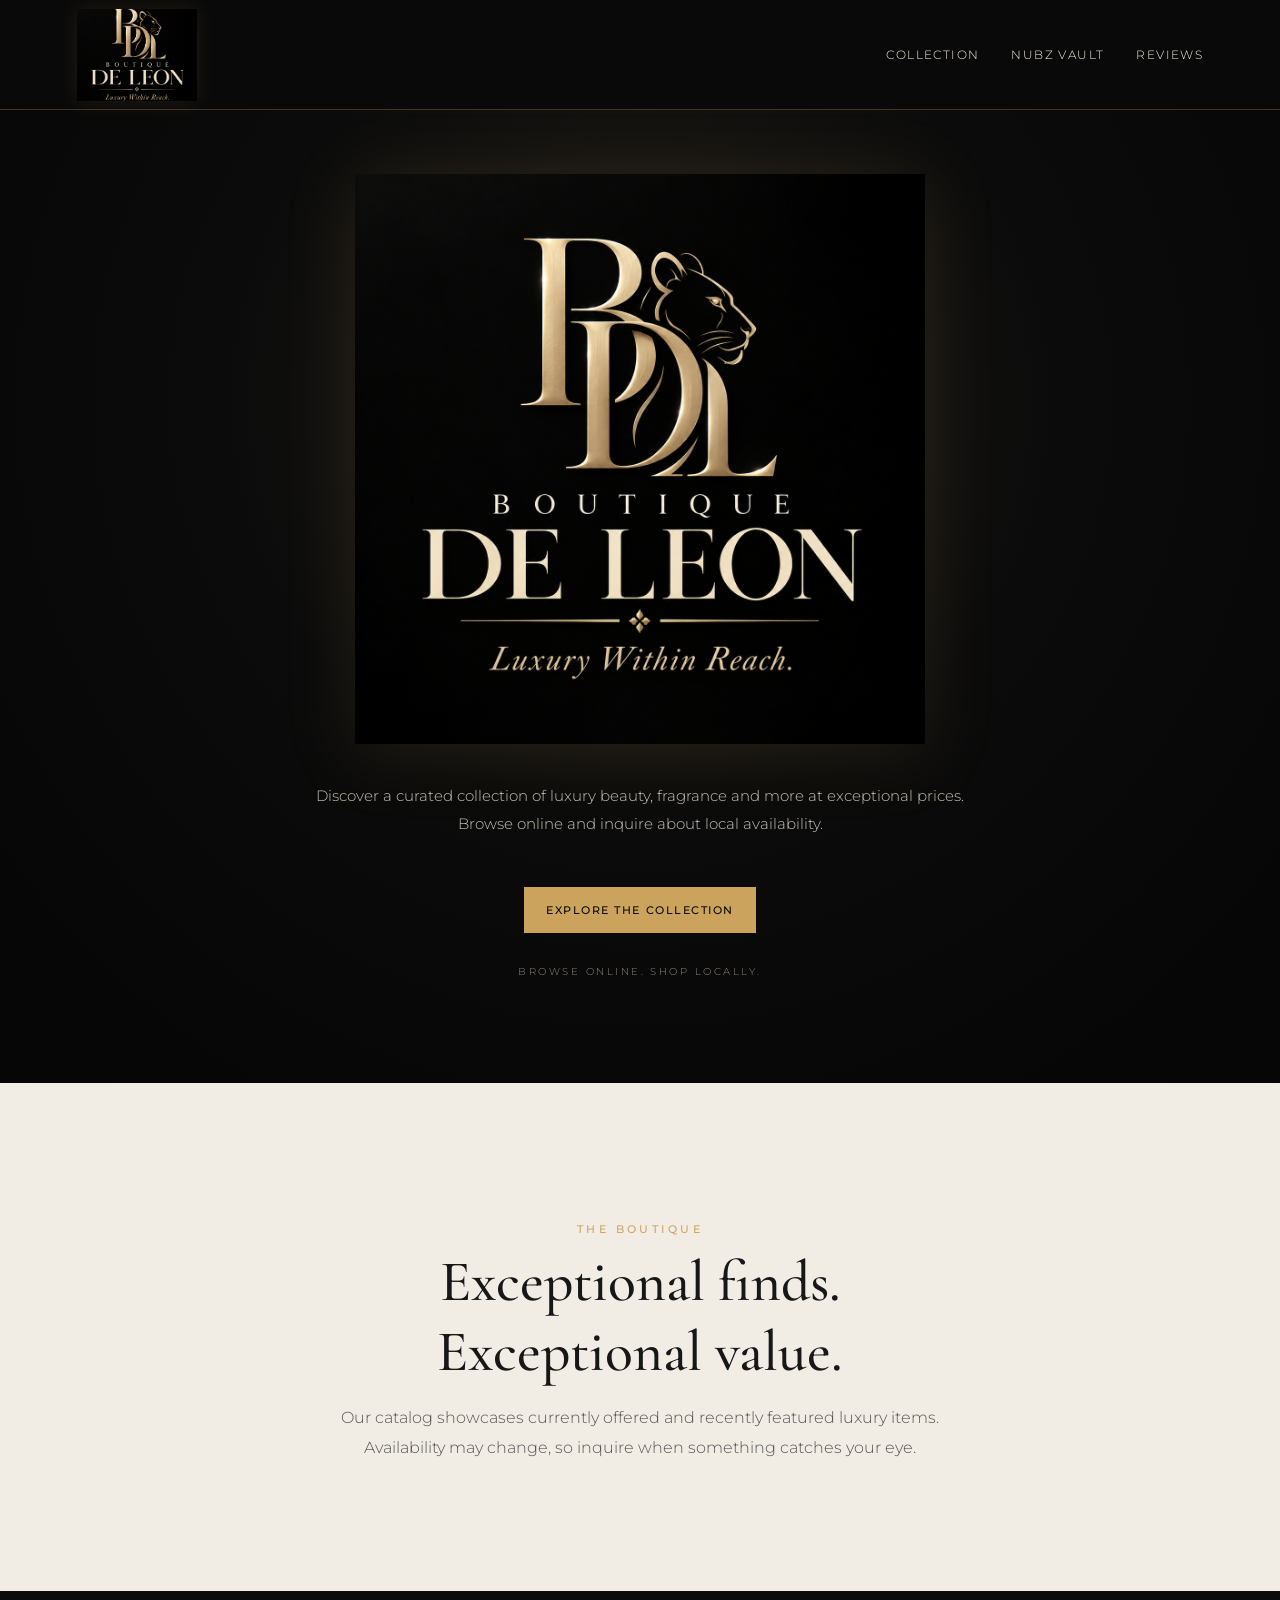
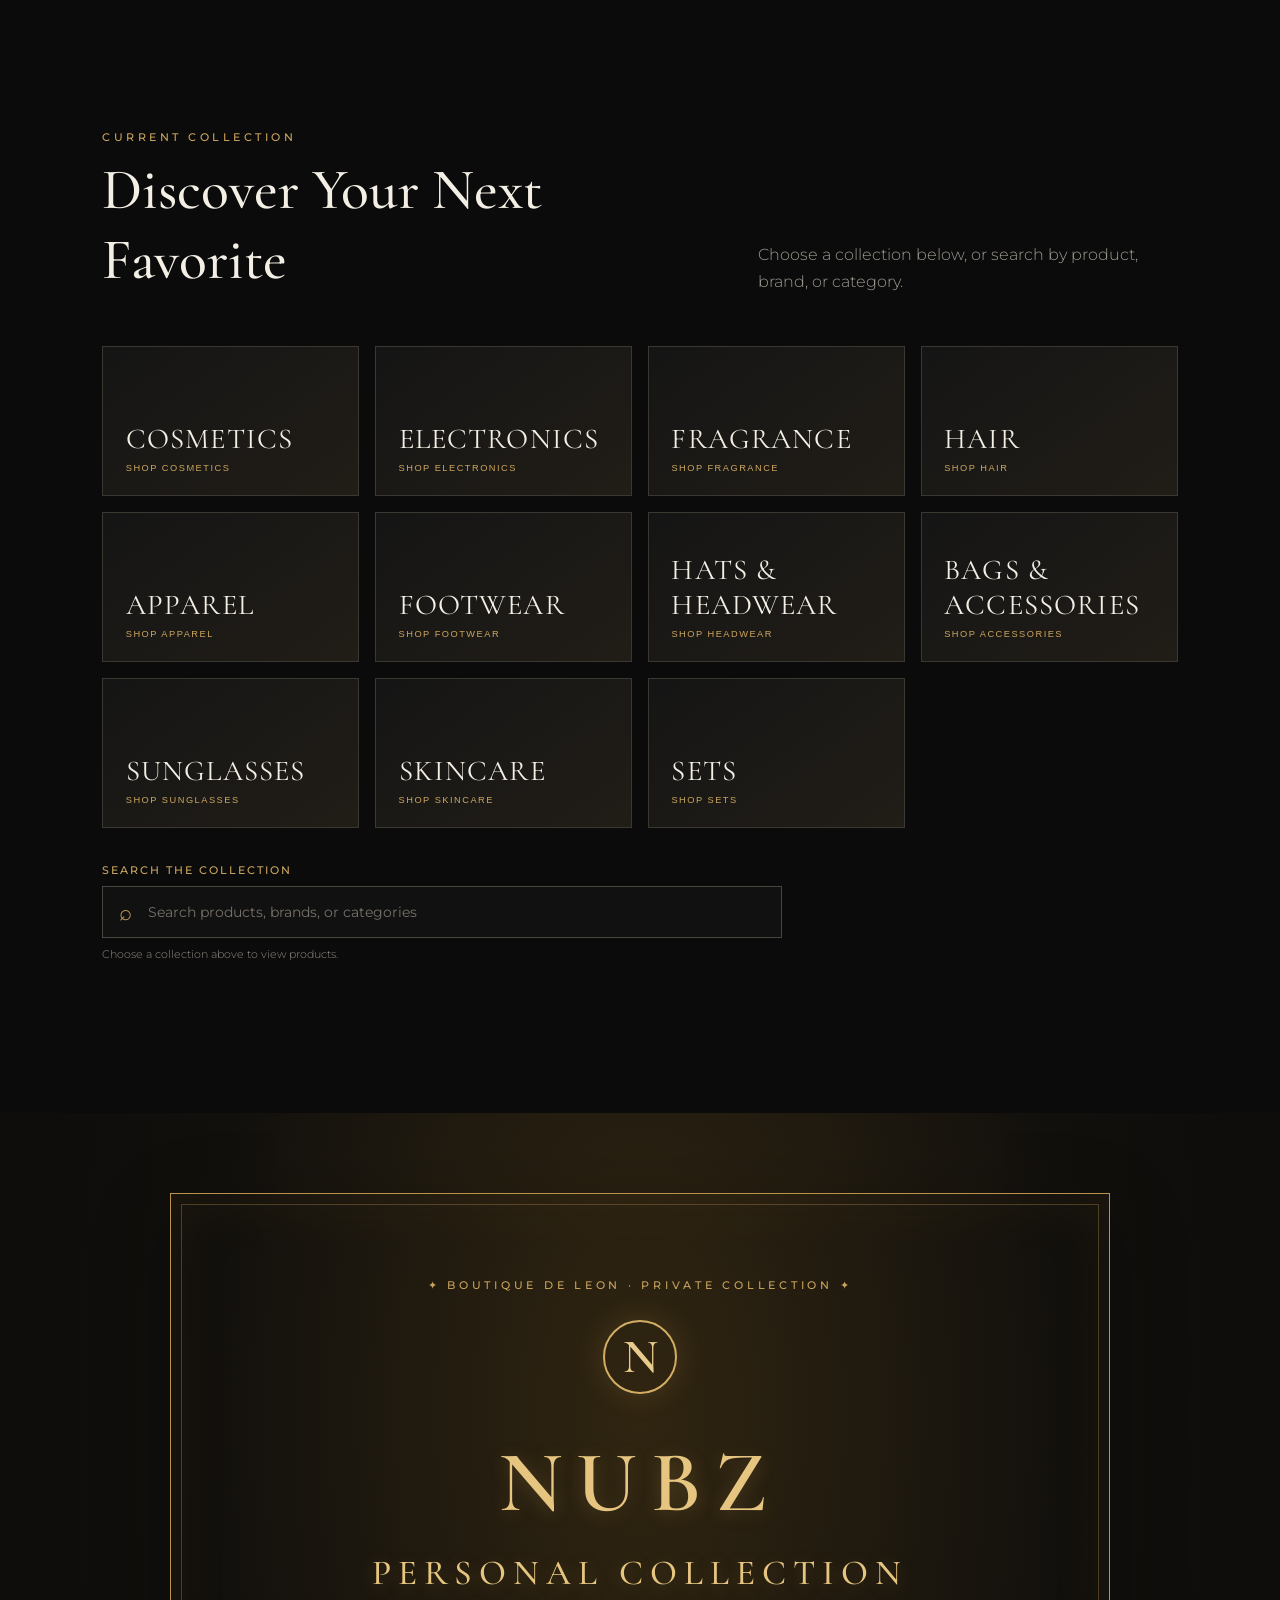
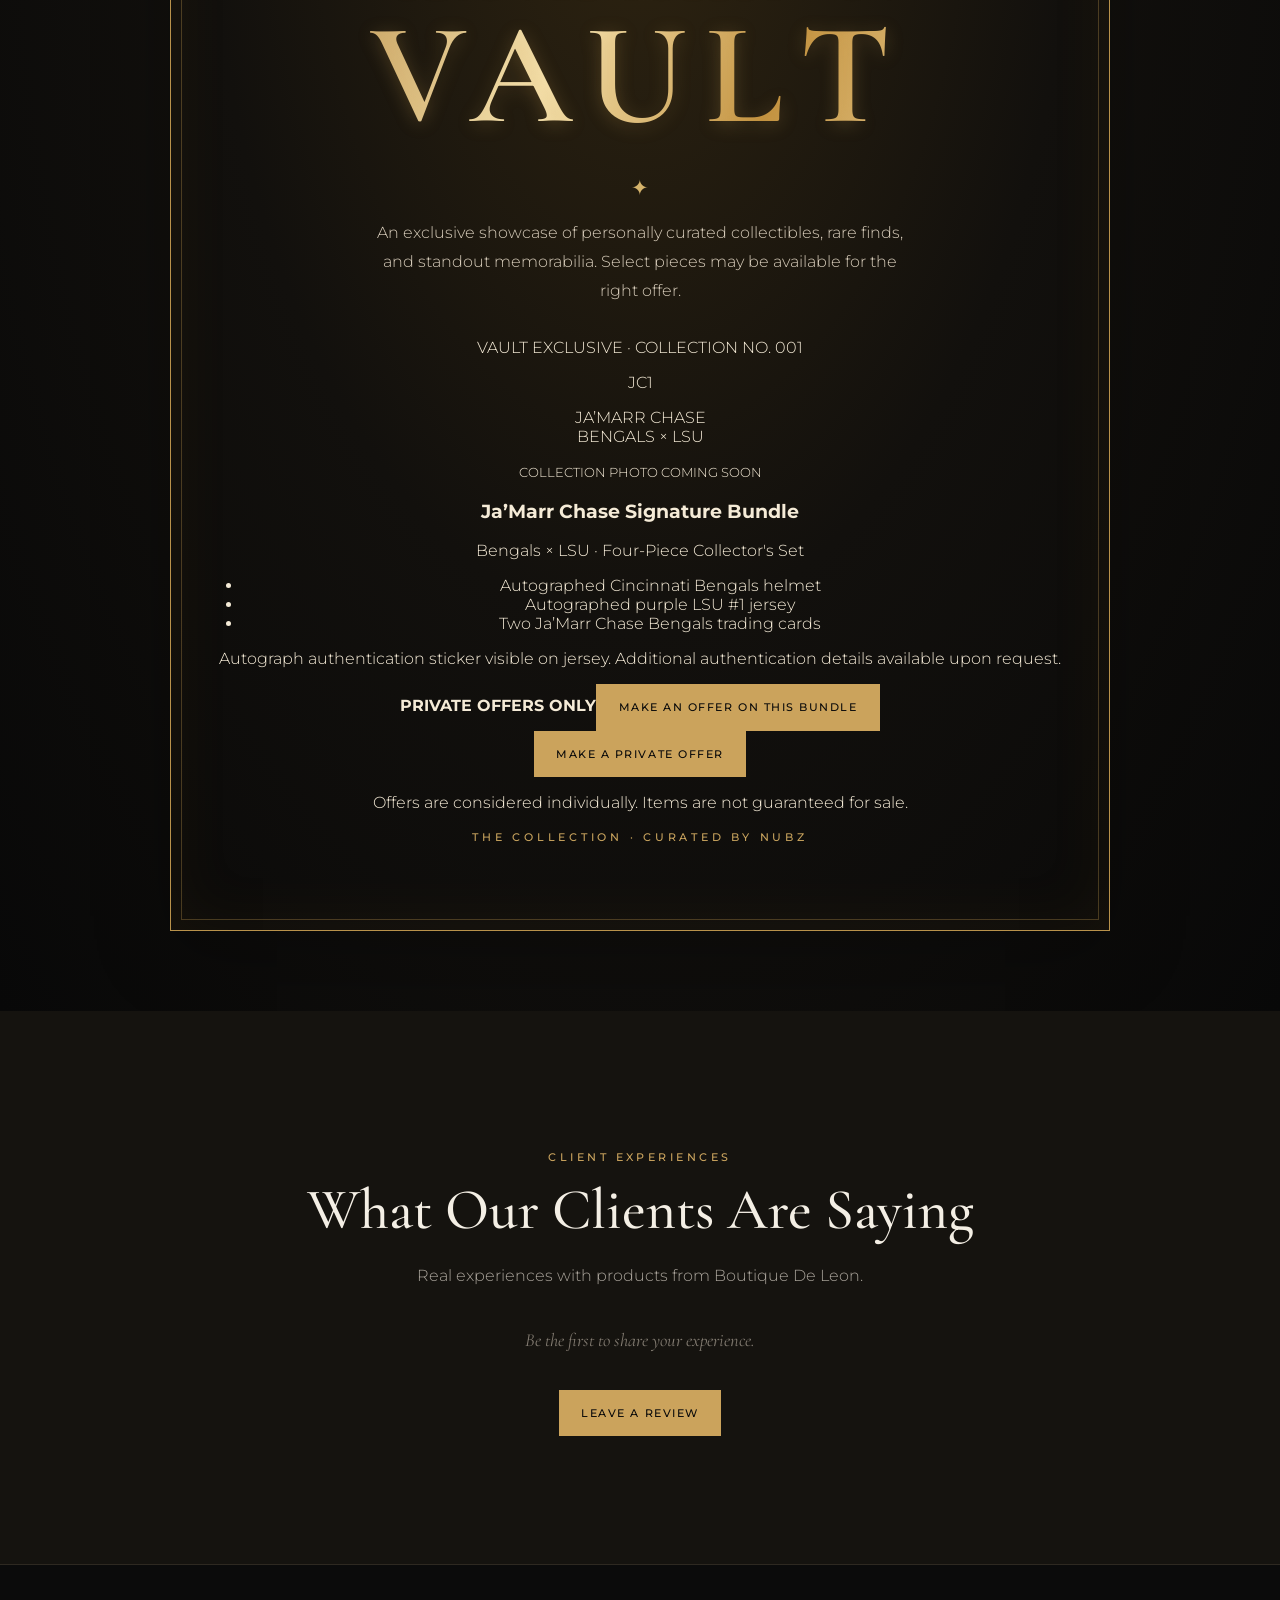
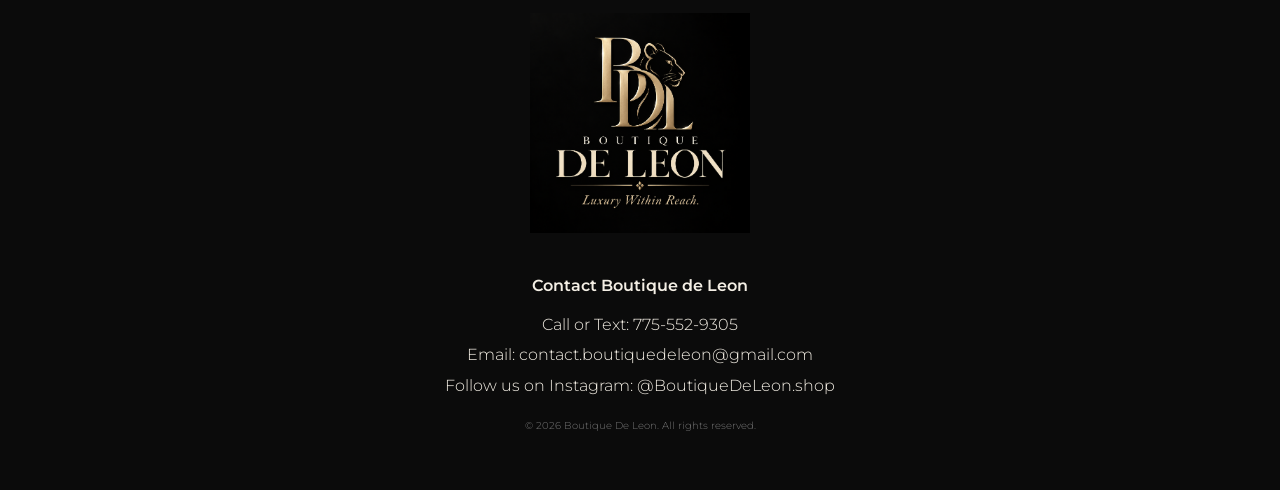
==== index.html @ 10d8cd9e "Feature Ja'Marr Chase four-piece signature bundle as Vault collection 001" ====
<!DOCTYPE html>
<html lang="en">
<head><meta charset="UTF-8"><meta http-equiv="Cache-Control" content="no-cache, no-store, must-revalidate"><meta http-equiv="Pragma" content="no-cache"><meta http-equiv="Expires" content="0"><meta name="viewport" content="width=device-width,initial-scale=1.0"><meta name="description" content="Boutique De Leon — Luxury Within Reach. Browse our curated collection and inquire about local availability."><title>Boutique De Leon | Luxury Within Reach</title><!-- Google tag (gtag.js) --><script async src="https://www.googletagmanager.com/gtag/js?id=G-5Q4CTF9EHT"></script><script>window.dataLayer=window.dataLayer||[];function gtag(){dataLayer.push(arguments);}gtag('js',new Date());gtag('config','G-5Q4CTF9EHT');</script><link rel="preconnect" href="https://fonts.googleapis.com"><link rel="preconnect" href="https://fonts.gstatic.com" crossorigin><link href="https://fonts.googleapis.com/css2?family=Cormorant+Garamond:ital,wght@0,400;0,500;0,600;1,500&family=Montserrat:wght@300;400;500;600&display=swap" rel="stylesheet"><link rel="stylesheet" href="styles.css?v=20260918-2"><link rel="stylesheet" href="category-tiles.css?v=20260918-1"></head>
<body><header class="site-header"><a class="wordmark logo-link" href="#home" aria-label="Boutique De Leon home"><img class="header-logo" src="BDL%20Logo.png" alt="Boutique De Leon — Luxury Within Reach"></a><button class="menu-button" aria-label="Open menu" aria-expanded="false">☰</button><nav class="nav"><a href="#collection">Collection</a><a href="#nubz-vault">Nubz Vault</a><button class="nav-review" id="openReview" type="button">Reviews</button></nav></header>
<main><section class="hero" id="home"><img class="hero-logo" src="BDL%20Logo.png" alt="Boutique De Leon — Luxury Within Reach"><p class="hero-copy">Discover a curated collection of luxury beauty, fragrance and more at exceptional prices. Browse online and inquire about local availability.</p><div class="hero-actions"><a class="button gold" href="#collection">Explore the Collection</a></div><p class="local-note">Browse online. Shop locally.</p></section>
<section class="section intro"><p class="eyebrow">THE BOUTIQUE</p><h2>Exceptional finds.<br>Exceptional value.</h2><p>Our catalog showcases currently offered and recently featured luxury items. Availability may change, so inquire when something catches your eye.</p></section>
<section class="section collection" id="collection"><div class="section-heading"><div><p class="eyebrow">CURRENT COLLECTION</p><h2>Discover Your Next Favorite</h2></div><p>Choose a collection below, or search by product, brand, or category.</p></div><div class="category-tiles" aria-label="Shop by category"><button class="category-tile filter" data-filter="cosmetics"><span>Cosmetics</span><small>Shop Cosmetics</small></button><button class="category-tile filter" data-filter="electronics"><span>Electronics</span><small>Shop Electronics</small></button><button class="category-tile filter" data-filter="fragrance"><span>Fragrance</span><small>Shop Fragrance</small></button><button class="category-tile filter" data-filter="hair"><span>Hair</span><small>Shop Hair</small></button><button class="category-tile filter" data-filter="apparel"><span>Apparel</span><small>Shop Apparel</small></button><button class="category-tile filter" data-filter="footwear"><span>Footwear</span><small>Shop Footwear</small></button><button class="category-tile filter" data-filter="headwear"><span>Hats &amp; Headwear</span><small>Shop Headwear</small></button><button class="category-tile filter" data-filter="bags-accessories"><span>Bags &amp; Accessories</span><small>Shop Accessories</small></button><button class="category-tile filter" data-filter="sunglasses"><span>Sunglasses</span><small>Shop Sunglasses</small></button><button class="category-tile filter" data-filter="skincare"><span>Skincare</span><small>Shop Skincare</small></button><button class="category-tile filter" data-filter="gifts"><span>Sets</span><small>Shop Sets</small></button></div><div class="product-search"><label for="productSearch">Search the collection</label><div class="search-field"><span aria-hidden="true">⌕</span><input id="productSearch" type="search" placeholder="Search products, brands, or categories" autocomplete="off"><button id="clearSearch" type="button" aria-label="Clear product search" hidden>×</button></div><p id="searchResults" class="search-results" aria-live="polite"></p></div><div class="product-grid" id="productGrid"></div><p class="no-results" id="noResults" hidden>No products match your search. Try a different word or category.</p></section>
<section class="section nubz-vault" id="nubz-vault" aria-labelledby="vault-title"><div class="vault-frame"><p class="vault-overline">✦ BOUTIQUE DE LEON · PRIVATE COLLECTION ✦</p><div class="vault-crest" aria-hidden="true">N</div><h2 id="vault-title" class="vault-title"><span>NUBZ</span><span>PERSONAL COLLECTION</span><strong>VAULT</strong></h2><div class="vault-rule" aria-hidden="true">✦</div><p class="vault-description">An exclusive showcase of personally curated collectibles, rare finds, and standout memorabilia. Select pieces may be available for the right offer.</p><article class="vault-feature" aria-labelledby="chase-bundle-title"><p class="vault-feature-label">VAULT EXCLUSIVE · COLLECTION NO. 001</p><div class="vault-feature-layout"><div class="vault-feature-art"><div class="vault-feature-monogram">JC<span>1</span></div><p>JA’MARR CHASE<br>BENGALS × LSU</p><small>COLLECTION PHOTO COMING SOON</small></div><div class="vault-feature-info"><h3 id="chase-bundle-title">Ja’Marr Chase Signature Bundle</h3><p class="vault-feature-subtitle">Bengals × LSU · Four-Piece Collector's Set</p><ul><li>Autographed Cincinnati Bengals helmet</li><li>Autographed purple LSU #1 jersey</li><li>Two Ja’Marr Chase Bengals trading cards</li></ul><p class="vault-feature-note">Autograph authentication sticker visible on jersey. Additional authentication details available upon request.</p><strong class="vault-feature-price">PRIVATE OFFERS ONLY</strong><button class="button gold" id="chaseOfferButton" type="button">Make an Offer on This Bundle</button></div></div></article><button class="button gold vault-offer-button" id="openVaultOffer" type="button">Make a Private Offer</button><p class="vault-offer-note">Offers are considered individually. Items are not guaranteed for sale.</p><p class="vault-footnote">THE COLLECTION · CURATED BY NUBZ</p></div></section>
<section class="section testimonials" id="reviews"><div class="testimonial-heading"><p class="eyebrow">CLIENT EXPERIENCES</p><h2>What Our Clients Are Saying</h2><p>Real experiences with products from Boutique De Leon.</p></div><div class="approved-reviews" id="approvedReviews" aria-live="polite"></div><p class="reviews-empty" id="reviewsEmpty">Be the first to share your experience.</p><button class="button gold" id="openReviewSection" type="button">Leave a Review</button></section></main>
<footer><img class="footer-logo" src="BDL%20Logo.png" alt="Boutique De Leon"><div class="footer-contact" aria-label="Contact Boutique de Leon" style="text-align:center;margin:18px auto;line-height:1.9"><p style="margin:0 0 8px;font-weight:600">Contact Boutique de Leon</p><p style="margin:0">Call or Text: <a href="tel:+17755529305">775-552-9305</a></p><p style="margin:0">Email: <a href="mailto:contact.boutiquedeleon@gmail.com">contact.boutiquedeleon@gmail.com</a></p><p style="margin:0">Follow us on Instagram: <a href="https://www.instagram.com/boutiquedeleon.shop/" target="_blank" rel="noopener noreferrer">@BoutiqueDeLeon.shop</a></p></div><p class="small">© <span id="year"></span> Boutique De Leon. All rights reserved.</p></footer>
<dialog id="inquiryDialog"><button class="close" aria-label="Close">×</button><p class="eyebrow">BOUTIQUE DE LEON</p><h2>Purchase Request</h2><form id="inquiryForm" class="form live-form" action="https://formspree.io/f/mqpakjov" method="POST"><input type="hidden" name="inquiry_type" value="Purchase Request"><input id="inquirySubject" type="hidden" name="_subject" value="Boutique De Leon — Purchase Request"><label>Item<input id="inquiryItem" name="product" type="text" readonly required></label><label>Name<input name="name" type="text" minlength="2" autocomplete="name" required></label><label>Phone Number<input name="phone" type="tel" inputmode="numeric" autocomplete="tel" pattern="[0-9]{10}" minlength="10" maxlength="10" placeholder="7755551234" title="Please enter a 10-digit phone number with numbers only." required></label><label>Email Address<input name="email" type="email" autocomplete="email" placeholder="name@example.com" required></label><label>Payment Method<select name="payment_method" required><option value="" selected disabled>Select payment method</option><option value="Cash">Cash</option><option value="Zelle">Zelle</option><option value="Venmo">Venmo</option><option value="Cash App">Cash App</option></select></label><label>Preferred Pickup Address<input name="preferred_pickup_address" type="text" autocomplete="street-address" placeholder="Street address or preferred meeting place" required></label><label>City<input name="pickup_city" type="text" value="Carson City" readonly required style="background:#e4e4e4;color:#444;cursor:not-allowed"></label><label>State<input name="pickup_state" type="text" value="NV" readonly required style="background:#e4e4e4;color:#444;cursor:not-allowed"></label><label>Preferred Contact Method<select name="preferred_contact_method" required><option value="" selected disabled>Select contact method</option><option value="Text Message">Text Message</option><option value="Phone Call">Phone Call</option><option value="Email">Email</option></select></label><button class="button gold" type="submit">Submit Purchase Request</button><p class="form-note">Submitting a request does not process payment or reserve an item. Boutique De Leon will confirm availability and pickup details.</p><p class="form-status" aria-live="polite"></p></form><div class="review-success" id="purchaseSuccess" role="status" aria-live="polite" hidden><div class="review-success-check" aria-hidden="true">✓</div><h2>Purchase Request Submitted!</h2><p>Thank you for your purchase request. Boutique de Leon will contact you through your preferred contact method to confirm availability and arrange product pickup.</p><p>No additional submission is necessary.</p><button class="button gold purchase-success-close" type="button">Close</button></div></dialog>
<dialog id="reviewDialog"><button class="close review-close" aria-label="Close">×</button><p class="eyebrow">CLIENT EXPERIENCES</p><h2>Leave a Review</h2><p class="dialog-intro">Tell us about a product you purchased or used from Boutique De Leon.</p><form id="reviewForm" class="form live-form" action="https://formspree.io/f/mqpakjov" method="POST"><input type="hidden" name="inquiry_type" value="Product Review"><input type="hidden" name="_subject" value="Boutique De Leon — Product Review"><label>Name<input name="name" type="text" minlength="2" autocomplete="name" required></label><label>Category<select id="reviewCategory" name="category" required><option value="">Select a category</option></select></label><label id="reviewBrandLabel" hidden>Brand<select id="reviewBrand" name="brand"><option value="">Select a brand</option></select></label><label>Product<select id="reviewProduct" name="product" required disabled><option value="">Select a product</option></select></label><fieldset class="star-rating"><legend>Rating</legend><div class="stars" aria-label="Rate this product out of 5 stars"><input id="star5" name="rating" type="radio" value="5" required><label for="star5" title="5 stars">★</label><input id="star4" name="rating" type="radio" value="4"><label for="star4" title="4 stars">★</label><input id="star3" name="rating" type="radio" value="3"><label for="star3" title="3 stars">★</label><input id="star2" name="rating" type="radio" value="2"><label for="star2" title="2 stars">★</label><input id="star1" name="rating" type="radio" value="1"><label for="star1" title="1 star">★</label></div><span class="rating-note">Choose 1–5 stars</span></fieldset><label>Your Review<textarea name="review" rows="5" placeholder="What did you like? How did the product work for you?" required></textarea></label><button class="button gold" type="submit">Submit Review for Approval</button><p class="form-note">Reviews are submitted privately to Boutique De Leon for approval and are never posted automatically.</p><p class="form-status" aria-live="polite"></p></form><div class="review-success" id="reviewSuccess" hidden><div class="review-success-check" aria-hidden="true">✓</div><h2>Review Submitted</h2><p>Thank you! Your review has been submitted for approval.</p><button class="button gold review-success-close" type="button">Close</button></div></dialog><dialog id="vaultOfferDialog"><button class="close vault-offer-close" type="button" aria-label="Close offer form">×</button><p class="eyebrow">NUBZ PERSONAL COLLECTION VAULT</p><h2>Submit a Private Offer</h2><p>Tell us which collectible caught your eye. Every offer is reviewed individually; submitting does not reserve or purchase an item.</p><form id="vaultOfferForm" class="form live-form" action="https://formspree.io/f/mqpakjov" method="POST"><input type="hidden" name="inquiry_type" value="Nubz Vault Private Offer"><input type="hidden" name="_subject" value="Boutique De Leon — Nubz Vault Private Offer"><label>Collectible / Item Description<input name="item" type="text" required placeholder="Describe the collectible you want"></label><label>Your Offer (USD)<input name="offer_amount" type="number" min="1" step="0.01" required placeholder="Amount in USD"></label><label>Name<input name="name" type="text" minlength="2" required></label><label>Email<input name="email" type="email" required></label><label>Phone (optional)<input name="phone" type="tel"></label><label>Message (optional)<textarea name="message" rows="3" placeholder="Anything else we should know?"></textarea></label><button class="button gold" type="submit">Submit Offer for Review</button><p class="form-status" aria-live="polite"></p></form></dialog><script>document.addEventListener("DOMContentLoaded",()=>{const d=document.getElementById("vaultOfferDialog");document.getElementById("openVaultOffer")?.addEventListener("click",()=>d.showModal());document.getElementById("chaseOfferButton")?.addEventListener("click",()=>{const item=d.querySelector('input[name="item"]');item.value="Ja’Marr Chase Signature Bundle — Vault Collection No. 001";d.showModal()});d.querySelector(".vault-offer-close")?.addEventListener("click",()=>d.close());d.addEventListener("click",e=>{if(e.target===d)d.close()});const form=document.getElementById("vaultOfferForm");form.addEventListener("submit",async e=>{e.preventDefault();const status=form.querySelector(".form-status");const btn=form.querySelector("button[type=submit]");btn.disabled=true;status.textContent="Submitting your offer…";try{const res=await fetch(form.action,{method:"POST",body:new FormData(form),headers:{"Accept":"application/json"}});if(!res.ok)throw Error("submission failed");form.reset();status.textContent="Offer submitted for review. We will contact you if interested."}catch(err){status.textContent="Could not submit your offer. Please try again."; }finally{btn.disabled=false}})})</script><script src="catalog-loader.js?v=20261009-hide-baby-jesus"></script></body></html>
---- styles.css ----
*{box-sizing:border-box}html{scroll-behavior:smooth}body{margin:0;background:#0b0b0b;color:#f4efe5;font-family:"Montserrat",sans-serif;font-weight:300}a{color:inherit;text-decoration:none}.site-header{height:110px;position:relative;z-index:20;display:flex;align-items:center;justify-content:space-between;padding:0 6vw;background:rgba(10,10,10,.96);border-bottom:1px solid rgba(198,158,82,.3);backdrop-filter:blur(12px)}.logo-link{display:flex;align-items:center;height:100%}.header-logo{display:block;width:120px;height:92px;object-fit:cover;object-position:center;filter:drop-shadow(0 0 10px rgba(208,166,91,.12))}.nav{display:flex;gap:2rem;font-size:.73rem;letter-spacing:.12em;text-transform:uppercase}.nav a:hover{color:#d3ad64}.menu-button{display:none;background:none;border:0;color:#fff;font-size:1.5rem}.hero{min-height:calc(100vh - 110px);display:flex;flex-direction:column;justify-content:center;align-items:center;text-align:center;padding:4rem 7vw 6rem;background:radial-gradient(circle at 50% 30%,#24201a 0,#0b0b0b 44%,#050505 100%)}.hero-logo{display:block;width:min(570px,88vw);height:auto;margin:0 auto 1.4rem;filter:drop-shadow(0 8px 35px rgba(208,166,91,.12))}.eyebrow{letter-spacing:.32em;font-size:.68rem;font-weight:500;color:#cda65f}.hero h1,.section h2,dialog h2{font-family:"Cormorant Garamond",serif;font-weight:500}.hero-copy{max-width:680px;line-height:1.9;color:#c9c4bb;font-size:.95rem}.hero-actions{display:flex;gap:1rem;margin-top:2rem}.button{border:1px solid #cba35c;padding:.95rem 1.35rem;text-transform:uppercase;letter-spacing:.14em;font:500 .68rem "Montserrat",sans-serif;cursor:pointer;transition:.2s;background:transparent;color:#f4efe5}.button.gold{background:#cba35c;color:#0a0a0a}.button:hover{transform:translateY(-2px);filter:brightness(1.08)}.local-note{margin-top:2rem;text-transform:uppercase;letter-spacing:.25em;font-size:.62rem;color:#8e887f}.section{padding:8rem 8vw}.intro{text-align:center;background:#f1ede5;color:#171717}.intro h2,.about h2,.request h2,.faq h2,.contact h2,.collection h2{font-size:clamp(2.4rem,4.5vw,4.6rem);margin:.5rem 0 1rem}.intro>p:last-child,.about>p:last-child{max-width:680px;margin:0 auto;line-height:1.9;color:#555}.collection{background:#0b0b0b}.section-heading{display:flex;justify-content:space-between;gap:3rem;align-items:end;margin-bottom:2.2rem}.section-heading>p{max-width:420px;line-height:1.7;color:#9f9a91}.product-search{max-width:680px;margin-bottom:1.35rem}.product-search>label{display:block;margin-bottom:.55rem;color:#cda65f;font-size:.68rem;font-weight:500;letter-spacing:.18em;text-transform:uppercase}.search-field{display:flex;align-items:center;border:1px solid #49443d;background:#111;transition:.2s}.search-field:focus-within{border-color:#cba35c;box-shadow:0 0 0 2px rgba(203,163,92,.14)}.search-field>span{padding-left:1rem;color:#cba35c;font-size:1.35rem}.search-field input{width:100%;border:0;outline:0;background:transparent;color:#f4efe5;padding:1rem;font:400 .9rem "Montserrat",sans-serif}.search-field input::placeholder{color:#777169}.search-field button{border:0;background:transparent;color:#cba35c;padding:.6rem 1rem;font-size:1.45rem;cursor:pointer}.search-field button[hidden]{display:none}.search-results{min-height:1rem;margin:.55rem 0 0;color:#918b82;font-size:.7rem}.no-results{padding:3rem 1rem;border:1px solid #292724;text-align:center;color:#aaa49b}.filters{display:flex;gap:.6rem;flex-wrap:wrap;margin-bottom:2rem}.filter{border:1px solid #49443d;background:transparent;color:#cfc9be;padding:.7rem 1rem;text-transform:uppercase;letter-spacing:.12em;font-size:.62rem;cursor:pointer}.filter.active,.filter:hover{border-color:#cba35c;color:#cba35c}.product-grid{display:grid;grid-template-columns:repeat(3,1fr);gap:1.2rem}.product-card{border:1px solid #292724;background:#111}.product-image,.product-image-placeholder{aspect-ratio:1/1;background:linear-gradient(135deg,#171717,#22201c);display:grid;place-items:center;border-bottom:1px solid #292724;overflow:hidden}.product-image img{width:100%;height:100%;object-fit:contain;background:#fff;display:block}.product-image-placeholder span{font-size:.62rem;letter-spacing:.3em;color:#777066}.product-body{padding:1.5rem}.brand{font-family:"Cormorant Garamond",serif;font-size:1.6rem;letter-spacing:.12em;margin:.2rem 0 1rem}.product-body dl{margin:0}.product-body dl div{display:grid;grid-template-columns:1.45fr 1fr;min-height:29px;font-size:.74rem}.product-body dt{color:#8f8980}.product-body dd{margin:0;border-bottom:1px solid #2e2b27}.card-button{width:100%;margin-top:1.3rem}.request{display:grid;grid-template-columns:1fr 1fr;gap:8vw;background:#e9e2d7;color:#171717}.request>div p:last-child{line-height:1.8;color:#555}.form{display:grid;gap:1rem}.form label{font-size:.66rem;letter-spacing:.13em;text-transform:uppercase}.form input,.form textarea{display:block;width:100%;margin-top:.5rem;padding:.9rem;border:1px solid #aaa196;background:transparent;color:inherit;font:inherit}.form-note{font-size:.7rem;line-height:1.5;color:#746e65}.about{text-align:center;background:#15130f}.about>p:last-child{color:#aaa49b}.faq{background:#f4f0e8;color:#171717}.faq details{max-width:850px;border-top:1px solid #bdb4a6;padding:1.4rem 0}.faq details:last-child{border-bottom:1px solid #bdb4a6}.faq summary{cursor:pointer;font-family:"Cormorant Garamond",serif;font-size:1.45rem}.faq details p{color:#5d5851;line-height:1.7}.contact{text-align:center;background:#0b0b0b}.contact p:not(.eyebrow){color:#aaa49b;margin-bottom:2rem}footer{text-align:center;padding:3rem 2rem;border-top:1px solid #2e2921}.footer-logo{width:min(220px,65vw);height:auto;margin-bottom:1rem}.small{font-size:.65rem;color:#777}dialog{width:min(560px,92vw);border:1px solid #b8904e;background:#12110f;color:#f4efe5;padding:2rem}dialog::backdrop{background:rgba(0,0,0,.8)}dialog .close{position:absolute;right:1rem;top:.7rem;background:none;border:0;color:#fff;font-size:2rem;cursor:pointer}dialog h2{font-size:2.6rem;margin:.3rem 0 1.4rem}.hidden{display:none!important}@media(max-width:900px){.product-grid{grid-template-columns:repeat(2,1fr)}.request{grid-template-columns:1fr}.section-heading{display:block}.nav{display:none;position:absolute;top:110px;left:0;right:0;background:#0b0b0b;padding:1.5rem 6vw;flex-direction:column}.nav.open{display:flex}.menu-button{display:block}}@media(max-width:580px){.site-header{height:72px}.header-logo{width:64px;height:58px}.nav{top:72px}.section{padding:5.5rem 6vw}.hero{min-height:auto;padding:2.5rem 6vw 4rem}.hero-logo{width:min(260px,68vw);margin:0 auto .75rem}.footer-logo{width:min(160px,48vw)}.hero-actions{width:100%;flex-direction:column}.product-grid{grid-template-columns:1fr}.product-body dl div{grid-template-columns:1.7fr 1fr}.intro h2,.about h2,.request h2,.faq h2,.contact h2,.collection h2{font-size:2.7rem}}
.nav-review{border:0;background:transparent;color:inherit;padding:0;font:inherit;letter-spacing:inherit;text-transform:inherit;cursor:pointer}.nav-review:hover{color:#d3ad64}
.testimonials{text-align:center;background:#15130f}.testimonials>div{max-width:760px;margin:0 auto}.testimonials h2{font-family:"Cormorant Garamond",serif;font-size:clamp(2.4rem,4.5vw,4.6rem);font-weight:500;margin:.5rem 0 1rem}.testimonials p:not(.eyebrow){max-width:650px;margin:0 auto 2rem;line-height:1.9;color:#aaa49b}
.dialog-intro{color:#aaa49b;line-height:1.7;margin-top:-.6rem;margin-bottom:1.5rem}.form select{display:block;width:100%;margin-top:.5rem;padding:.9rem;border:1px solid #aaa196;background:#12110f;color:#f4efe5;font:inherit}.request .form select{background:#e9e2d7;color:#171717}label[hidden]{display:none}
@media(max-width:900px){.nav-review{text-align:left}}

.star-rating{border:0;padding:0;margin:0}.star-rating legend{font-size:.66rem;letter-spacing:.13em;text-transform:uppercase;margin-bottom:.45rem}.stars{display:flex;flex-direction:row-reverse;justify-content:flex-end;gap:.15rem}.stars input{position:absolute;opacity:0;pointer-events:none}.stars label{font-size:2.25rem;line-height:1;color:#5e584f;cursor:pointer;letter-spacing:0;text-transform:none;transition:.15s}.stars label:hover,.stars label:hover~label,.stars input:checked~label{color:#cba35c}.stars input:focus-visible+label{outline:1px solid #cba35c;outline-offset:3px}.rating-note{display:block;margin-top:.35rem;color:#8f8980;font-size:.65rem}

.testimonial-heading{max-width:760px;margin:0 auto 3rem}.approved-reviews{width:100%;max-width:1180px;margin:0 auto 2.5rem;display:grid;grid-template-columns:repeat(3,1fr);gap:1.2rem;text-align:left}.review-card{position:relative;padding:2rem;border:1px solid #332d23;background:linear-gradient(145deg,#111,#19160f);box-shadow:0 16px 40px rgba(0,0,0,.18)}.review-card:before{content:"“";position:absolute;right:1.2rem;top:.2rem;font:500 5rem "Cormorant Garamond",serif;color:rgba(203,163,92,.12)}.review-stars{color:#cba35c;font-size:1.1rem;letter-spacing:.15em}.review-stars span{color:#514a40}.review-card blockquote{margin:1.3rem 0 1.6rem;font:italic 500 1.35rem/1.55 "Cormorant Garamond",serif;color:#eee6d8}.reviewer{margin:0!important;color:#cba35c!important;font-size:.72rem;font-weight:500;letter-spacing:.13em;text-transform:uppercase}.review-product{margin:.45rem 0 0!important;color:#817a70!important;font-size:.68rem;line-height:1.5!important}.reviews-empty{margin:0 auto 2rem!important;color:#817a70!important;font:italic 1.15rem "Cormorant Garamond",serif}.reviews-empty[hidden]{display:none}
@media(max-width:900px){.approved-reviews{grid-template-columns:repeat(2,1fr)}}@media(max-width:580px){.approved-reviews{grid-template-columns:1fr}.review-card{padding:1.5rem}}

.review-success{text-align:center;padding:2.5rem .5rem 1rem}.review-success[hidden]{display:none}.review-success-check{width:64px;height:64px;margin:0 auto 1.25rem;border:2px solid #b8904e;border-radius:50%;display:grid;place-items:center;color:#d5b06a;font-size:2rem;font-weight:600}.review-success h2{margin:.25rem 0 .75rem}.review-success p{color:#c9c1b5;line-height:1.7;margin:0 auto 1.75rem;max-width:380px}

/* Nubz Personal Collection Vault */
.nubz-vault{background:radial-gradient(ellipse at 50% 20%,#302511 0%,#12100d 48%,#080808 100%);padding:5rem 1.25rem;color:#f5ebd7;text-align:center}
.vault-frame{max-width:940px;margin:auto;padding:4.5rem 2rem;border:1px solid #b9924b;outline:1px solid rgba(201,162,83,.3);outline-offset:-12px;box-shadow:inset 0 0 65px rgba(180,131,43,.08),0 20px 70px rgba(0,0,0,.25)}
.vault-overline,.vault-footnote{font:500 .67rem/1.8 Montserrat,sans-serif;letter-spacing:.35em;color:#c9a45e;text-transform:uppercase}
.vault-crest{width:74px;height:74px;display:grid;place-items:center;margin:1.5rem auto;border:2px solid #d3ad64;border-radius:50%;font:600 3rem "Cormorant Garamond",serif;color:#e8cb8c;box-shadow:0 0 30px rgba(212,169,88,.18)}
.vault-title{margin:1.5rem 0;color:#e6c580;font-family:"Cormorant Garamond",serif;text-transform:uppercase;text-shadow:0 3px 18px rgba(212,168,84,.25)}
.vault-title span{display:block;font-size:clamp(1.15rem,3.5vw,2.2rem);letter-spacing:.2em;line-height:1.5}
.vault-title span:first-child{font-size:clamp(2.5rem,8vw,5.4rem);font-weight:600;letter-spacing:.16em}
.vault-title strong{display:block;font-size:clamp(4rem,13vw,9rem);font-weight:600;letter-spacing:.13em;line-height:1.05;background:linear-gradient(110deg,#a87830,#f7e5b3 40%,#c2913f 65%,#fff0c4);-webkit-background-clip:text;background-clip:text;color:transparent}
.vault-rule{color:#d5b36b;margin:1.2rem auto;font-size:1.3rem}
.vault-description{max-width:550px;margin:1rem auto 2rem!important;color:#d8cdbb!important;line-height:1.8}
@media(max-width:580px){.nubz-vault{padding:3rem .8rem}.vault-frame{padding:3rem 1.1rem}.vault-overline,.vault-footnote{letter-spacing:.15em}.vault-title strong{letter-spacing:.06em}}
---- category-tiles.css ----
.category-tiles{display:grid;grid-template-columns:repeat(4,1fr);gap:1rem;margin:0 0 2.2rem}.category-tile{min-height:150px;border:1px solid #3b3731;background:linear-gradient(145deg,#151515,#211d17);color:#f4efe5;padding:1.4rem;display:flex;flex-direction:column;justify-content:flex-end;align-items:flex-start;text-align:left;cursor:pointer;transition:transform .2s,border-color .2s,box-shadow .2s}.category-tile span{font-family:"Cormorant Garamond",serif;font-size:1.8rem;letter-spacing:.04em}.category-tile small{margin-top:.45rem;color:#cda65f;font-size:.58rem;letter-spacing:.16em;text-transform:uppercase}.category-tile:hover,.category-tile.active{transform:translateY(-3px);border-color:#cba35c;box-shadow:0 10px 28px rgba(0,0,0,.28)}.category-tile.active{background:linear-gradient(145deg,#1b1813,#2b2419)}@media(max-width:900px){.category-tiles{grid-template-columns:repeat(2,1fr)}}@media(max-width:580px){.category-tiles{grid-template-columns:1fr 1fr;gap:.7rem}.category-tile{min-height:112px;padding:1rem}.category-tile span{font-size:1.45rem}.product-search{margin-top:.4rem}}
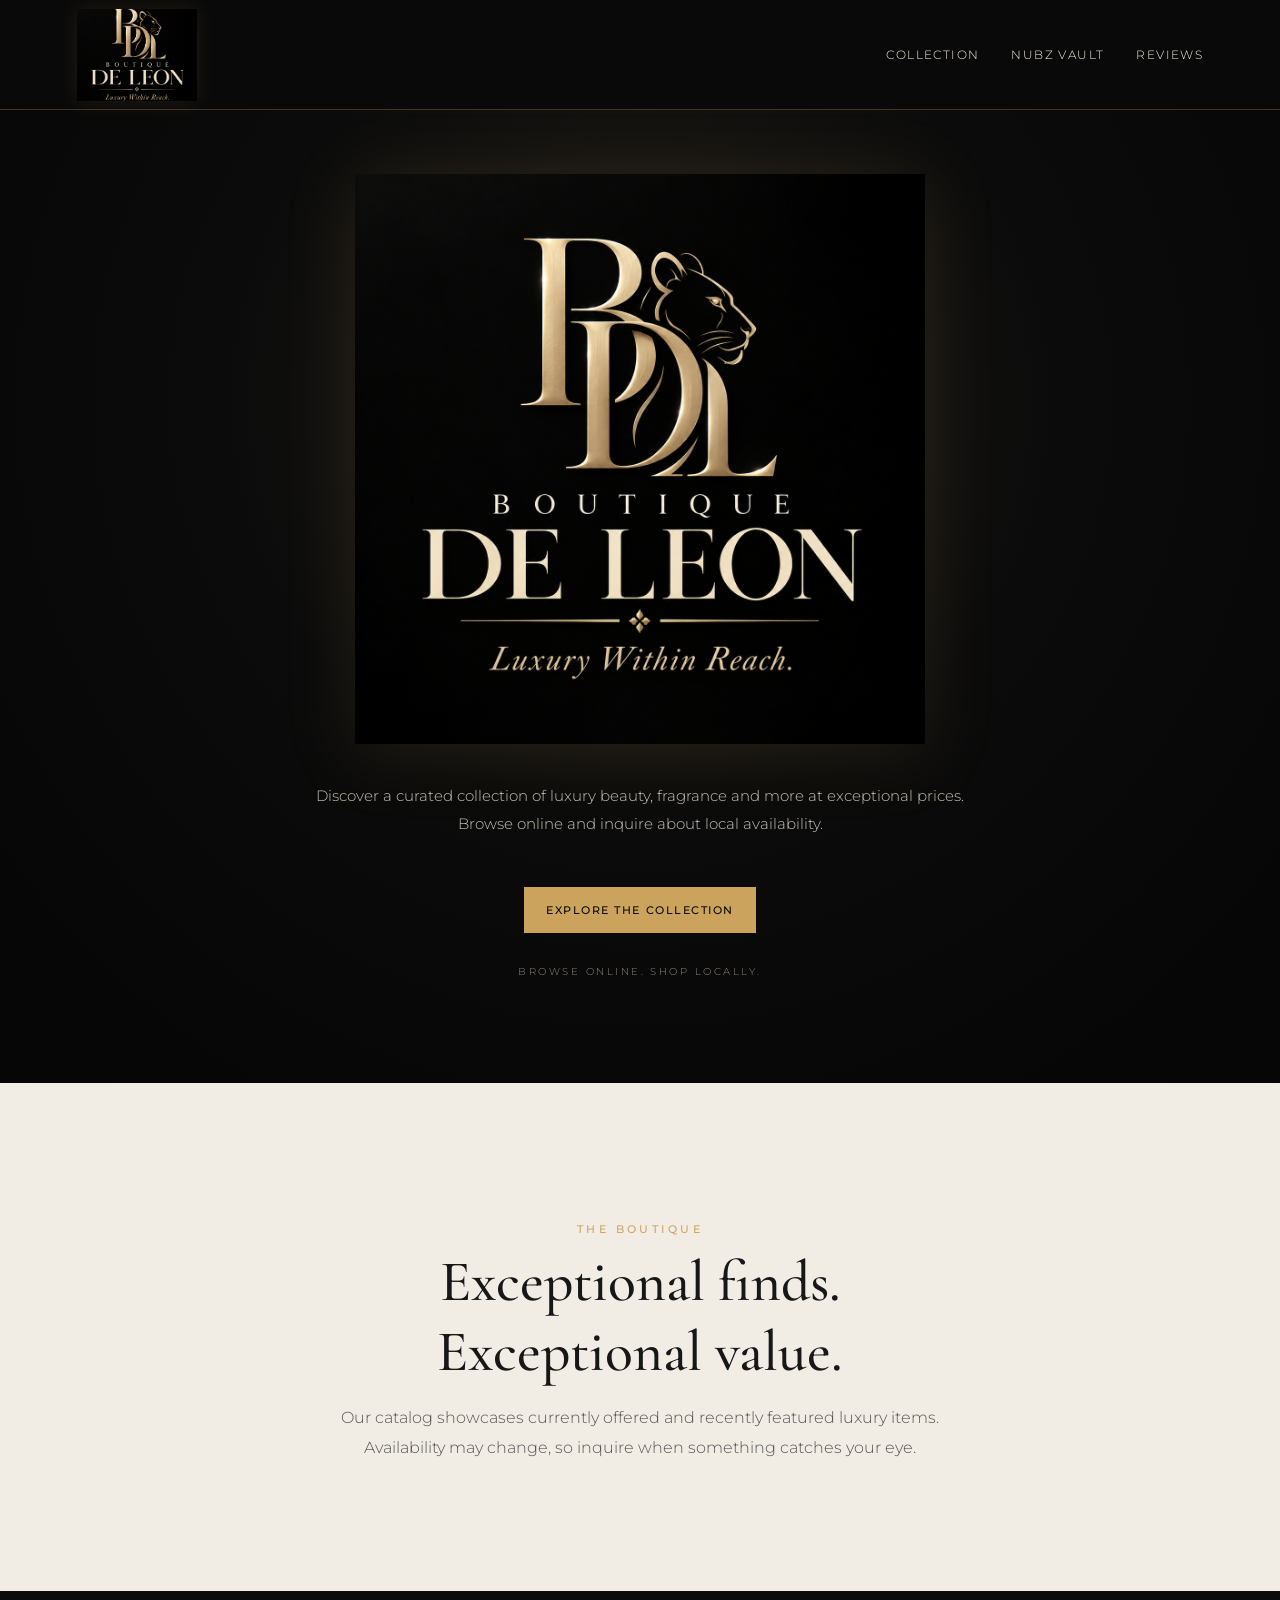
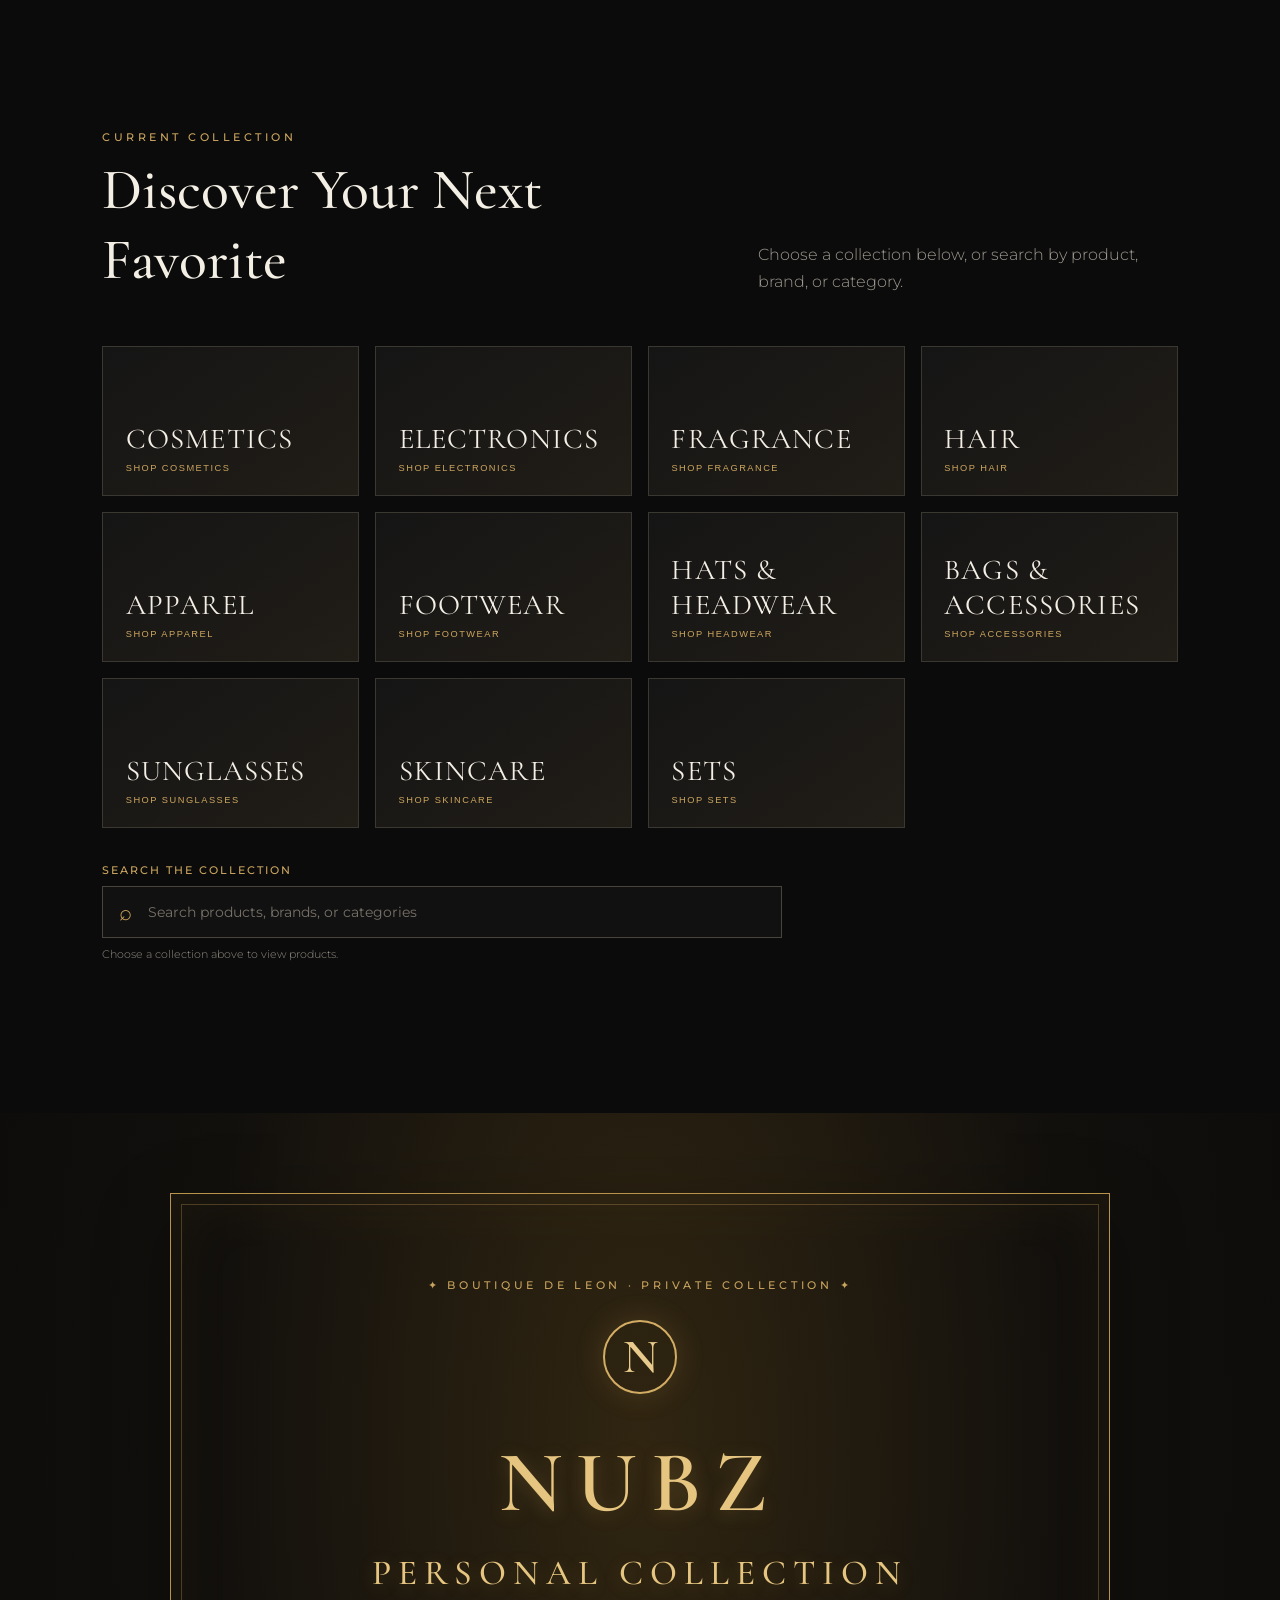
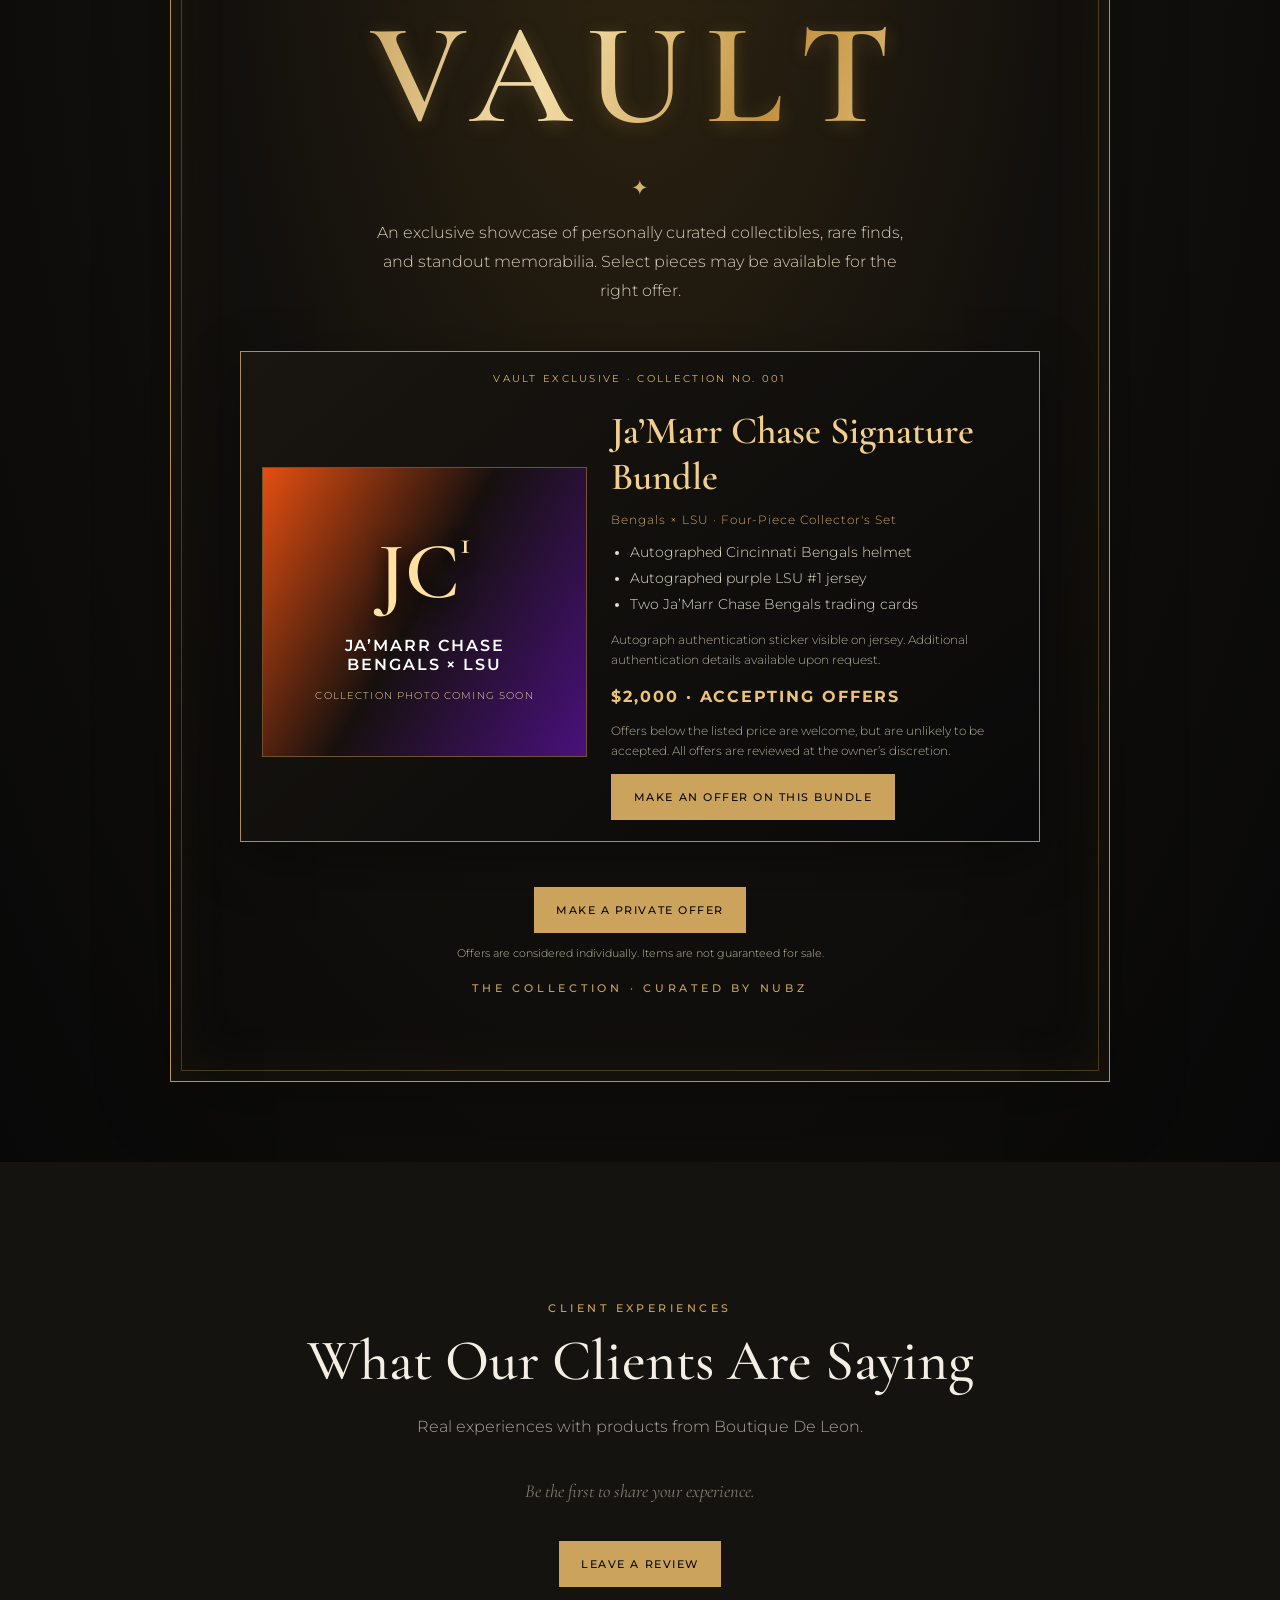
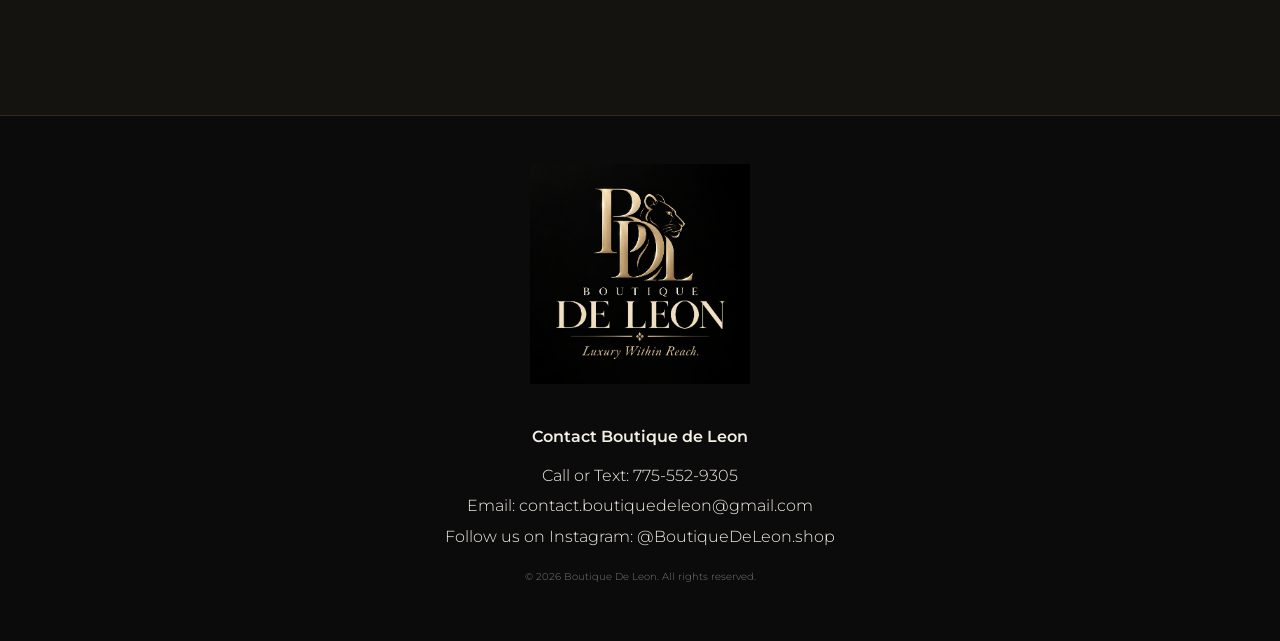
==== commit c58686e2: "Set Chase Vault bundle price to $2,000 and clarify offer expectations" ====
--- a/index.html
+++ b/index.html
@@ -5,7 +5,7 @@
 <main><section class="hero" id="home"><img class="hero-logo" src="BDL%20Logo.png" alt="Boutique De Leon — Luxury Within Reach"><p class="hero-copy">Discover a curated collection of luxury beauty, fragrance and more at exceptional prices. Browse online and inquire about local availability.</p><div class="hero-actions"><a class="button gold" href="#collection">Explore the Collection</a></div><p class="local-note">Browse online. Shop locally.</p></section>
 <section class="section intro"><p class="eyebrow">THE BOUTIQUE</p><h2>Exceptional finds.<br>Exceptional value.</h2><p>Our catalog showcases currently offered and recently featured luxury items. Availability may change, so inquire when something catches your eye.</p></section>
 <section class="section collection" id="collection"><div class="section-heading"><div><p class="eyebrow">CURRENT COLLECTION</p><h2>Discover Your Next Favorite</h2></div><p>Choose a collection below, or search by product, brand, or category.</p></div><div class="category-tiles" aria-label="Shop by category"><button class="category-tile filter" data-filter="cosmetics"><span>Cosmetics</span><small>Shop Cosmetics</small></button><button class="category-tile filter" data-filter="electronics"><span>Electronics</span><small>Shop Electronics</small></button><button class="category-tile filter" data-filter="fragrance"><span>Fragrance</span><small>Shop Fragrance</small></button><button class="category-tile filter" data-filter="hair"><span>Hair</span><small>Shop Hair</small></button><button class="category-tile filter" data-filter="apparel"><span>Apparel</span><small>Shop Apparel</small></button><button class="category-tile filter" data-filter="footwear"><span>Footwear</span><small>Shop Footwear</small></button><button class="category-tile filter" data-filter="headwear"><span>Hats &amp; Headwear</span><small>Shop Headwear</small></button><button class="category-tile filter" data-filter="bags-accessories"><span>Bags &amp; Accessories</span><small>Shop Accessories</small></button><button class="category-tile filter" data-filter="sunglasses"><span>Sunglasses</span><small>Shop Sunglasses</small></button><button class="category-tile filter" data-filter="skincare"><span>Skincare</span><small>Shop Skincare</small></button><button class="category-tile filter" data-filter="gifts"><span>Sets</span><small>Shop Sets</small></button></div><div class="product-search"><label for="productSearch">Search the collection</label><div class="search-field"><span aria-hidden="true">⌕</span><input id="productSearch" type="search" placeholder="Search products, brands, or categories" autocomplete="off"><button id="clearSearch" type="button" aria-label="Clear product search" hidden>×</button></div><p id="searchResults" class="search-results" aria-live="polite"></p></div><div class="product-grid" id="productGrid"></div><p class="no-results" id="noResults" hidden>No products match your search. Try a different word or category.</p></section>
-<section class="section nubz-vault" id="nubz-vault" aria-labelledby="vault-title"><div class="vault-frame"><p class="vault-overline">✦ BOUTIQUE DE LEON · PRIVATE COLLECTION ✦</p><div class="vault-crest" aria-hidden="true">N</div><h2 id="vault-title" class="vault-title"><span>NUBZ</span><span>PERSONAL COLLECTION</span><strong>VAULT</strong></h2><div class="vault-rule" aria-hidden="true">✦</div><p class="vault-description">An exclusive showcase of personally curated collectibles, rare finds, and standout memorabilia. Select pieces may be available for the right offer.</p><article class="vault-feature" aria-labelledby="chase-bundle-title"><p class="vault-feature-label">VAULT EXCLUSIVE · COLLECTION NO. 001</p><div class="vault-feature-layout"><div class="vault-feature-art"><div class="vault-feature-monogram">JC<span>1</span></div><p>JA’MARR CHASE<br>BENGALS × LSU</p><small>COLLECTION PHOTO COMING SOON</small></div><div class="vault-feature-info"><h3 id="chase-bundle-title">Ja’Marr Chase Signature Bundle</h3><p class="vault-feature-subtitle">Bengals × LSU · Four-Piece Collector's Set</p><ul><li>Autographed Cincinnati Bengals helmet</li><li>Autographed purple LSU #1 jersey</li><li>Two Ja’Marr Chase Bengals trading cards</li></ul><p class="vault-feature-note">Autograph authentication sticker visible on jersey. Additional authentication details available upon request.</p><strong class="vault-feature-price">PRIVATE OFFERS ONLY</strong><button class="button gold" id="chaseOfferButton" type="button">Make an Offer on This Bundle</button></div></div></article><button class="button gold vault-offer-button" id="openVaultOffer" type="button">Make a Private Offer</button><p class="vault-offer-note">Offers are considered individually. Items are not guaranteed for sale.</p><p class="vault-footnote">THE COLLECTION · CURATED BY NUBZ</p></div></section>
+<section class="section nubz-vault" id="nubz-vault" aria-labelledby="vault-title"><div class="vault-frame"><p class="vault-overline">✦ BOUTIQUE DE LEON · PRIVATE COLLECTION ✦</p><div class="vault-crest" aria-hidden="true">N</div><h2 id="vault-title" class="vault-title"><span>NUBZ</span><span>PERSONAL COLLECTION</span><strong>VAULT</strong></h2><div class="vault-rule" aria-hidden="true">✦</div><p class="vault-description">An exclusive showcase of personally curated collectibles, rare finds, and standout memorabilia. Select pieces may be available for the right offer.</p><article class="vault-feature" aria-labelledby="chase-bundle-title"><p class="vault-feature-label">VAULT EXCLUSIVE · COLLECTION NO. 001</p><div class="vault-feature-layout"><div class="vault-feature-art"><div class="vault-feature-monogram">JC<span>1</span></div><p>JA’MARR CHASE<br>BENGALS × LSU</p><small>COLLECTION PHOTO COMING SOON</small></div><div class="vault-feature-info"><h3 id="chase-bundle-title">Ja’Marr Chase Signature Bundle</h3><p class="vault-feature-subtitle">Bengals × LSU · Four-Piece Collector's Set</p><ul><li>Autographed Cincinnati Bengals helmet</li><li>Autographed purple LSU #1 jersey</li><li>Two Ja’Marr Chase Bengals trading cards</li></ul><p class="vault-feature-note">Autograph authentication sticker visible on jersey. Additional authentication details available upon request.</p><strong class="vault-feature-price">$2,000 · ACCEPTING OFFERS</strong><p class="vault-feature-note">Offers below the listed price are welcome, but are unlikely to be accepted. All offers are reviewed at the owner’s discretion.</p><button class="button gold" id="chaseOfferButton" type="button">Make an Offer on This Bundle</button></div></div></article><button class="button gold vault-offer-button" id="openVaultOffer" type="button">Make a Private Offer</button><p class="vault-offer-note">Offers are considered individually. Items are not guaranteed for sale.</p><p class="vault-footnote">THE COLLECTION · CURATED BY NUBZ</p></div></section>
 <section class="section testimonials" id="reviews"><div class="testimonial-heading"><p class="eyebrow">CLIENT EXPERIENCES</p><h2>What Our Clients Are Saying</h2><p>Real experiences with products from Boutique De Leon.</p></div><div class="approved-reviews" id="approvedReviews" aria-live="polite"></div><p class="reviews-empty" id="reviewsEmpty">Be the first to share your experience.</p><button class="button gold" id="openReviewSection" type="button">Leave a Review</button></section></main>
 <footer><img class="footer-logo" src="BDL%20Logo.png" alt="Boutique De Leon"><div class="footer-contact" aria-label="Contact Boutique de Leon" style="text-align:center;margin:18px auto;line-height:1.9"><p style="margin:0 0 8px;font-weight:600">Contact Boutique de Leon</p><p style="margin:0">Call or Text: <a href="tel:+17755529305">775-552-9305</a></p><p style="margin:0">Email: <a href="mailto:contact.boutiquedeleon@gmail.com">contact.boutiquedeleon@gmail.com</a></p><p style="margin:0">Follow us on Instagram: <a href="https://www.instagram.com/boutiquedeleon.shop/" target="_blank" rel="noopener noreferrer">@BoutiqueDeLeon.shop</a></p></div><p class="small">© <span id="year"></span> Boutique De Leon. All rights reserved.</p></footer>
 <dialog id="inquiryDialog"><button class="close" aria-label="Close">×</button><p class="eyebrow">BOUTIQUE DE LEON</p><h2>Purchase Request</h2><form id="inquiryForm" class="form live-form" action="https://formspree.io/f/mqpakjov" method="POST"><input type="hidden" name="inquiry_type" value="Purchase Request"><input id="inquirySubject" type="hidden" name="_subject" value="Boutique De Leon — Purchase Request"><label>Item<input id="inquiryItem" name="product" type="text" readonly required></label><label>Name<input name="name" type="text" minlength="2" autocomplete="name" required></label><label>Phone Number<input name="phone" type="tel" inputmode="numeric" autocomplete="tel" pattern="[0-9]{10}" minlength="10" maxlength="10" placeholder="7755551234" title="Please enter a 10-digit phone number with numbers only." required></label><label>Email Address<input name="email" type="email" autocomplete="email" placeholder="name@example.com" required></label><label>Payment Method<select name="payment_method" required><option value="" selected disabled>Select payment method</option><option value="Cash">Cash</option><option value="Zelle">Zelle</option><option value="Venmo">Venmo</option><option value="Cash App">Cash App</option></select></label><label>Preferred Pickup Address<input name="preferred_pickup_address" type="text" autocomplete="street-address" placeholder="Street address or preferred meeting place" required></label><label>City<input name="pickup_city" type="text" value="Carson City" readonly required style="background:#e4e4e4;color:#444;cursor:not-allowed"></label><label>State<input name="pickup_state" type="text" value="NV" readonly required style="background:#e4e4e4;color:#444;cursor:not-allowed"></label><label>Preferred Contact Method<select name="preferred_contact_method" required><option value="" selected disabled>Select contact method</option><option value="Text Message">Text Message</option><option value="Phone Call">Phone Call</option><option value="Email">Email</option></select></label><button class="button gold" type="submit">Submit Purchase Request</button><p class="form-note">Submitting a request does not process payment or reserve an item. Boutique De Leon will confirm availability and pickup details.</p><p class="form-status" aria-live="polite"></p></form><div class="review-success" id="purchaseSuccess" role="status" aria-live="polite" hidden><div class="review-success-check" aria-hidden="true">✓</div><h2>Purchase Request Submitted!</h2><p>Thank you for your purchase request. Boutique de Leon will contact you through your preferred contact method to confirm availability and arrange product pickup.</p><p>No additional submission is necessary.</p><button class="button gold purchase-success-close" type="button">Close</button></div></dialog>
--- a/styles.css
+++ b/styles.css
@@ -23,3 +23,12 @@
 .vault-rule{color:#d5b36b;margin:1.2rem auto;font-size:1.3rem}
 .vault-description{max-width:550px;margin:1rem auto 2rem!important;color:#d8cdbb!important;line-height:1.8}
 @media(max-width:580px){.nubz-vault{padding:3rem .8rem}.vault-frame{padding:3rem 1.1rem}.vault-overline,.vault-footnote{letter-spacing:.15em}.vault-title strong{letter-spacing:.06em}}
+
+.vault-feature{margin:2.8rem auto;max-width:800px;border:1px solid #b38c4b;background:linear-gradient(140deg,#191510,#090909);padding:1.3rem;text-align:left;box-shadow:0 16px 50px rgba(0,0,0,.35)}
+.vault-feature-label{color:#d8b572!important;font:.65rem Montserrat,sans-serif;letter-spacing:.22em;text-align:center;margin:0 0 1.2rem!important}
+.vault-feature-layout{display:grid;grid-template-columns:1fr 1.25fr;gap:1.5rem;align-items:center}
+.vault-feature-art{min-height:290px;display:flex;flex-direction:column;align-items:center;justify-content:center;text-align:center;border:1px solid #6e5229;background:linear-gradient(120deg,#e44e11 0%,#16100e 48%,#49117c 100%)}
+.vault-feature-monogram{font:600 5rem "Cormorant Garamond",serif;color:#ffe1a3;text-shadow:0 4px 20px #000}
+.vault-feature-monogram span{font-size:2rem;vertical-align:top}.vault-feature-art p{font-weight:600;letter-spacing:.12em;color:white!important}.vault-feature-art small{font-size:.6rem;color:#ebd3a7;letter-spacing:.12em}
+.vault-feature-info h3{font:600 clamp(1.8rem,3vw,2.7rem) "Cormorant Garamond",serif;color:#f0ce8d;margin:.2rem 0}.vault-feature-subtitle{color:#caa56a!important;font-size:.75rem;letter-spacing:.08em}.vault-feature-info ul{padding-left:1.2rem;line-height:1.9;color:#e6dccb;font-size:.85rem}.vault-feature-note{font-size:.73rem;color:#b9ac97!important;line-height:1.7}.vault-feature-price{display:block;color:#e9c47a;letter-spacing:.12em;margin:1rem 0}.vault-offer-note{color:#c4b69e!important;font-size:.7rem;margin:.8rem 0 1.2rem!important}
+@media(max-width:650px){.vault-feature-layout{grid-template-columns:1fr}.vault-feature-art{min-height:230px}.vault-feature{padding:1rem}}
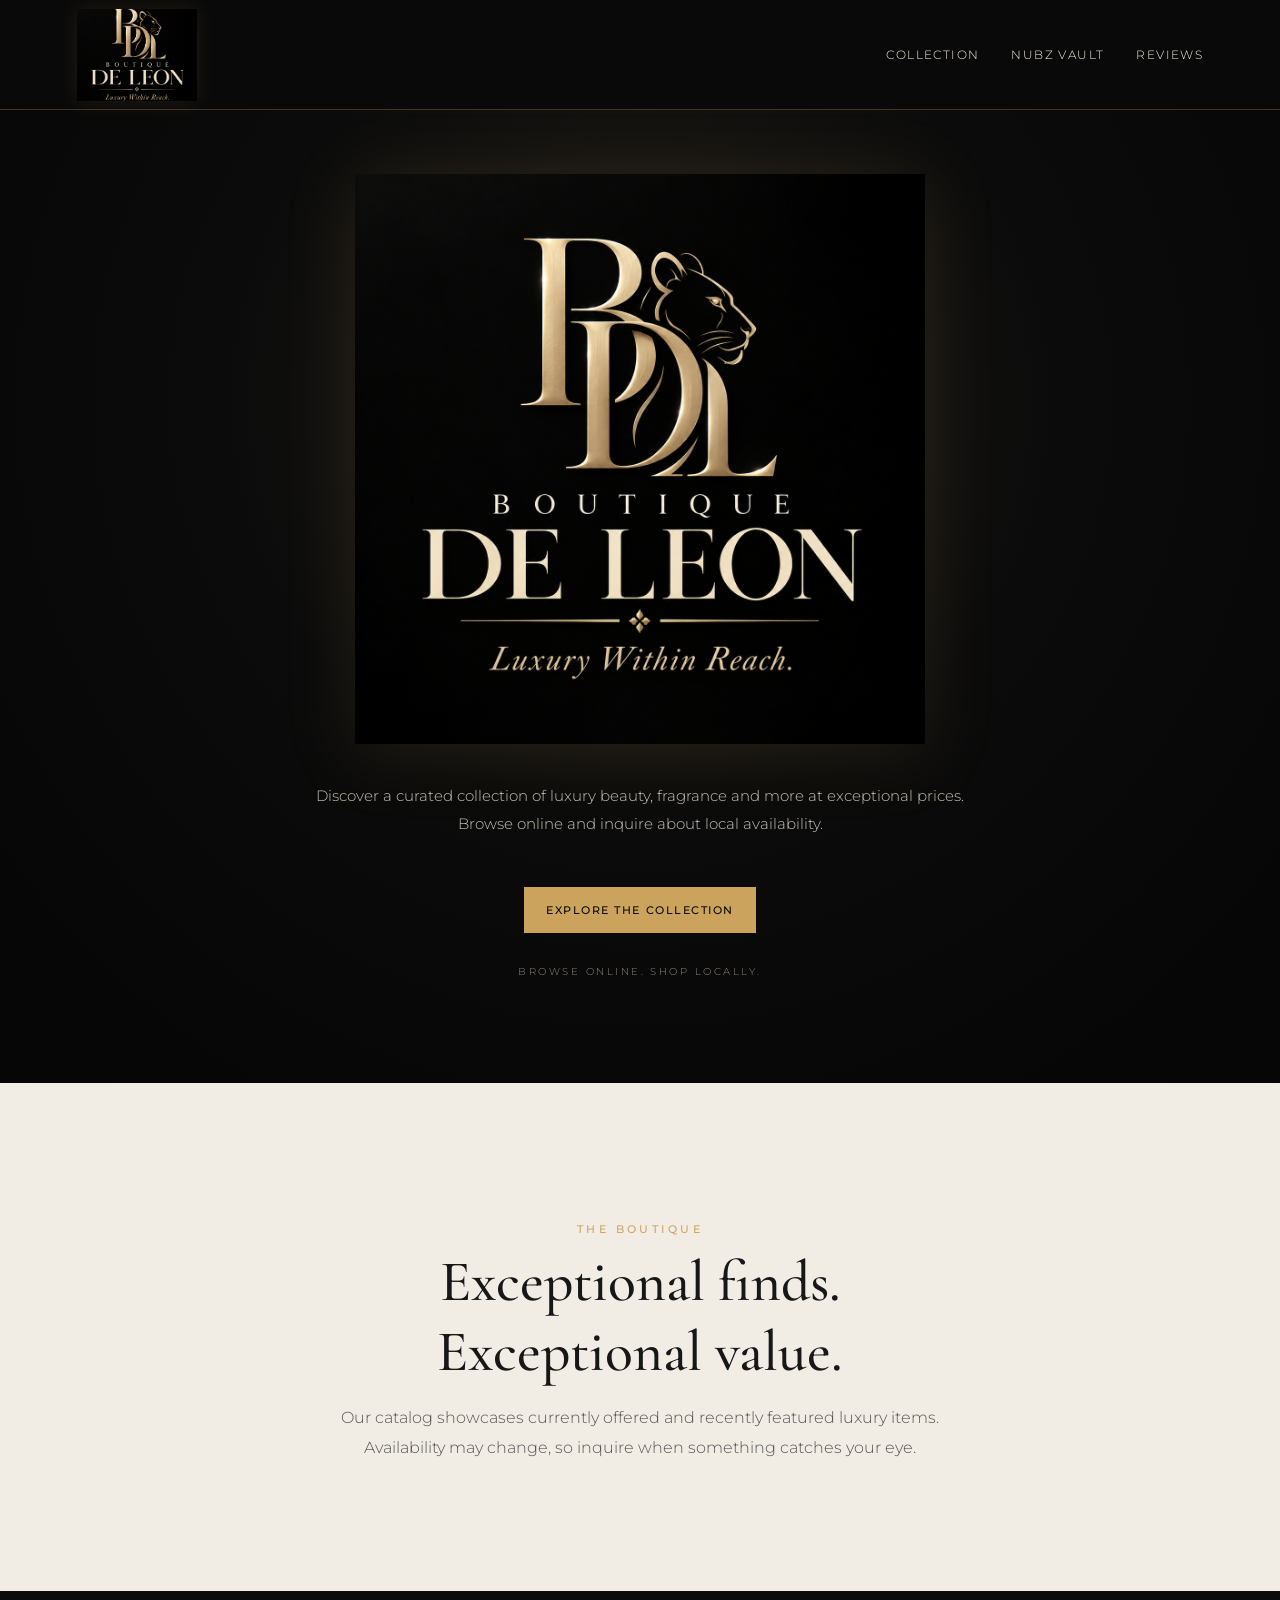
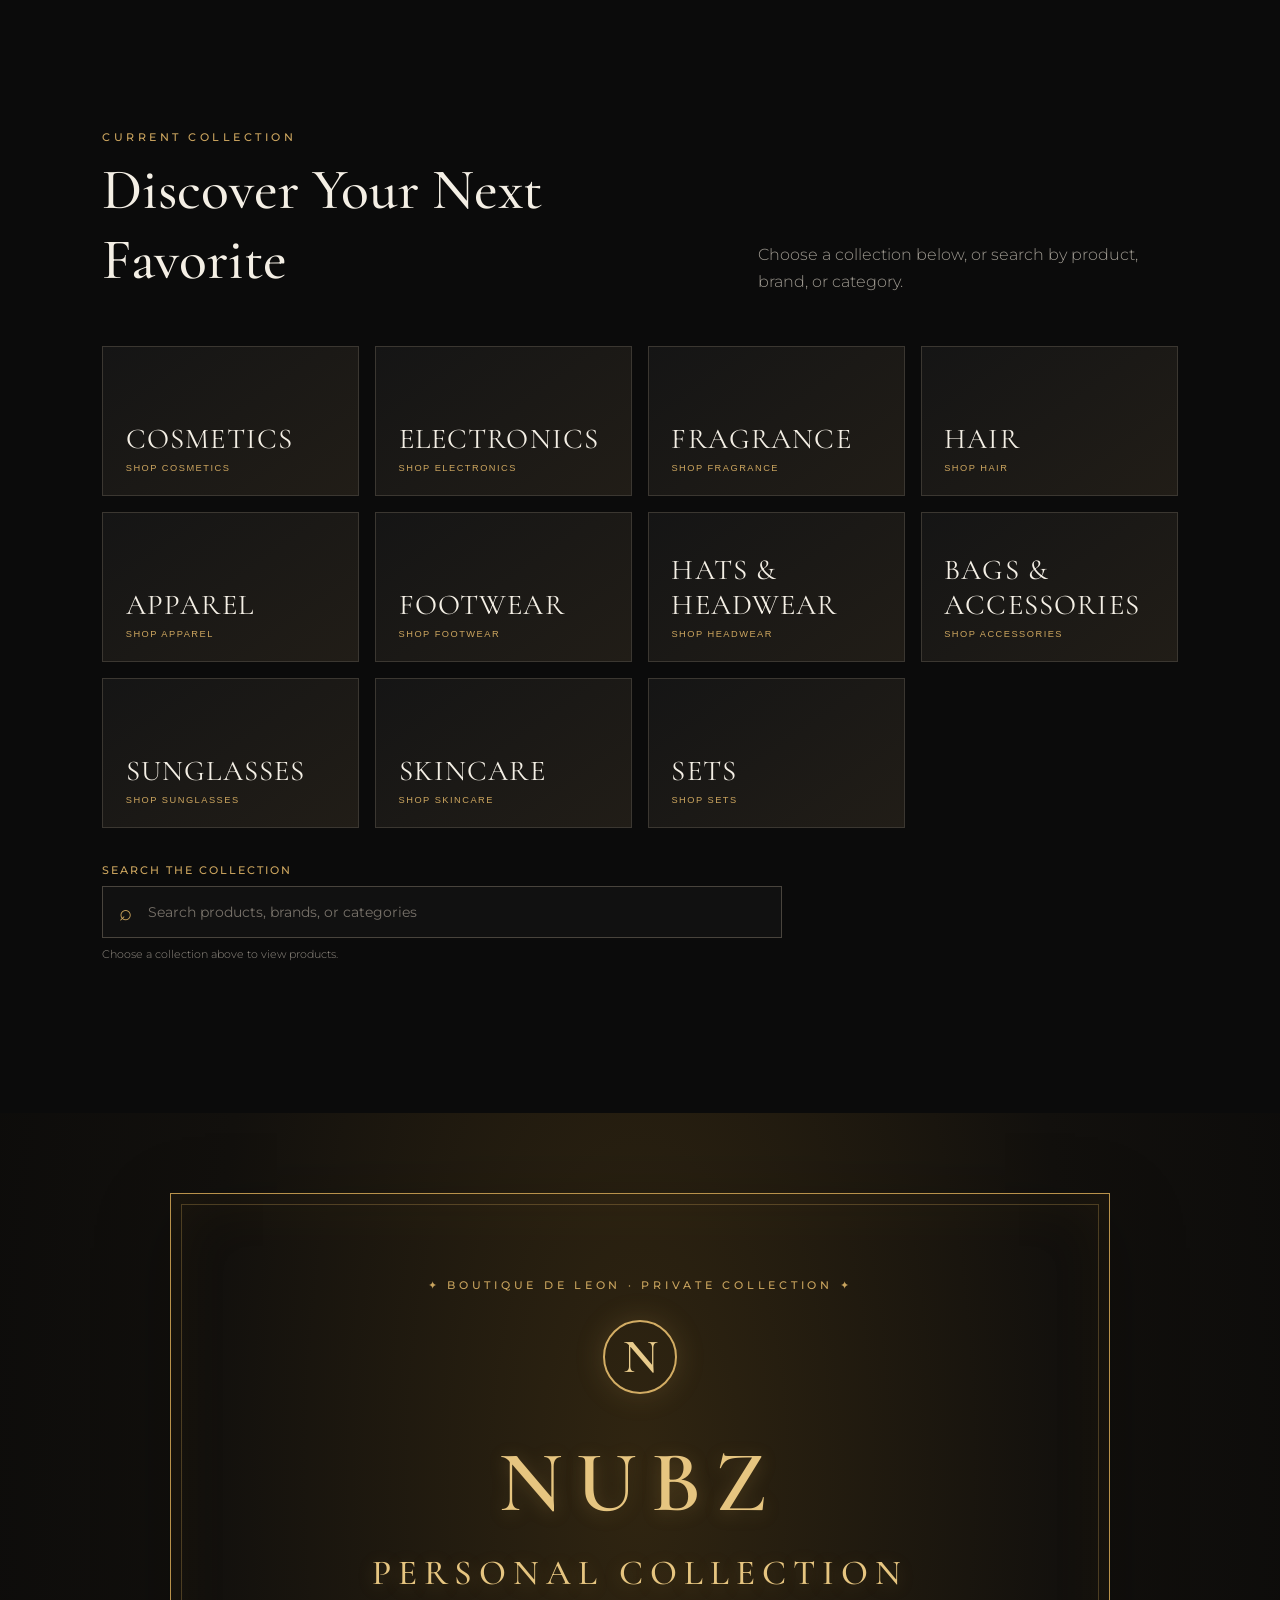
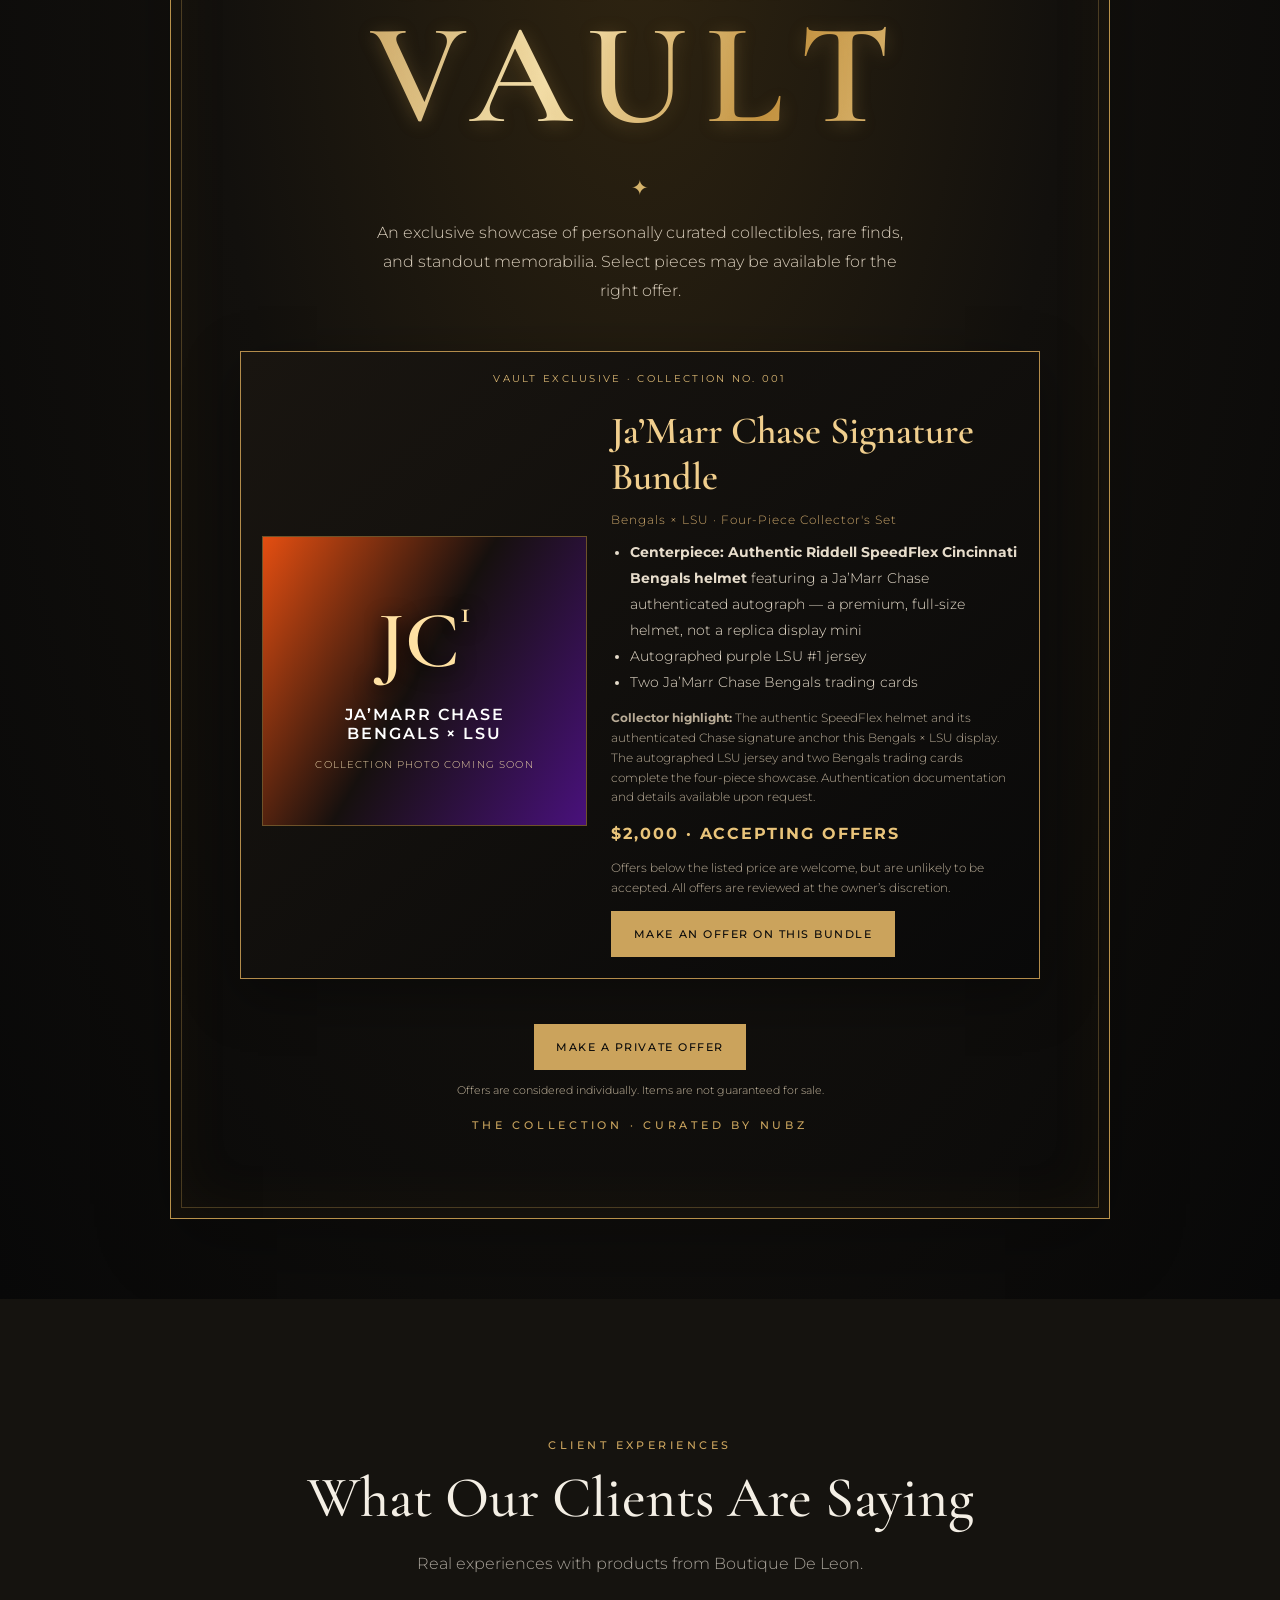
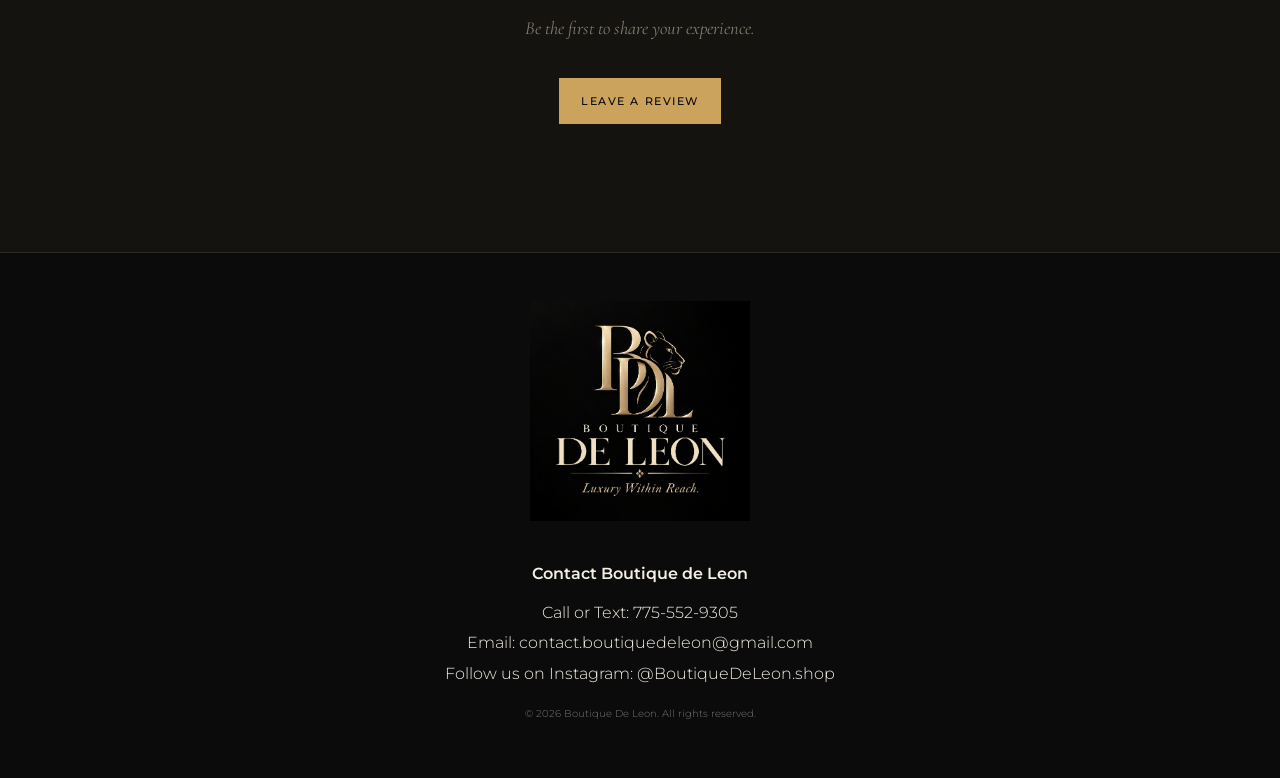
==== commit d994be73: "Highlight authentic autographed SpeedFlex helmet in Chase Vault bundle" ====
--- a/index.html
+++ b/index.html
@@ -5,7 +5,7 @@
 <main><section class="hero" id="home"><img class="hero-logo" src="BDL%20Logo.png" alt="Boutique De Leon — Luxury Within Reach"><p class="hero-copy">Discover a curated collection of luxury beauty, fragrance and more at exceptional prices. Browse online and inquire about local availability.</p><div class="hero-actions"><a class="button gold" href="#collection">Explore the Collection</a></div><p class="local-note">Browse online. Shop locally.</p></section>
 <section class="section intro"><p class="eyebrow">THE BOUTIQUE</p><h2>Exceptional finds.<br>Exceptional value.</h2><p>Our catalog showcases currently offered and recently featured luxury items. Availability may change, so inquire when something catches your eye.</p></section>
 <section class="section collection" id="collection"><div class="section-heading"><div><p class="eyebrow">CURRENT COLLECTION</p><h2>Discover Your Next Favorite</h2></div><p>Choose a collection below, or search by product, brand, or category.</p></div><div class="category-tiles" aria-label="Shop by category"><button class="category-tile filter" data-filter="cosmetics"><span>Cosmetics</span><small>Shop Cosmetics</small></button><button class="category-tile filter" data-filter="electronics"><span>Electronics</span><small>Shop Electronics</small></button><button class="category-tile filter" data-filter="fragrance"><span>Fragrance</span><small>Shop Fragrance</small></button><button class="category-tile filter" data-filter="hair"><span>Hair</span><small>Shop Hair</small></button><button class="category-tile filter" data-filter="apparel"><span>Apparel</span><small>Shop Apparel</small></button><button class="category-tile filter" data-filter="footwear"><span>Footwear</span><small>Shop Footwear</small></button><button class="category-tile filter" data-filter="headwear"><span>Hats &amp; Headwear</span><small>Shop Headwear</small></button><button class="category-tile filter" data-filter="bags-accessories"><span>Bags &amp; Accessories</span><small>Shop Accessories</small></button><button class="category-tile filter" data-filter="sunglasses"><span>Sunglasses</span><small>Shop Sunglasses</small></button><button class="category-tile filter" data-filter="skincare"><span>Skincare</span><small>Shop Skincare</small></button><button class="category-tile filter" data-filter="gifts"><span>Sets</span><small>Shop Sets</small></button></div><div class="product-search"><label for="productSearch">Search the collection</label><div class="search-field"><span aria-hidden="true">⌕</span><input id="productSearch" type="search" placeholder="Search products, brands, or categories" autocomplete="off"><button id="clearSearch" type="button" aria-label="Clear product search" hidden>×</button></div><p id="searchResults" class="search-results" aria-live="polite"></p></div><div class="product-grid" id="productGrid"></div><p class="no-results" id="noResults" hidden>No products match your search. Try a different word or category.</p></section>
-<section class="section nubz-vault" id="nubz-vault" aria-labelledby="vault-title"><div class="vault-frame"><p class="vault-overline">✦ BOUTIQUE DE LEON · PRIVATE COLLECTION ✦</p><div class="vault-crest" aria-hidden="true">N</div><h2 id="vault-title" class="vault-title"><span>NUBZ</span><span>PERSONAL COLLECTION</span><strong>VAULT</strong></h2><div class="vault-rule" aria-hidden="true">✦</div><p class="vault-description">An exclusive showcase of personally curated collectibles, rare finds, and standout memorabilia. Select pieces may be available for the right offer.</p><article class="vault-feature" aria-labelledby="chase-bundle-title"><p class="vault-feature-label">VAULT EXCLUSIVE · COLLECTION NO. 001</p><div class="vault-feature-layout"><div class="vault-feature-art"><div class="vault-feature-monogram">JC<span>1</span></div><p>JA’MARR CHASE<br>BENGALS × LSU</p><small>COLLECTION PHOTO COMING SOON</small></div><div class="vault-feature-info"><h3 id="chase-bundle-title">Ja’Marr Chase Signature Bundle</h3><p class="vault-feature-subtitle">Bengals × LSU · Four-Piece Collector's Set</p><ul><li>Autographed Cincinnati Bengals helmet</li><li>Autographed purple LSU #1 jersey</li><li>Two Ja’Marr Chase Bengals trading cards</li></ul><p class="vault-feature-note">Autograph authentication sticker visible on jersey. Additional authentication details available upon request.</p><strong class="vault-feature-price">$2,000 · ACCEPTING OFFERS</strong><p class="vault-feature-note">Offers below the listed price are welcome, but are unlikely to be accepted. All offers are reviewed at the owner’s discretion.</p><button class="button gold" id="chaseOfferButton" type="button">Make an Offer on This Bundle</button></div></div></article><button class="button gold vault-offer-button" id="openVaultOffer" type="button">Make a Private Offer</button><p class="vault-offer-note">Offers are considered individually. Items are not guaranteed for sale.</p><p class="vault-footnote">THE COLLECTION · CURATED BY NUBZ</p></div></section>
+<section class="section nubz-vault" id="nubz-vault" aria-labelledby="vault-title"><div class="vault-frame"><p class="vault-overline">✦ BOUTIQUE DE LEON · PRIVATE COLLECTION ✦</p><div class="vault-crest" aria-hidden="true">N</div><h2 id="vault-title" class="vault-title"><span>NUBZ</span><span>PERSONAL COLLECTION</span><strong>VAULT</strong></h2><div class="vault-rule" aria-hidden="true">✦</div><p class="vault-description">An exclusive showcase of personally curated collectibles, rare finds, and standout memorabilia. Select pieces may be available for the right offer.</p><article class="vault-feature" aria-labelledby="chase-bundle-title"><p class="vault-feature-label">VAULT EXCLUSIVE · COLLECTION NO. 001</p><div class="vault-feature-layout"><div class="vault-feature-art"><div class="vault-feature-monogram">JC<span>1</span></div><p>JA’MARR CHASE<br>BENGALS × LSU</p><small>COLLECTION PHOTO COMING SOON</small></div><div class="vault-feature-info"><h3 id="chase-bundle-title">Ja’Marr Chase Signature Bundle</h3><p class="vault-feature-subtitle">Bengals × LSU · Four-Piece Collector's Set</p><ul><li><strong>Centerpiece: Authentic Riddell SpeedFlex Cincinnati Bengals helmet</strong> featuring a Ja’Marr Chase authenticated autograph — a premium, full-size helmet, not a replica display mini</li><li>Autographed purple LSU #1 jersey</li><li>Two Ja’Marr Chase Bengals trading cards</li></ul><p class="vault-feature-note"><strong>Collector highlight:</strong> The authentic SpeedFlex helmet and its authenticated Chase signature anchor this Bengals × LSU display. The autographed LSU jersey and two Bengals trading cards complete the four-piece showcase. Authentication documentation and details available upon request.</p><strong class="vault-feature-price">$2,000 · ACCEPTING OFFERS</strong><p class="vault-feature-note">Offers below the listed price are welcome, but are unlikely to be accepted. All offers are reviewed at the owner’s discretion.</p><button class="button gold" id="chaseOfferButton" type="button">Make an Offer on This Bundle</button></div></div></article><button class="button gold vault-offer-button" id="openVaultOffer" type="button">Make a Private Offer</button><p class="vault-offer-note">Offers are considered individually. Items are not guaranteed for sale.</p><p class="vault-footnote">THE COLLECTION · CURATED BY NUBZ</p></div></section>
 <section class="section testimonials" id="reviews"><div class="testimonial-heading"><p class="eyebrow">CLIENT EXPERIENCES</p><h2>What Our Clients Are Saying</h2><p>Real experiences with products from Boutique De Leon.</p></div><div class="approved-reviews" id="approvedReviews" aria-live="polite"></div><p class="reviews-empty" id="reviewsEmpty">Be the first to share your experience.</p><button class="button gold" id="openReviewSection" type="button">Leave a Review</button></section></main>
 <footer><img class="footer-logo" src="BDL%20Logo.png" alt="Boutique De Leon"><div class="footer-contact" aria-label="Contact Boutique de Leon" style="text-align:center;margin:18px auto;line-height:1.9"><p style="margin:0 0 8px;font-weight:600">Contact Boutique de Leon</p><p style="margin:0">Call or Text: <a href="tel:+17755529305">775-552-9305</a></p><p style="margin:0">Email: <a href="mailto:contact.boutiquedeleon@gmail.com">contact.boutiquedeleon@gmail.com</a></p><p style="margin:0">Follow us on Instagram: <a href="https://www.instagram.com/boutiquedeleon.shop/" target="_blank" rel="noopener noreferrer">@BoutiqueDeLeon.shop</a></p></div><p class="small">© <span id="year"></span> Boutique De Leon. All rights reserved.</p></footer>
 <dialog id="inquiryDialog"><button class="close" aria-label="Close">×</button><p class="eyebrow">BOUTIQUE DE LEON</p><h2>Purchase Request</h2><form id="inquiryForm" class="form live-form" action="https://formspree.io/f/mqpakjov" method="POST"><input type="hidden" name="inquiry_type" value="Purchase Request"><input id="inquirySubject" type="hidden" name="_subject" value="Boutique De Leon — Purchase Request"><label>Item<input id="inquiryItem" name="product" type="text" readonly required></label><label>Name<input name="name" type="text" minlength="2" autocomplete="name" required></label><label>Phone Number<input name="phone" type="tel" inputmode="numeric" autocomplete="tel" pattern="[0-9]{10}" minlength="10" maxlength="10" placeholder="7755551234" title="Please enter a 10-digit phone number with numbers only." required></label><label>Email Address<input name="email" type="email" autocomplete="email" placeholder="name@example.com" required></label><label>Payment Method<select name="payment_method" required><option value="" selected disabled>Select payment method</option><option value="Cash">Cash</option><option value="Zelle">Zelle</option><option value="Venmo">Venmo</option><option value="Cash App">Cash App</option></select></label><label>Preferred Pickup Address<input name="preferred_pickup_address" type="text" autocomplete="street-address" placeholder="Street address or preferred meeting place" required></label><label>City<input name="pickup_city" type="text" value="Carson City" readonly required style="background:#e4e4e4;color:#444;cursor:not-allowed"></label><label>State<input name="pickup_state" type="text" value="NV" readonly required style="background:#e4e4e4;color:#444;cursor:not-allowed"></label><label>Preferred Contact Method<select name="preferred_contact_method" required><option value="" selected disabled>Select contact method</option><option value="Text Message">Text Message</option><option value="Phone Call">Phone Call</option><option value="Email">Email</option></select></label><button class="button gold" type="submit">Submit Purchase Request</button><p class="form-note">Submitting a request does not process payment or reserve an item. Boutique De Leon will confirm availability and pickup details.</p><p class="form-status" aria-live="polite"></p></form><div class="review-success" id="purchaseSuccess" role="status" aria-live="polite" hidden><div class="review-success-check" aria-hidden="true">✓</div><h2>Purchase Request Submitted!</h2><p>Thank you for your purchase request. Boutique de Leon will contact you through your preferred contact method to confirm availability and arrange product pickup.</p><p>No additional submission is necessary.</p><button class="button gold purchase-success-close" type="button">Close</button></div></dialog>
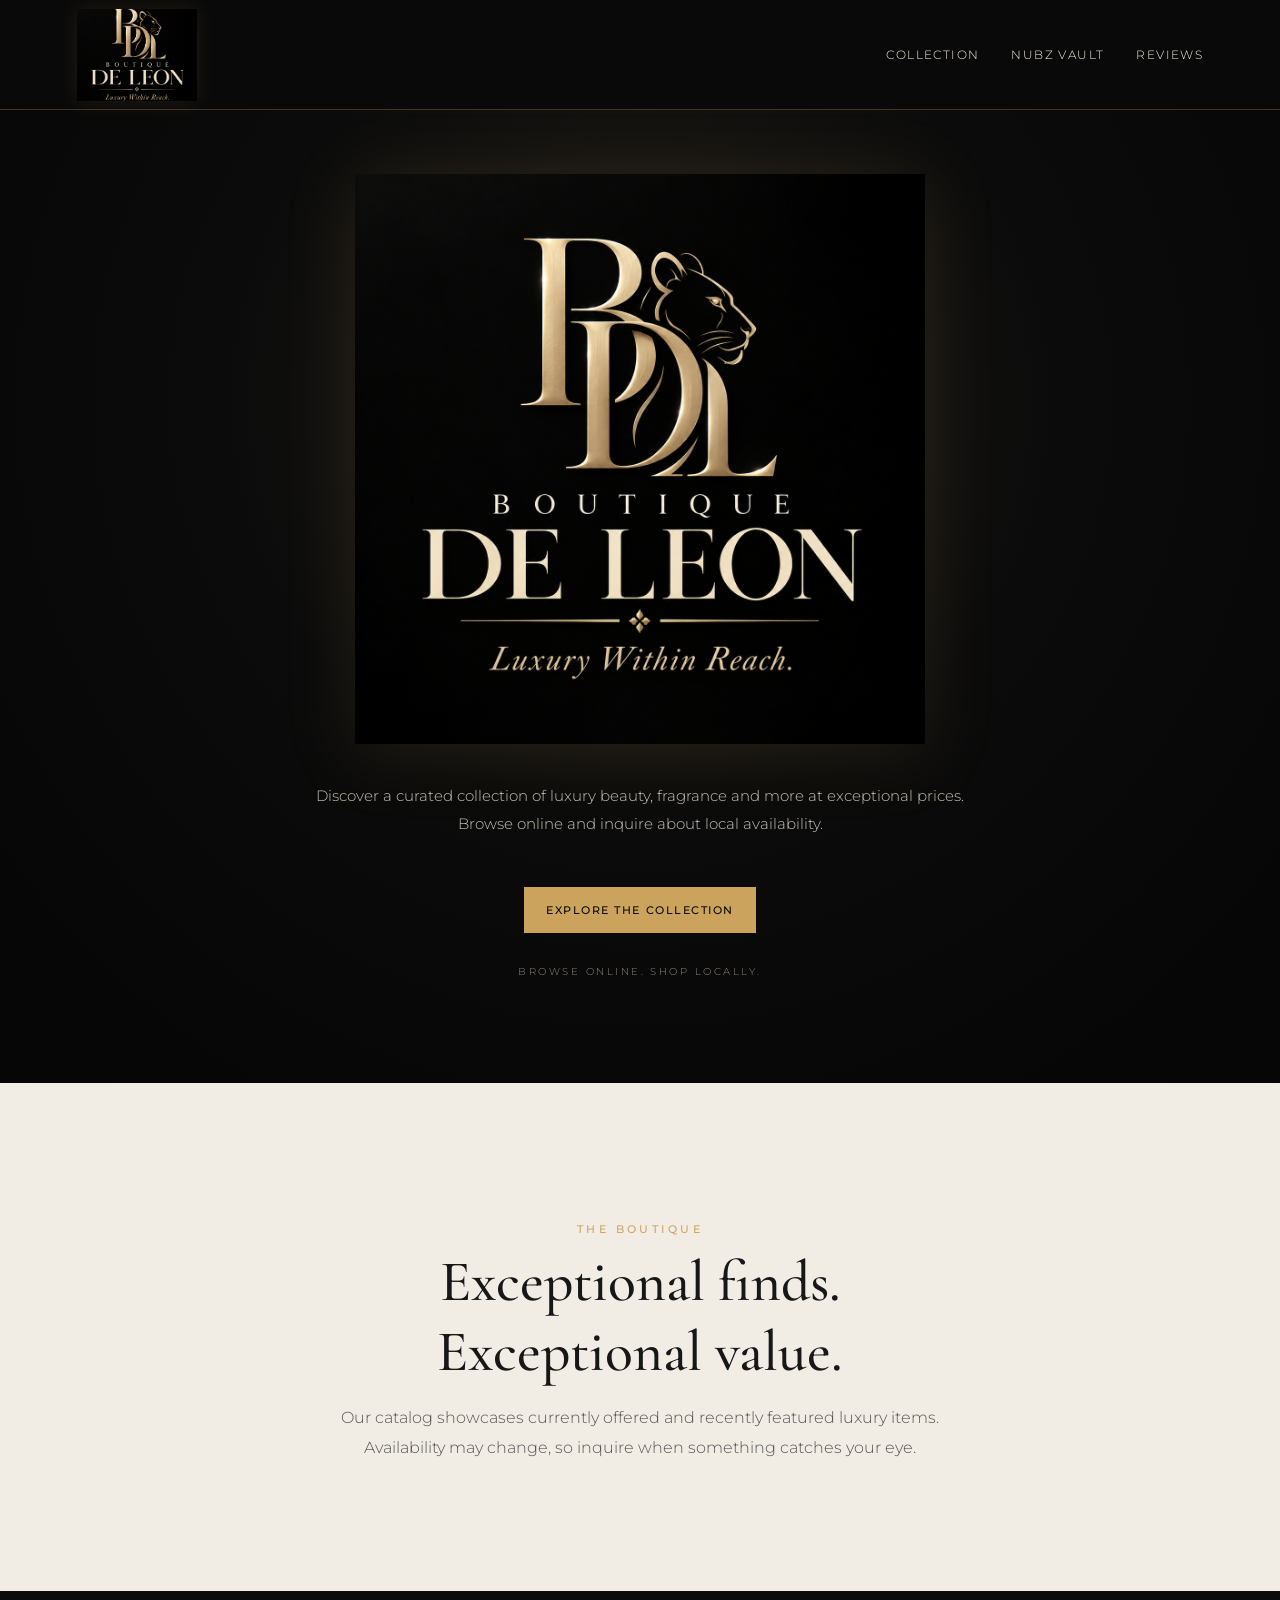
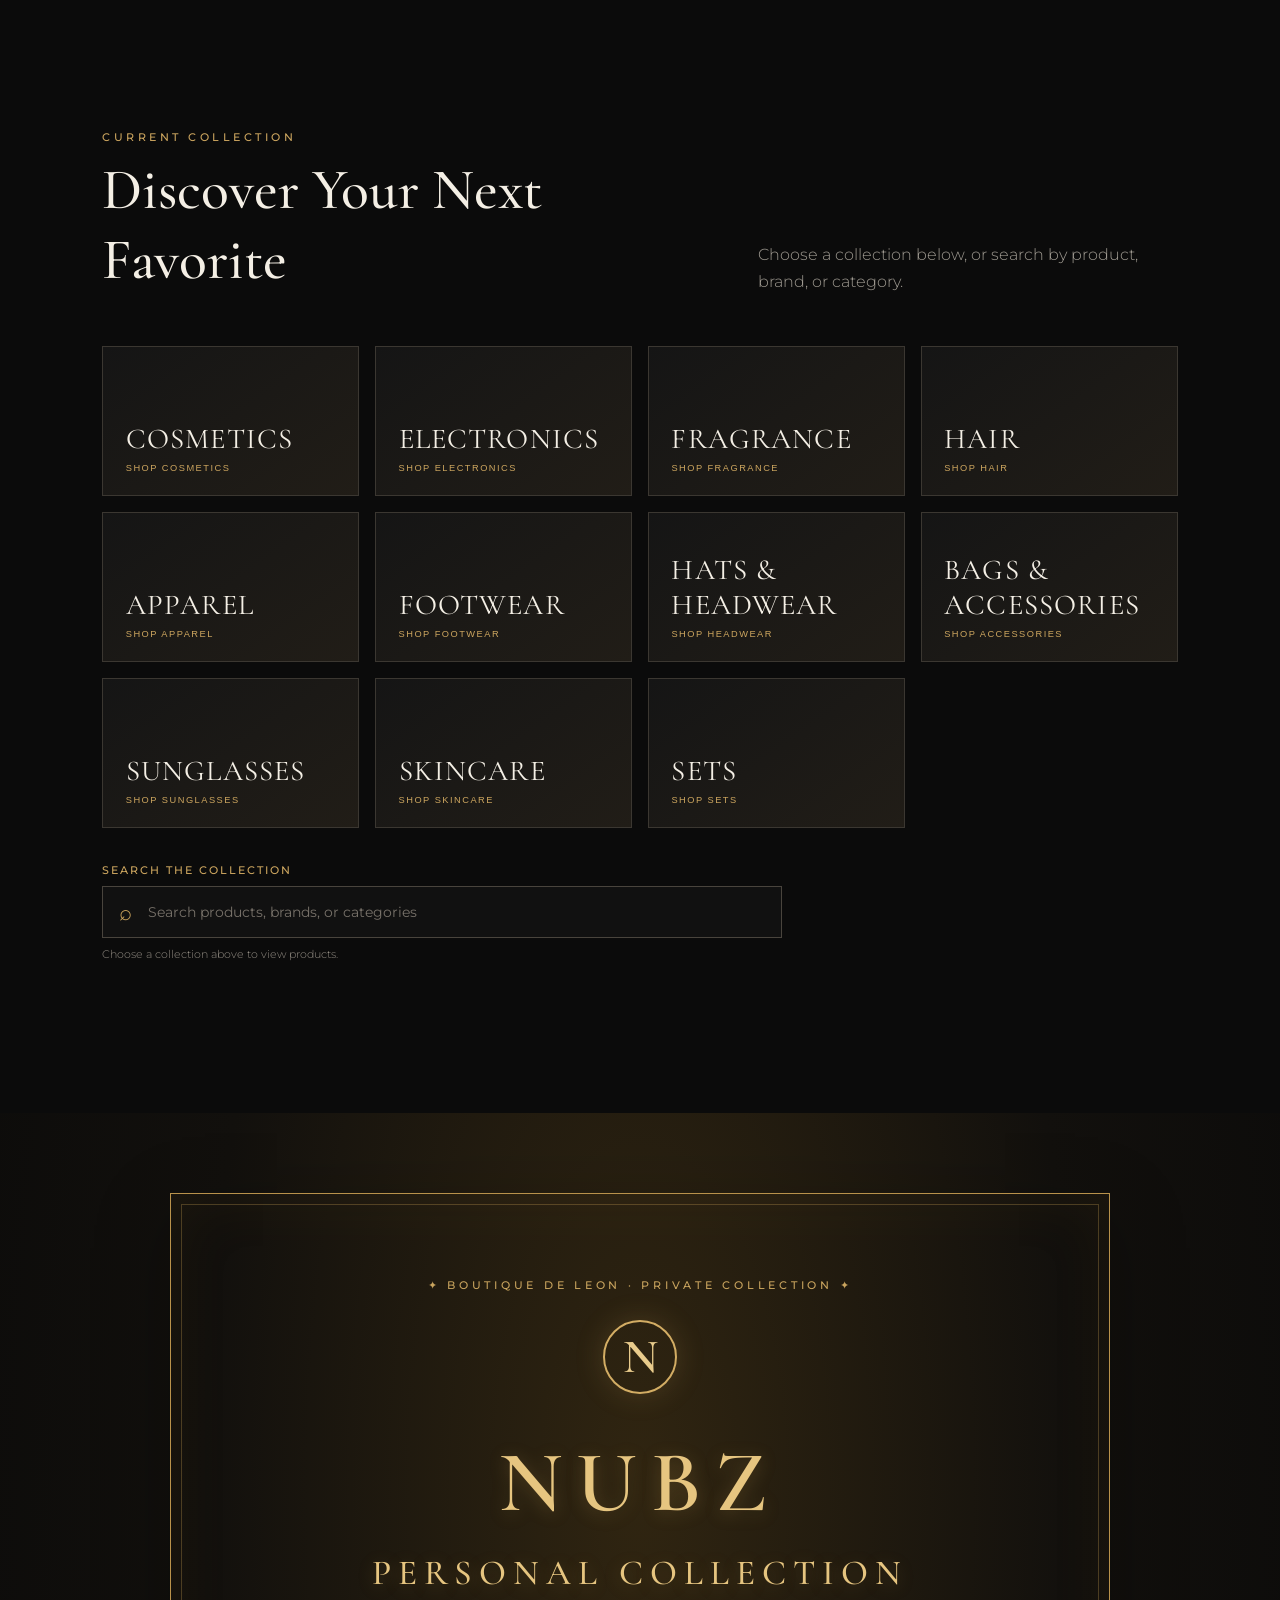
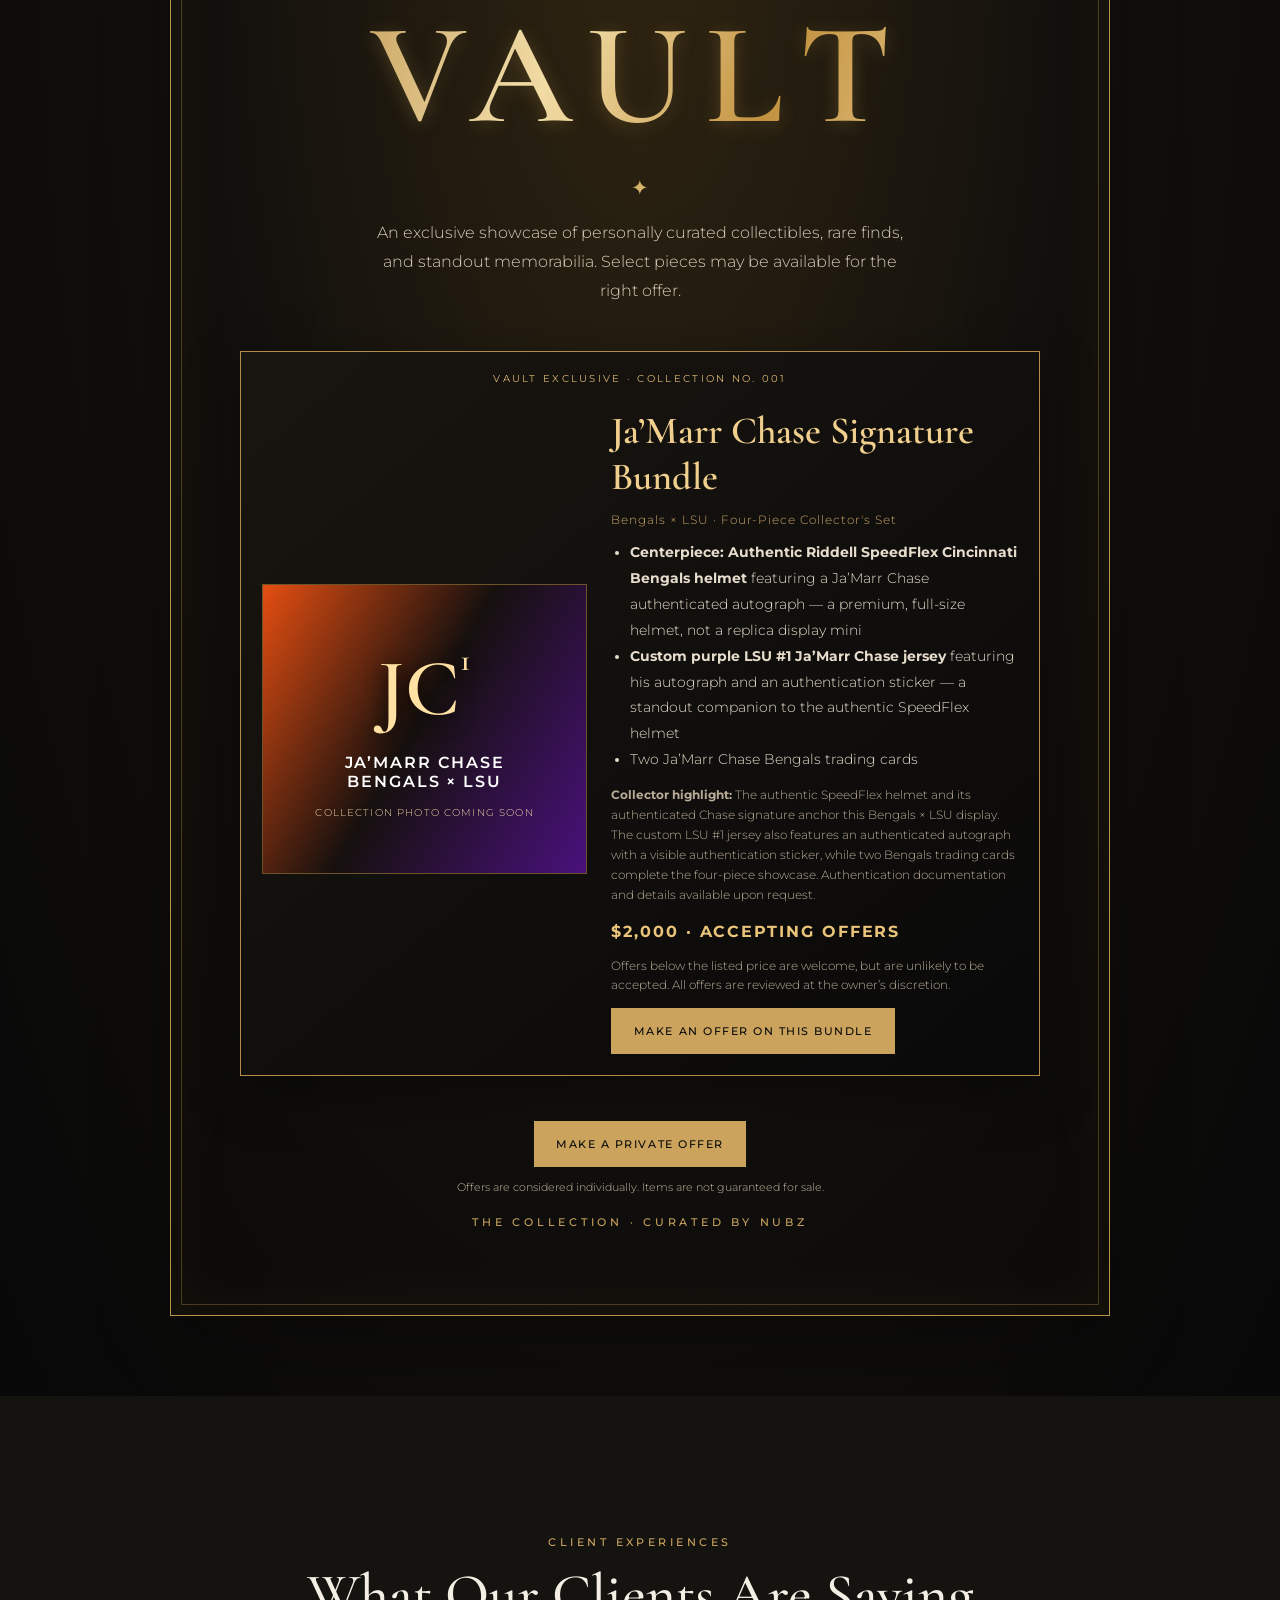
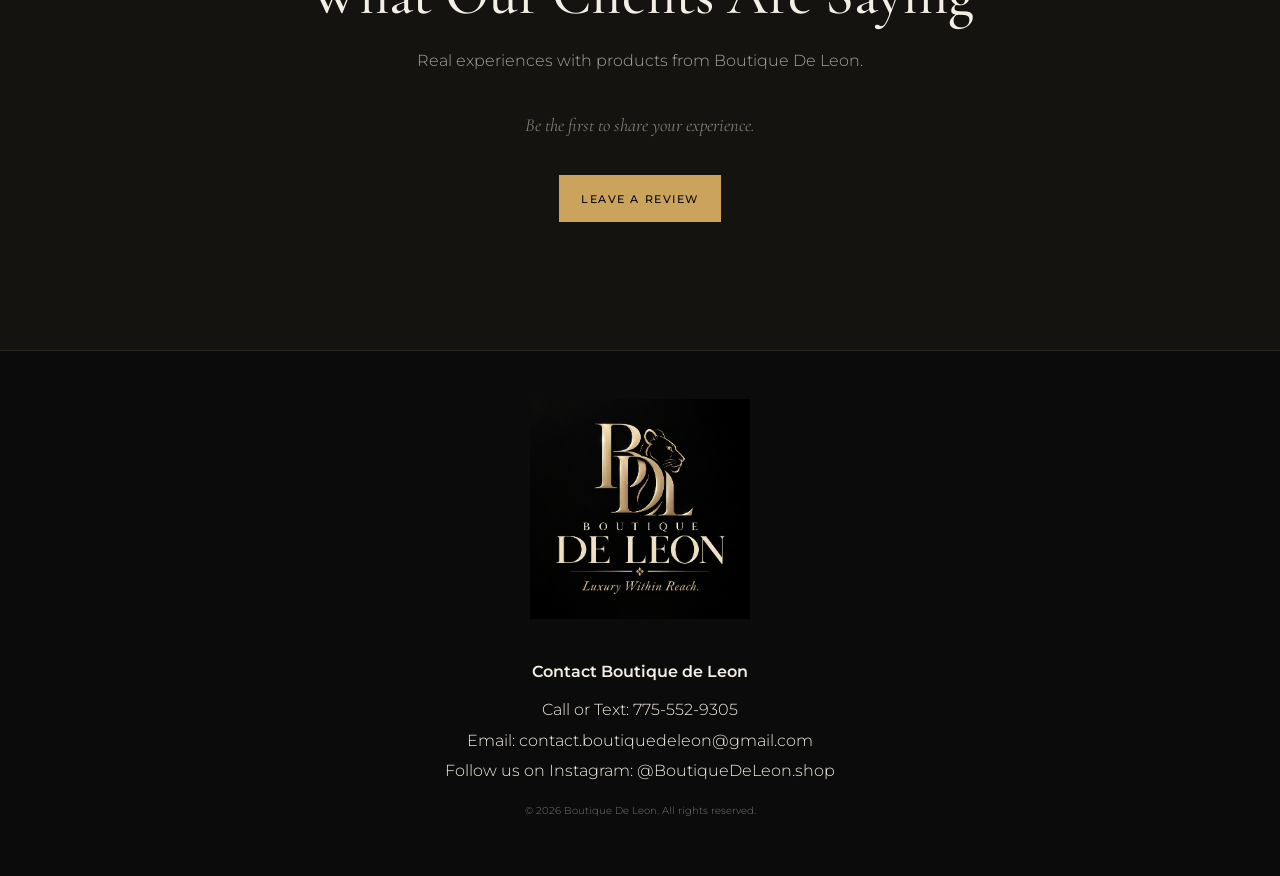
==== commit 18d78262: "Clarify custom LSU jersey and authenticated Chase signature in Vault bundle" ====
--- a/index.html
+++ b/index.html
@@ -5,7 +5,7 @@
 <main><section class="hero" id="home"><img class="hero-logo" src="BDL%20Logo.png" alt="Boutique De Leon — Luxury Within Reach"><p class="hero-copy">Discover a curated collection of luxury beauty, fragrance and more at exceptional prices. Browse online and inquire about local availability.</p><div class="hero-actions"><a class="button gold" href="#collection">Explore the Collection</a></div><p class="local-note">Browse online. Shop locally.</p></section>
 <section class="section intro"><p class="eyebrow">THE BOUTIQUE</p><h2>Exceptional finds.<br>Exceptional value.</h2><p>Our catalog showcases currently offered and recently featured luxury items. Availability may change, so inquire when something catches your eye.</p></section>
 <section class="section collection" id="collection"><div class="section-heading"><div><p class="eyebrow">CURRENT COLLECTION</p><h2>Discover Your Next Favorite</h2></div><p>Choose a collection below, or search by product, brand, or category.</p></div><div class="category-tiles" aria-label="Shop by category"><button class="category-tile filter" data-filter="cosmetics"><span>Cosmetics</span><small>Shop Cosmetics</small></button><button class="category-tile filter" data-filter="electronics"><span>Electronics</span><small>Shop Electronics</small></button><button class="category-tile filter" data-filter="fragrance"><span>Fragrance</span><small>Shop Fragrance</small></button><button class="category-tile filter" data-filter="hair"><span>Hair</span><small>Shop Hair</small></button><button class="category-tile filter" data-filter="apparel"><span>Apparel</span><small>Shop Apparel</small></button><button class="category-tile filter" data-filter="footwear"><span>Footwear</span><small>Shop Footwear</small></button><button class="category-tile filter" data-filter="headwear"><span>Hats &amp; Headwear</span><small>Shop Headwear</small></button><button class="category-tile filter" data-filter="bags-accessories"><span>Bags &amp; Accessories</span><small>Shop Accessories</small></button><button class="category-tile filter" data-filter="sunglasses"><span>Sunglasses</span><small>Shop Sunglasses</small></button><button class="category-tile filter" data-filter="skincare"><span>Skincare</span><small>Shop Skincare</small></button><button class="category-tile filter" data-filter="gifts"><span>Sets</span><small>Shop Sets</small></button></div><div class="product-search"><label for="productSearch">Search the collection</label><div class="search-field"><span aria-hidden="true">⌕</span><input id="productSearch" type="search" placeholder="Search products, brands, or categories" autocomplete="off"><button id="clearSearch" type="button" aria-label="Clear product search" hidden>×</button></div><p id="searchResults" class="search-results" aria-live="polite"></p></div><div class="product-grid" id="productGrid"></div><p class="no-results" id="noResults" hidden>No products match your search. Try a different word or category.</p></section>
-<section class="section nubz-vault" id="nubz-vault" aria-labelledby="vault-title"><div class="vault-frame"><p class="vault-overline">✦ BOUTIQUE DE LEON · PRIVATE COLLECTION ✦</p><div class="vault-crest" aria-hidden="true">N</div><h2 id="vault-title" class="vault-title"><span>NUBZ</span><span>PERSONAL COLLECTION</span><strong>VAULT</strong></h2><div class="vault-rule" aria-hidden="true">✦</div><p class="vault-description">An exclusive showcase of personally curated collectibles, rare finds, and standout memorabilia. Select pieces may be available for the right offer.</p><article class="vault-feature" aria-labelledby="chase-bundle-title"><p class="vault-feature-label">VAULT EXCLUSIVE · COLLECTION NO. 001</p><div class="vault-feature-layout"><div class="vault-feature-art"><div class="vault-feature-monogram">JC<span>1</span></div><p>JA’MARR CHASE<br>BENGALS × LSU</p><small>COLLECTION PHOTO COMING SOON</small></div><div class="vault-feature-info"><h3 id="chase-bundle-title">Ja’Marr Chase Signature Bundle</h3><p class="vault-feature-subtitle">Bengals × LSU · Four-Piece Collector's Set</p><ul><li><strong>Centerpiece: Authentic Riddell SpeedFlex Cincinnati Bengals helmet</strong> featuring a Ja’Marr Chase authenticated autograph — a premium, full-size helmet, not a replica display mini</li><li>Autographed purple LSU #1 jersey</li><li>Two Ja’Marr Chase Bengals trading cards</li></ul><p class="vault-feature-note"><strong>Collector highlight:</strong> The authentic SpeedFlex helmet and its authenticated Chase signature anchor this Bengals × LSU display. The autographed LSU jersey and two Bengals trading cards complete the four-piece showcase. Authentication documentation and details available upon request.</p><strong class="vault-feature-price">$2,000 · ACCEPTING OFFERS</strong><p class="vault-feature-note">Offers below the listed price are welcome, but are unlikely to be accepted. All offers are reviewed at the owner’s discretion.</p><button class="button gold" id="chaseOfferButton" type="button">Make an Offer on This Bundle</button></div></div></article><button class="button gold vault-offer-button" id="openVaultOffer" type="button">Make a Private Offer</button><p class="vault-offer-note">Offers are considered individually. Items are not guaranteed for sale.</p><p class="vault-footnote">THE COLLECTION · CURATED BY NUBZ</p></div></section>
+<section class="section nubz-vault" id="nubz-vault" aria-labelledby="vault-title"><div class="vault-frame"><p class="vault-overline">✦ BOUTIQUE DE LEON · PRIVATE COLLECTION ✦</p><div class="vault-crest" aria-hidden="true">N</div><h2 id="vault-title" class="vault-title"><span>NUBZ</span><span>PERSONAL COLLECTION</span><strong>VAULT</strong></h2><div class="vault-rule" aria-hidden="true">✦</div><p class="vault-description">An exclusive showcase of personally curated collectibles, rare finds, and standout memorabilia. Select pieces may be available for the right offer.</p><article class="vault-feature" aria-labelledby="chase-bundle-title"><p class="vault-feature-label">VAULT EXCLUSIVE · COLLECTION NO. 001</p><div class="vault-feature-layout"><div class="vault-feature-art"><div class="vault-feature-monogram">JC<span>1</span></div><p>JA’MARR CHASE<br>BENGALS × LSU</p><small>COLLECTION PHOTO COMING SOON</small></div><div class="vault-feature-info"><h3 id="chase-bundle-title">Ja’Marr Chase Signature Bundle</h3><p class="vault-feature-subtitle">Bengals × LSU · Four-Piece Collector's Set</p><ul><li><strong>Centerpiece: Authentic Riddell SpeedFlex Cincinnati Bengals helmet</strong> featuring a Ja’Marr Chase authenticated autograph — a premium, full-size helmet, not a replica display mini</li><li><strong>Custom purple LSU #1 Ja’Marr Chase jersey</strong> featuring his autograph and an authentication sticker — a standout companion to the authentic SpeedFlex helmet</li><li>Two Ja’Marr Chase Bengals trading cards</li></ul><p class="vault-feature-note"><strong>Collector highlight:</strong> The authentic SpeedFlex helmet and its authenticated Chase signature anchor this Bengals × LSU display. The custom LSU #1 jersey also features an authenticated autograph with a visible authentication sticker, while two Bengals trading cards complete the four-piece showcase. Authentication documentation and details available upon request.</p><strong class="vault-feature-price">$2,000 · ACCEPTING OFFERS</strong><p class="vault-feature-note">Offers below the listed price are welcome, but are unlikely to be accepted. All offers are reviewed at the owner’s discretion.</p><button class="button gold" id="chaseOfferButton" type="button">Make an Offer on This Bundle</button></div></div></article><button class="button gold vault-offer-button" id="openVaultOffer" type="button">Make a Private Offer</button><p class="vault-offer-note">Offers are considered individually. Items are not guaranteed for sale.</p><p class="vault-footnote">THE COLLECTION · CURATED BY NUBZ</p></div></section>
 <section class="section testimonials" id="reviews"><div class="testimonial-heading"><p class="eyebrow">CLIENT EXPERIENCES</p><h2>What Our Clients Are Saying</h2><p>Real experiences with products from Boutique De Leon.</p></div><div class="approved-reviews" id="approvedReviews" aria-live="polite"></div><p class="reviews-empty" id="reviewsEmpty">Be the first to share your experience.</p><button class="button gold" id="openReviewSection" type="button">Leave a Review</button></section></main>
 <footer><img class="footer-logo" src="BDL%20Logo.png" alt="Boutique De Leon"><div class="footer-contact" aria-label="Contact Boutique de Leon" style="text-align:center;margin:18px auto;line-height:1.9"><p style="margin:0 0 8px;font-weight:600">Contact Boutique de Leon</p><p style="margin:0">Call or Text: <a href="tel:+17755529305">775-552-9305</a></p><p style="margin:0">Email: <a href="mailto:contact.boutiquedeleon@gmail.com">contact.boutiquedeleon@gmail.com</a></p><p style="margin:0">Follow us on Instagram: <a href="https://www.instagram.com/boutiquedeleon.shop/" target="_blank" rel="noopener noreferrer">@BoutiqueDeLeon.shop</a></p></div><p class="small">© <span id="year"></span> Boutique De Leon. All rights reserved.</p></footer>
 <dialog id="inquiryDialog"><button class="close" aria-label="Close">×</button><p class="eyebrow">BOUTIQUE DE LEON</p><h2>Purchase Request</h2><form id="inquiryForm" class="form live-form" action="https://formspree.io/f/mqpakjov" method="POST"><input type="hidden" name="inquiry_type" value="Purchase Request"><input id="inquirySubject" type="hidden" name="_subject" value="Boutique De Leon — Purchase Request"><label>Item<input id="inquiryItem" name="product" type="text" readonly required></label><label>Name<input name="name" type="text" minlength="2" autocomplete="name" required></label><label>Phone Number<input name="phone" type="tel" inputmode="numeric" autocomplete="tel" pattern="[0-9]{10}" minlength="10" maxlength="10" placeholder="7755551234" title="Please enter a 10-digit phone number with numbers only." required></label><label>Email Address<input name="email" type="email" autocomplete="email" placeholder="name@example.com" required></label><label>Payment Method<select name="payment_method" required><option value="" selected disabled>Select payment method</option><option value="Cash">Cash</option><option value="Zelle">Zelle</option><option value="Venmo">Venmo</option><option value="Cash App">Cash App</option></select></label><label>Preferred Pickup Address<input name="preferred_pickup_address" type="text" autocomplete="street-address" placeholder="Street address or preferred meeting place" required></label><label>City<input name="pickup_city" type="text" value="Carson City" readonly required style="background:#e4e4e4;color:#444;cursor:not-allowed"></label><label>State<input name="pickup_state" type="text" value="NV" readonly required style="background:#e4e4e4;color:#444;cursor:not-allowed"></label><label>Preferred Contact Method<select name="preferred_contact_method" required><option value="" selected disabled>Select contact method</option><option value="Text Message">Text Message</option><option value="Phone Call">Phone Call</option><option value="Email">Email</option></select></label><button class="button gold" type="submit">Submit Purchase Request</button><p class="form-note">Submitting a request does not process payment or reserve an item. Boutique De Leon will confirm availability and pickup details.</p><p class="form-status" aria-live="polite"></p></form><div class="review-success" id="purchaseSuccess" role="status" aria-live="polite" hidden><div class="review-success-check" aria-hidden="true">✓</div><h2>Purchase Request Submitted!</h2><p>Thank you for your purchase request. Boutique de Leon will contact you through your preferred contact method to confirm availability and arrange product pickup.</p><p>No additional submission is necessary.</p><button class="button gold purchase-success-close" type="button">Close</button></div></dialog>
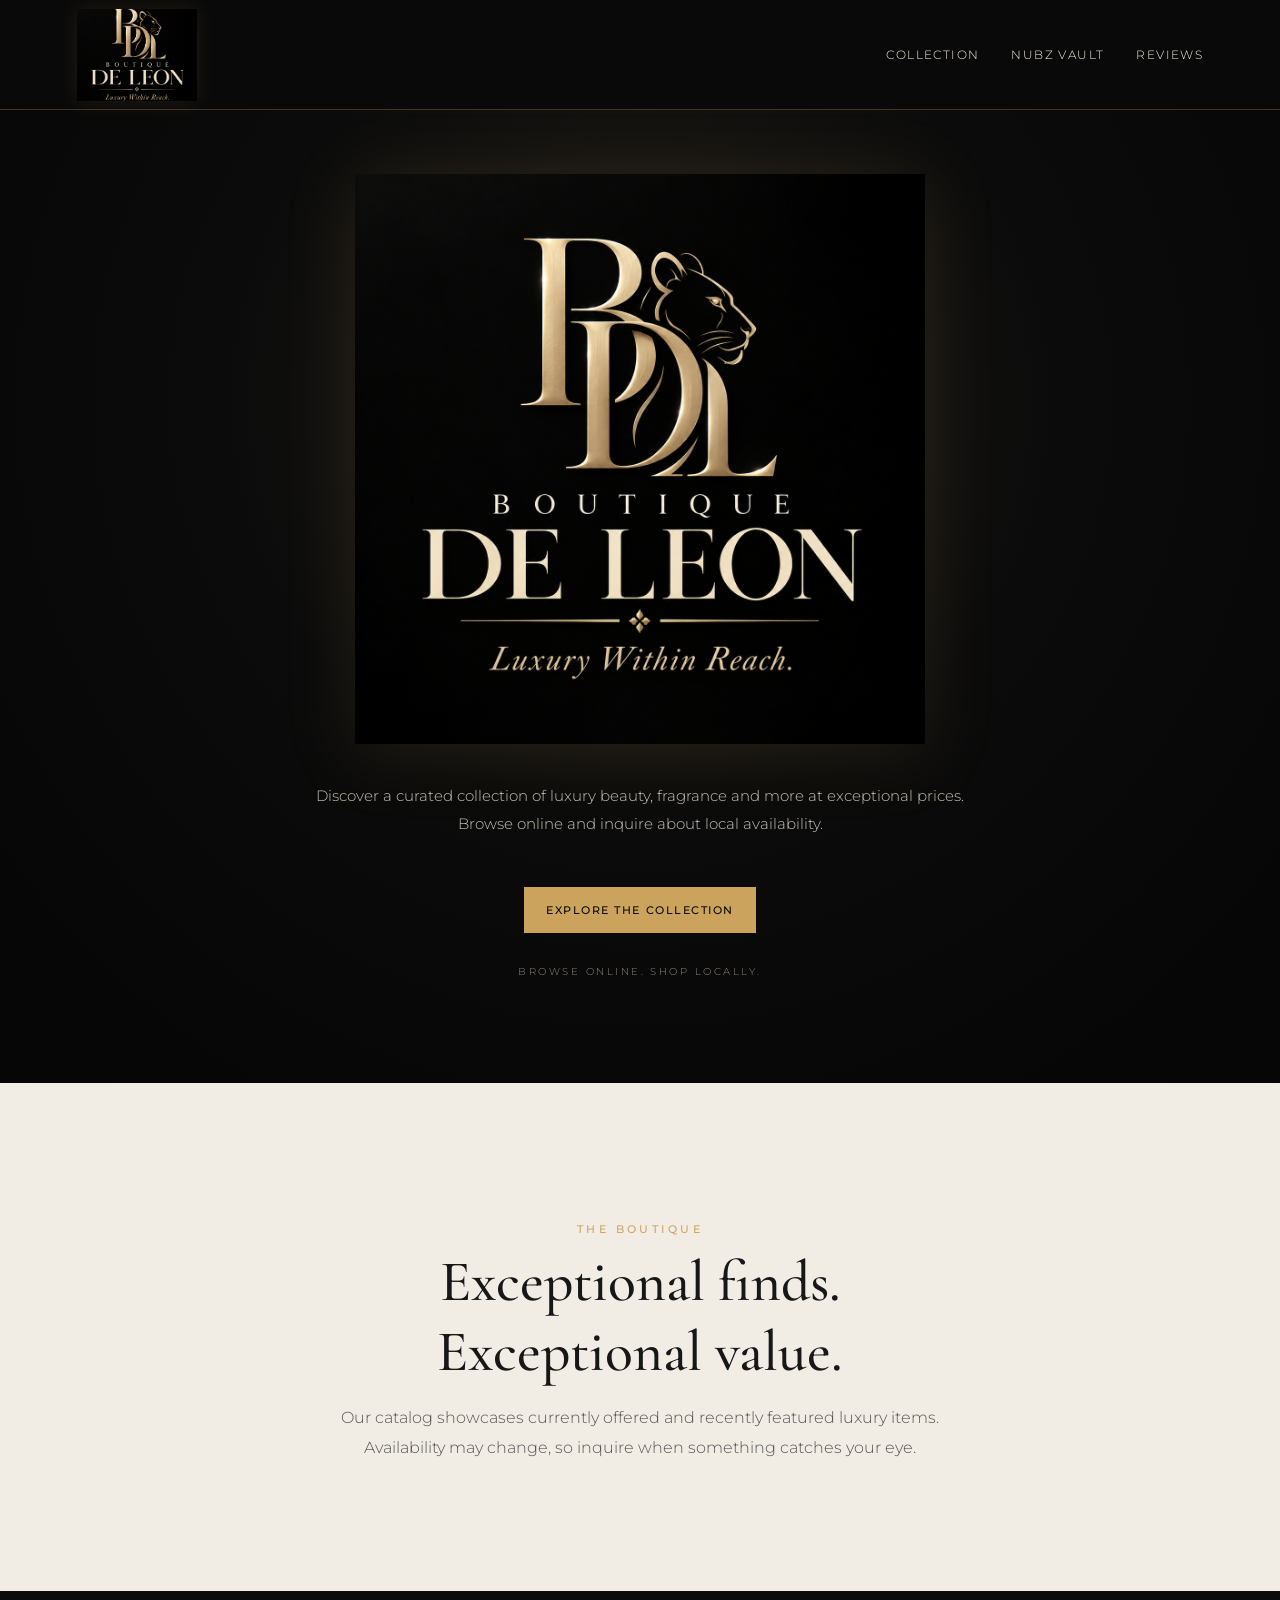
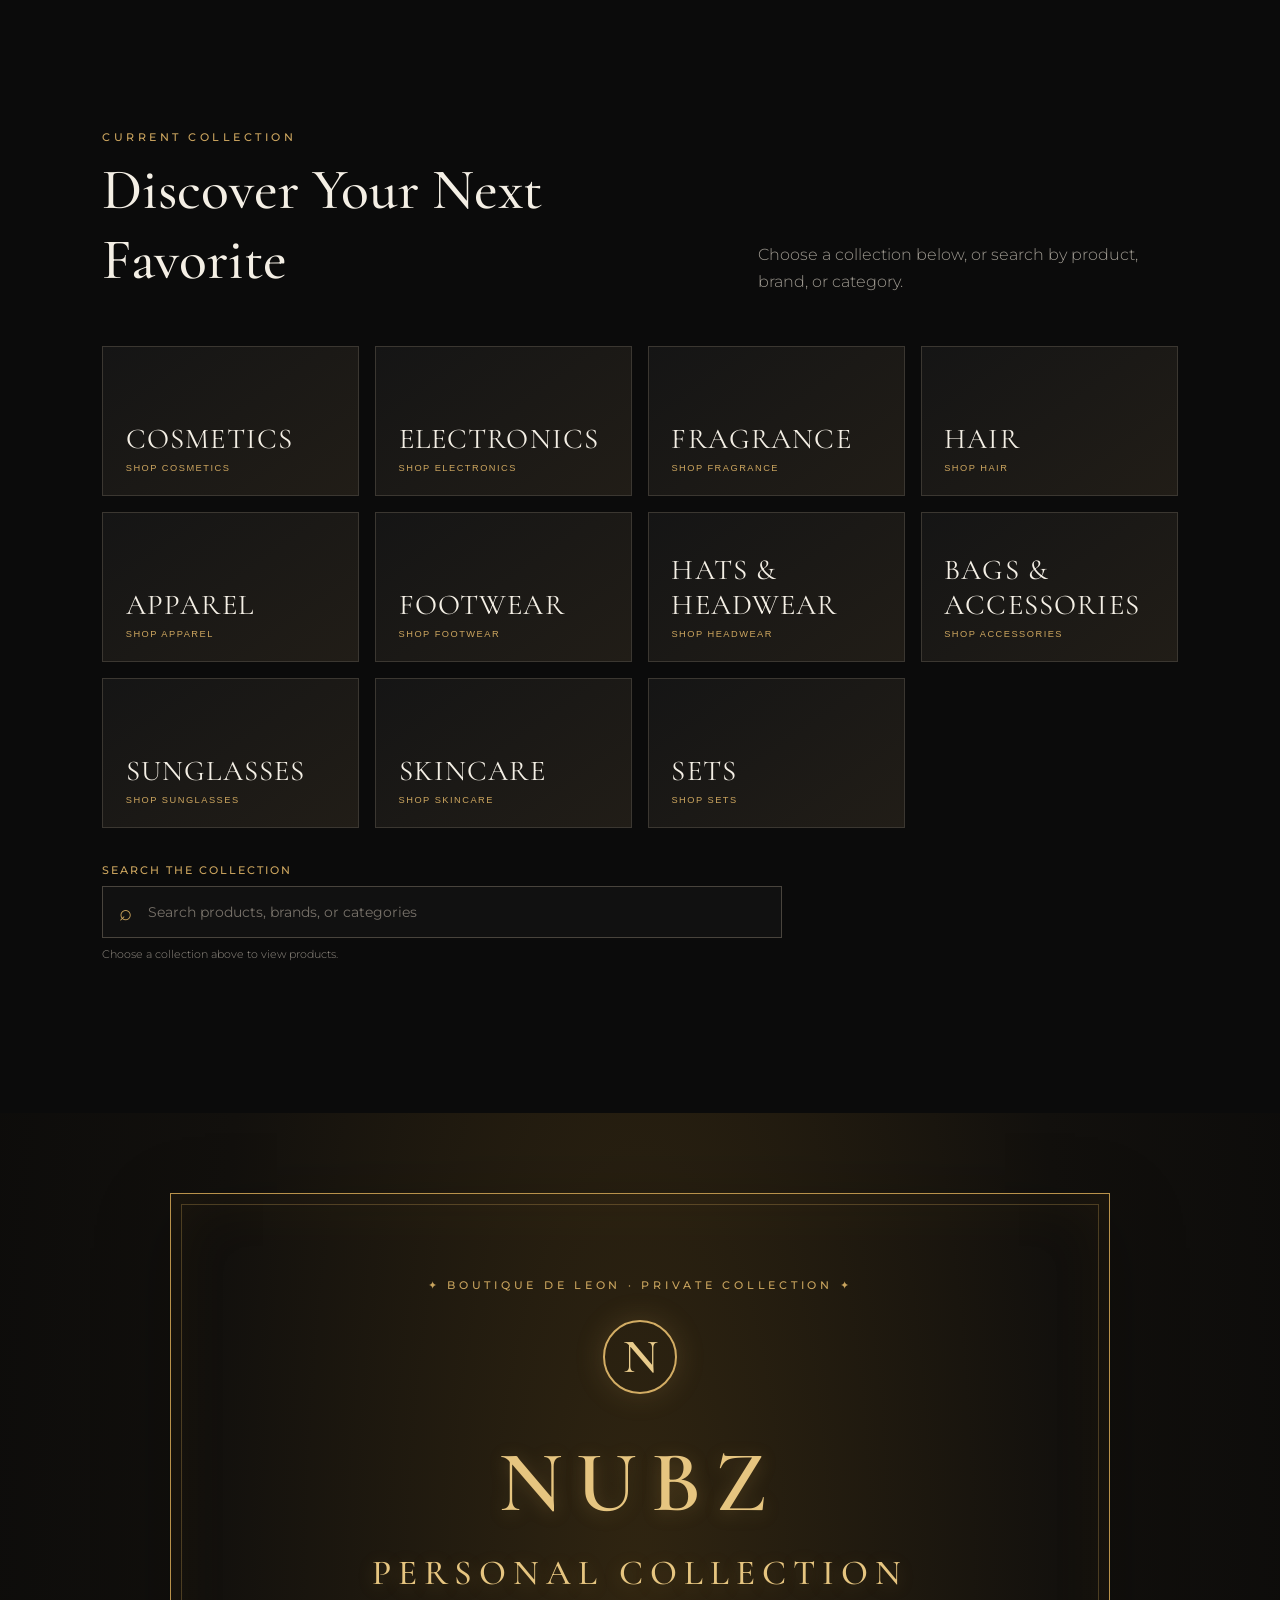
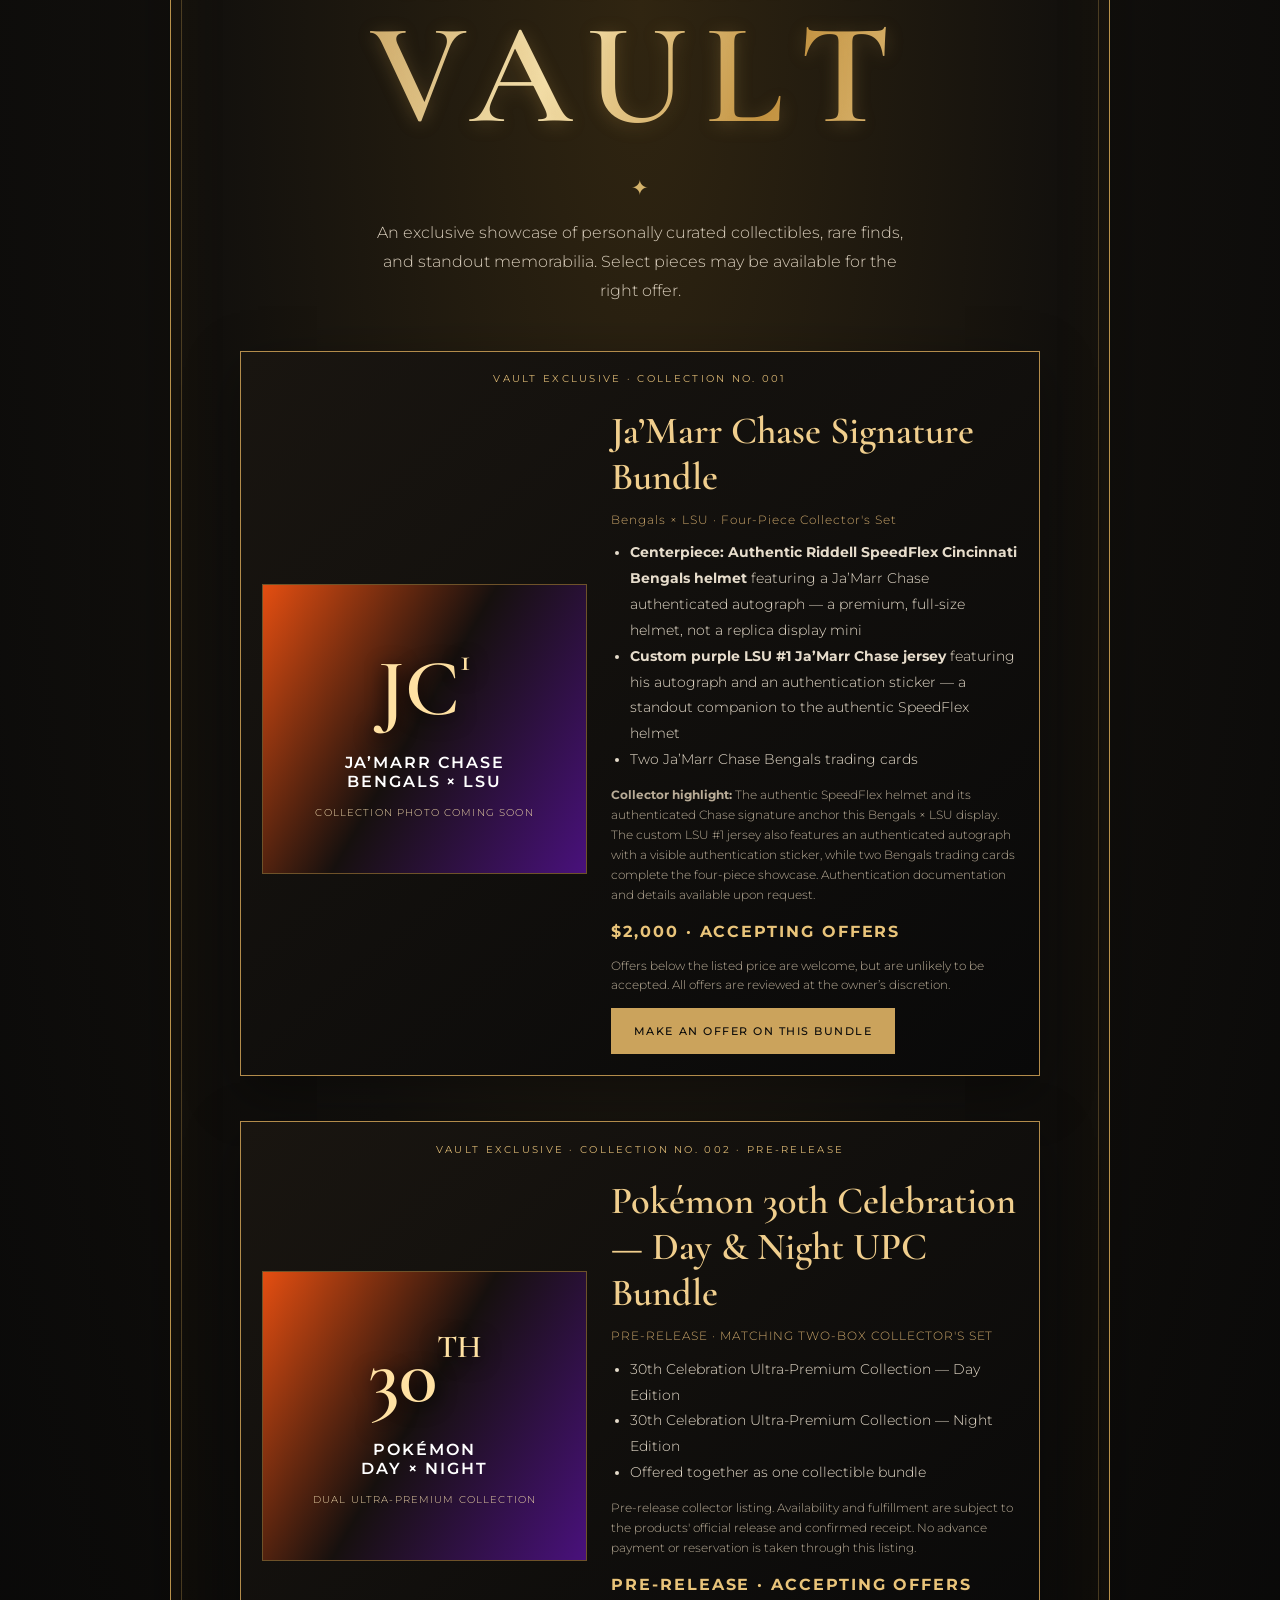
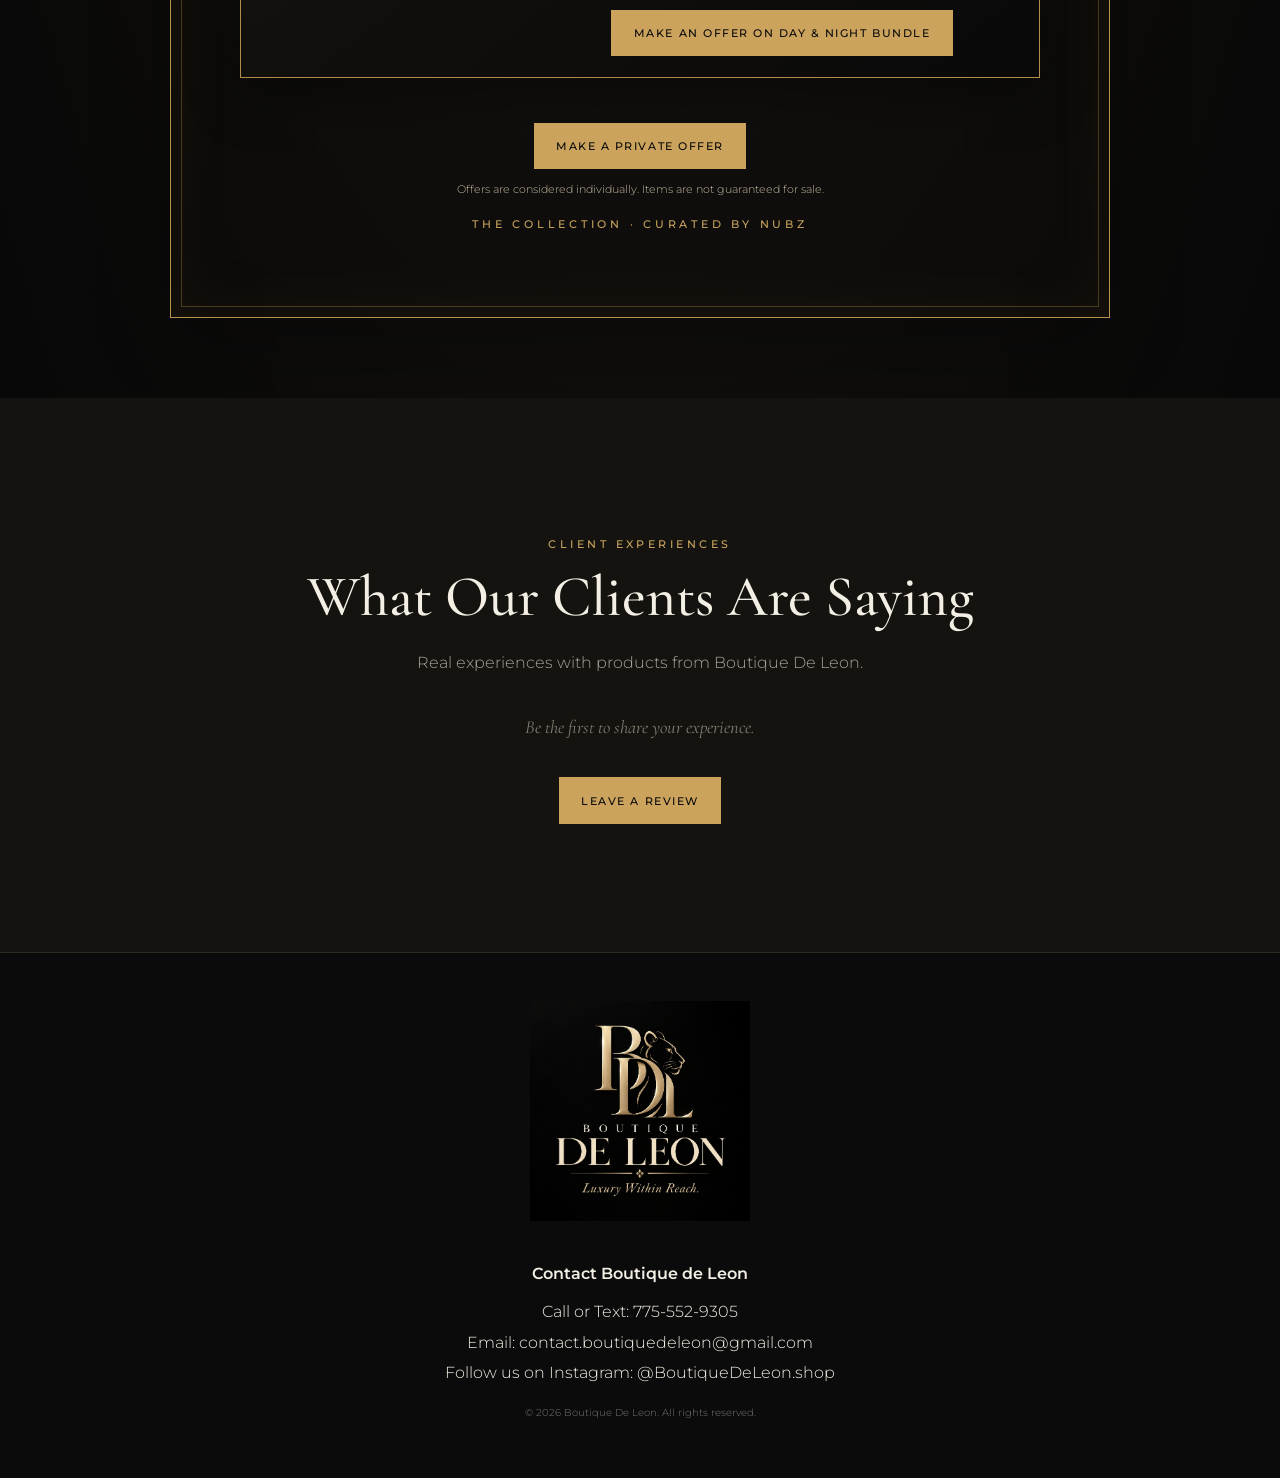
==== commit ff0142fc: "Add Pokemon 30th Day and Night UPC pre-release Vault bundle" ====
--- a/index.html
+++ b/index.html
@@ -5,8 +5,8 @@
 <main><section class="hero" id="home"><img class="hero-logo" src="BDL%20Logo.png" alt="Boutique De Leon — Luxury Within Reach"><p class="hero-copy">Discover a curated collection of luxury beauty, fragrance and more at exceptional prices. Browse online and inquire about local availability.</p><div class="hero-actions"><a class="button gold" href="#collection">Explore the Collection</a></div><p class="local-note">Browse online. Shop locally.</p></section>
 <section class="section intro"><p class="eyebrow">THE BOUTIQUE</p><h2>Exceptional finds.<br>Exceptional value.</h2><p>Our catalog showcases currently offered and recently featured luxury items. Availability may change, so inquire when something catches your eye.</p></section>
 <section class="section collection" id="collection"><div class="section-heading"><div><p class="eyebrow">CURRENT COLLECTION</p><h2>Discover Your Next Favorite</h2></div><p>Choose a collection below, or search by product, brand, or category.</p></div><div class="category-tiles" aria-label="Shop by category"><button class="category-tile filter" data-filter="cosmetics"><span>Cosmetics</span><small>Shop Cosmetics</small></button><button class="category-tile filter" data-filter="electronics"><span>Electronics</span><small>Shop Electronics</small></button><button class="category-tile filter" data-filter="fragrance"><span>Fragrance</span><small>Shop Fragrance</small></button><button class="category-tile filter" data-filter="hair"><span>Hair</span><small>Shop Hair</small></button><button class="category-tile filter" data-filter="apparel"><span>Apparel</span><small>Shop Apparel</small></button><button class="category-tile filter" data-filter="footwear"><span>Footwear</span><small>Shop Footwear</small></button><button class="category-tile filter" data-filter="headwear"><span>Hats &amp; Headwear</span><small>Shop Headwear</small></button><button class="category-tile filter" data-filter="bags-accessories"><span>Bags &amp; Accessories</span><small>Shop Accessories</small></button><button class="category-tile filter" data-filter="sunglasses"><span>Sunglasses</span><small>Shop Sunglasses</small></button><button class="category-tile filter" data-filter="skincare"><span>Skincare</span><small>Shop Skincare</small></button><button class="category-tile filter" data-filter="gifts"><span>Sets</span><small>Shop Sets</small></button></div><div class="product-search"><label for="productSearch">Search the collection</label><div class="search-field"><span aria-hidden="true">⌕</span><input id="productSearch" type="search" placeholder="Search products, brands, or categories" autocomplete="off"><button id="clearSearch" type="button" aria-label="Clear product search" hidden>×</button></div><p id="searchResults" class="search-results" aria-live="polite"></p></div><div class="product-grid" id="productGrid"></div><p class="no-results" id="noResults" hidden>No products match your search. Try a different word or category.</p></section>
-<section class="section nubz-vault" id="nubz-vault" aria-labelledby="vault-title"><div class="vault-frame"><p class="vault-overline">✦ BOUTIQUE DE LEON · PRIVATE COLLECTION ✦</p><div class="vault-crest" aria-hidden="true">N</div><h2 id="vault-title" class="vault-title"><span>NUBZ</span><span>PERSONAL COLLECTION</span><strong>VAULT</strong></h2><div class="vault-rule" aria-hidden="true">✦</div><p class="vault-description">An exclusive showcase of personally curated collectibles, rare finds, and standout memorabilia. Select pieces may be available for the right offer.</p><article class="vault-feature" aria-labelledby="chase-bundle-title"><p class="vault-feature-label">VAULT EXCLUSIVE · COLLECTION NO. 001</p><div class="vault-feature-layout"><div class="vault-feature-art"><div class="vault-feature-monogram">JC<span>1</span></div><p>JA’MARR CHASE<br>BENGALS × LSU</p><small>COLLECTION PHOTO COMING SOON</small></div><div class="vault-feature-info"><h3 id="chase-bundle-title">Ja’Marr Chase Signature Bundle</h3><p class="vault-feature-subtitle">Bengals × LSU · Four-Piece Collector's Set</p><ul><li><strong>Centerpiece: Authentic Riddell SpeedFlex Cincinnati Bengals helmet</strong> featuring a Ja’Marr Chase authenticated autograph — a premium, full-size helmet, not a replica display mini</li><li><strong>Custom purple LSU #1 Ja’Marr Chase jersey</strong> featuring his autograph and an authentication sticker — a standout companion to the authentic SpeedFlex helmet</li><li>Two Ja’Marr Chase Bengals trading cards</li></ul><p class="vault-feature-note"><strong>Collector highlight:</strong> The authentic SpeedFlex helmet and its authenticated Chase signature anchor this Bengals × LSU display. The custom LSU #1 jersey also features an authenticated autograph with a visible authentication sticker, while two Bengals trading cards complete the four-piece showcase. Authentication documentation and details available upon request.</p><strong class="vault-feature-price">$2,000 · ACCEPTING OFFERS</strong><p class="vault-feature-note">Offers below the listed price are welcome, but are unlikely to be accepted. All offers are reviewed at the owner’s discretion.</p><button class="button gold" id="chaseOfferButton" type="button">Make an Offer on This Bundle</button></div></div></article><button class="button gold vault-offer-button" id="openVaultOffer" type="button">Make a Private Offer</button><p class="vault-offer-note">Offers are considered individually. Items are not guaranteed for sale.</p><p class="vault-footnote">THE COLLECTION · CURATED BY NUBZ</p></div></section>
+<section class="section nubz-vault" id="nubz-vault" aria-labelledby="vault-title"><div class="vault-frame"><p class="vault-overline">✦ BOUTIQUE DE LEON · PRIVATE COLLECTION ✦</p><div class="vault-crest" aria-hidden="true">N</div><h2 id="vault-title" class="vault-title"><span>NUBZ</span><span>PERSONAL COLLECTION</span><strong>VAULT</strong></h2><div class="vault-rule" aria-hidden="true">✦</div><p class="vault-description">An exclusive showcase of personally curated collectibles, rare finds, and standout memorabilia. Select pieces may be available for the right offer.</p><article class="vault-feature" aria-labelledby="chase-bundle-title"><p class="vault-feature-label">VAULT EXCLUSIVE · COLLECTION NO. 001</p><div class="vault-feature-layout"><div class="vault-feature-art"><div class="vault-feature-monogram">JC<span>1</span></div><p>JA’MARR CHASE<br>BENGALS × LSU</p><small>COLLECTION PHOTO COMING SOON</small></div><div class="vault-feature-info"><h3 id="chase-bundle-title">Ja’Marr Chase Signature Bundle</h3><p class="vault-feature-subtitle">Bengals × LSU · Four-Piece Collector's Set</p><ul><li><strong>Centerpiece: Authentic Riddell SpeedFlex Cincinnati Bengals helmet</strong> featuring a Ja’Marr Chase authenticated autograph — a premium, full-size helmet, not a replica display mini</li><li><strong>Custom purple LSU #1 Ja’Marr Chase jersey</strong> featuring his autograph and an authentication sticker — a standout companion to the authentic SpeedFlex helmet</li><li>Two Ja’Marr Chase Bengals trading cards</li></ul><p class="vault-feature-note"><strong>Collector highlight:</strong> The authentic SpeedFlex helmet and its authenticated Chase signature anchor this Bengals × LSU display. The custom LSU #1 jersey also features an authenticated autograph with a visible authentication sticker, while two Bengals trading cards complete the four-piece showcase. Authentication documentation and details available upon request.</p><strong class="vault-feature-price">$2,000 · ACCEPTING OFFERS</strong><p class="vault-feature-note">Offers below the listed price are welcome, but are unlikely to be accepted. All offers are reviewed at the owner’s discretion.</p><button class="button gold" id="chaseOfferButton" type="button">Make an Offer on This Bundle</button></div></div></article><article class="vault-feature" aria-labelledby="pokemon-upc-title"><p class="vault-feature-label">VAULT EXCLUSIVE · COLLECTION NO. 002 · PRE-RELEASE</p><div class="vault-feature-layout"><div class="vault-feature-art vault-pokemon-art"><div class="vault-feature-monogram">30<span>TH</span></div><p>POKÉMON<br>DAY × NIGHT</p><small>DUAL ULTRA-PREMIUM COLLECTION</small></div><div class="vault-feature-info"><h3 id="pokemon-upc-title">Pokémon 30th Celebration — Day &amp; Night UPC Bundle</h3><p class="vault-feature-subtitle">PRE-RELEASE · MATCHING TWO-BOX COLLECTOR'S SET</p><ul><li>30th Celebration Ultra-Premium Collection — Day Edition</li><li>30th Celebration Ultra-Premium Collection — Night Edition</li><li>Offered together as one collectible bundle</li></ul><p class="vault-feature-note">Pre-release collector listing. Availability and fulfillment are subject to the products' official release and confirmed receipt. No advance payment or reservation is taken through this listing.</p><strong class="vault-feature-price">PRE-RELEASE · ACCEPTING OFFERS</strong><button class="button gold" id="pokemonOfferButton" type="button">Make an Offer on Day &amp; Night Bundle</button></div></div></article><button class="button gold vault-offer-button" id="openVaultOffer" type="button">Make a Private Offer</button><p class="vault-offer-note">Offers are considered individually. Items are not guaranteed for sale.</p><p class="vault-footnote">THE COLLECTION · CURATED BY NUBZ</p></div></section>
 <section class="section testimonials" id="reviews"><div class="testimonial-heading"><p class="eyebrow">CLIENT EXPERIENCES</p><h2>What Our Clients Are Saying</h2><p>Real experiences with products from Boutique De Leon.</p></div><div class="approved-reviews" id="approvedReviews" aria-live="polite"></div><p class="reviews-empty" id="reviewsEmpty">Be the first to share your experience.</p><button class="button gold" id="openReviewSection" type="button">Leave a Review</button></section></main>
 <footer><img class="footer-logo" src="BDL%20Logo.png" alt="Boutique De Leon"><div class="footer-contact" aria-label="Contact Boutique de Leon" style="text-align:center;margin:18px auto;line-height:1.9"><p style="margin:0 0 8px;font-weight:600">Contact Boutique de Leon</p><p style="margin:0">Call or Text: <a href="tel:+17755529305">775-552-9305</a></p><p style="margin:0">Email: <a href="mailto:contact.boutiquedeleon@gmail.com">contact.boutiquedeleon@gmail.com</a></p><p style="margin:0">Follow us on Instagram: <a href="https://www.instagram.com/boutiquedeleon.shop/" target="_blank" rel="noopener noreferrer">@BoutiqueDeLeon.shop</a></p></div><p class="small">© <span id="year"></span> Boutique De Leon. All rights reserved.</p></footer>
 <dialog id="inquiryDialog"><button class="close" aria-label="Close">×</button><p class="eyebrow">BOUTIQUE DE LEON</p><h2>Purchase Request</h2><form id="inquiryForm" class="form live-form" action="https://formspree.io/f/mqpakjov" method="POST"><input type="hidden" name="inquiry_type" value="Purchase Request"><input id="inquirySubject" type="hidden" name="_subject" value="Boutique De Leon — Purchase Request"><label>Item<input id="inquiryItem" name="product" type="text" readonly required></label><label>Name<input name="name" type="text" minlength="2" autocomplete="name" required></label><label>Phone Number<input name="phone" type="tel" inputmode="numeric" autocomplete="tel" pattern="[0-9]{10}" minlength="10" maxlength="10" placeholder="7755551234" title="Please enter a 10-digit phone number with numbers only." required></label><label>Email Address<input name="email" type="email" autocomplete="email" placeholder="name@example.com" required></label><label>Payment Method<select name="payment_method" required><option value="" selected disabled>Select payment method</option><option value="Cash">Cash</option><option value="Zelle">Zelle</option><option value="Venmo">Venmo</option><option value="Cash App">Cash App</option></select></label><label>Preferred Pickup Address<input name="preferred_pickup_address" type="text" autocomplete="street-address" placeholder="Street address or preferred meeting place" required></label><label>City<input name="pickup_city" type="text" value="Carson City" readonly required style="background:#e4e4e4;color:#444;cursor:not-allowed"></label><label>State<input name="pickup_state" type="text" value="NV" readonly required style="background:#e4e4e4;color:#444;cursor:not-allowed"></label><label>Preferred Contact Method<select name="preferred_contact_method" required><option value="" selected disabled>Select contact method</option><option value="Text Message">Text Message</option><option value="Phone Call">Phone Call</option><option value="Email">Email</option></select></label><button class="button gold" type="submit">Submit Purchase Request</button><p class="form-note">Submitting a request does not process payment or reserve an item. Boutique De Leon will confirm availability and pickup details.</p><p class="form-status" aria-live="polite"></p></form><div class="review-success" id="purchaseSuccess" role="status" aria-live="polite" hidden><div class="review-success-check" aria-hidden="true">✓</div><h2>Purchase Request Submitted!</h2><p>Thank you for your purchase request. Boutique de Leon will contact you through your preferred contact method to confirm availability and arrange product pickup.</p><p>No additional submission is necessary.</p><button class="button gold purchase-success-close" type="button">Close</button></div></dialog>
-<dialog id="reviewDialog"><button class="close review-close" aria-label="Close">×</button><p class="eyebrow">CLIENT EXPERIENCES</p><h2>Leave a Review</h2><p class="dialog-intro">Tell us about a product you purchased or used from Boutique De Leon.</p><form id="reviewForm" class="form live-form" action="https://formspree.io/f/mqpakjov" method="POST"><input type="hidden" name="inquiry_type" value="Product Review"><input type="hidden" name="_subject" value="Boutique De Leon — Product Review"><label>Name<input name="name" type="text" minlength="2" autocomplete="name" required></label><label>Category<select id="reviewCategory" name="category" required><option value="">Select a category</option></select></label><label id="reviewBrandLabel" hidden>Brand<select id="reviewBrand" name="brand"><option value="">Select a brand</option></select></label><label>Product<select id="reviewProduct" name="product" required disabled><option value="">Select a product</option></select></label><fieldset class="star-rating"><legend>Rating</legend><div class="stars" aria-label="Rate this product out of 5 stars"><input id="star5" name="rating" type="radio" value="5" required><label for="star5" title="5 stars">★</label><input id="star4" name="rating" type="radio" value="4"><label for="star4" title="4 stars">★</label><input id="star3" name="rating" type="radio" value="3"><label for="star3" title="3 stars">★</label><input id="star2" name="rating" type="radio" value="2"><label for="star2" title="2 stars">★</label><input id="star1" name="rating" type="radio" value="1"><label for="star1" title="1 star">★</label></div><span class="rating-note">Choose 1–5 stars</span></fieldset><label>Your Review<textarea name="review" rows="5" placeholder="What did you like? How did the product work for you?" required></textarea></label><button class="button gold" type="submit">Submit Review for Approval</button><p class="form-note">Reviews are submitted privately to Boutique De Leon for approval and are never posted automatically.</p><p class="form-status" aria-live="polite"></p></form><div class="review-success" id="reviewSuccess" hidden><div class="review-success-check" aria-hidden="true">✓</div><h2>Review Submitted</h2><p>Thank you! Your review has been submitted for approval.</p><button class="button gold review-success-close" type="button">Close</button></div></dialog><dialog id="vaultOfferDialog"><button class="close vault-offer-close" type="button" aria-label="Close offer form">×</button><p class="eyebrow">NUBZ PERSONAL COLLECTION VAULT</p><h2>Submit a Private Offer</h2><p>Tell us which collectible caught your eye. Every offer is reviewed individually; submitting does not reserve or purchase an item.</p><form id="vaultOfferForm" class="form live-form" action="https://formspree.io/f/mqpakjov" method="POST"><input type="hidden" name="inquiry_type" value="Nubz Vault Private Offer"><input type="hidden" name="_subject" value="Boutique De Leon — Nubz Vault Private Offer"><label>Collectible / Item Description<input name="item" type="text" required placeholder="Describe the collectible you want"></label><label>Your Offer (USD)<input name="offer_amount" type="number" min="1" step="0.01" required placeholder="Amount in USD"></label><label>Name<input name="name" type="text" minlength="2" required></label><label>Email<input name="email" type="email" required></label><label>Phone (optional)<input name="phone" type="tel"></label><label>Message (optional)<textarea name="message" rows="3" placeholder="Anything else we should know?"></textarea></label><button class="button gold" type="submit">Submit Offer for Review</button><p class="form-status" aria-live="polite"></p></form></dialog><script>document.addEventListener("DOMContentLoaded",()=>{const d=document.getElementById("vaultOfferDialog");document.getElementById("openVaultOffer")?.addEventListener("click",()=>d.showModal());document.getElementById("chaseOfferButton")?.addEventListener("click",()=>{const item=d.querySelector('input[name="item"]');item.value="Ja’Marr Chase Signature Bundle — Vault Collection No. 001";d.showModal()});d.querySelector(".vault-offer-close")?.addEventListener("click",()=>d.close());d.addEventListener("click",e=>{if(e.target===d)d.close()});const form=document.getElementById("vaultOfferForm");form.addEventListener("submit",async e=>{e.preventDefault();const status=form.querySelector(".form-status");const btn=form.querySelector("button[type=submit]");btn.disabled=true;status.textContent="Submitting your offer…";try{const res=await fetch(form.action,{method:"POST",body:new FormData(form),headers:{"Accept":"application/json"}});if(!res.ok)throw Error("submission failed");form.reset();status.textContent="Offer submitted for review. We will contact you if interested."}catch(err){status.textContent="Could not submit your offer. Please try again."; }finally{btn.disabled=false}})})</script><script src="catalog-loader.js?v=20261009-hide-baby-jesus"></script></body></html>+<dialog id="reviewDialog"><button class="close review-close" aria-label="Close">×</button><p class="eyebrow">CLIENT EXPERIENCES</p><h2>Leave a Review</h2><p class="dialog-intro">Tell us about a product you purchased or used from Boutique De Leon.</p><form id="reviewForm" class="form live-form" action="https://formspree.io/f/mqpakjov" method="POST"><input type="hidden" name="inquiry_type" value="Product Review"><input type="hidden" name="_subject" value="Boutique De Leon — Product Review"><label>Name<input name="name" type="text" minlength="2" autocomplete="name" required></label><label>Category<select id="reviewCategory" name="category" required><option value="">Select a category</option></select></label><label id="reviewBrandLabel" hidden>Brand<select id="reviewBrand" name="brand"><option value="">Select a brand</option></select></label><label>Product<select id="reviewProduct" name="product" required disabled><option value="">Select a product</option></select></label><fieldset class="star-rating"><legend>Rating</legend><div class="stars" aria-label="Rate this product out of 5 stars"><input id="star5" name="rating" type="radio" value="5" required><label for="star5" title="5 stars">★</label><input id="star4" name="rating" type="radio" value="4"><label for="star4" title="4 stars">★</label><input id="star3" name="rating" type="radio" value="3"><label for="star3" title="3 stars">★</label><input id="star2" name="rating" type="radio" value="2"><label for="star2" title="2 stars">★</label><input id="star1" name="rating" type="radio" value="1"><label for="star1" title="1 star">★</label></div><span class="rating-note">Choose 1–5 stars</span></fieldset><label>Your Review<textarea name="review" rows="5" placeholder="What did you like? How did the product work for you?" required></textarea></label><button class="button gold" type="submit">Submit Review for Approval</button><p class="form-note">Reviews are submitted privately to Boutique De Leon for approval and are never posted automatically.</p><p class="form-status" aria-live="polite"></p></form><div class="review-success" id="reviewSuccess" hidden><div class="review-success-check" aria-hidden="true">✓</div><h2>Review Submitted</h2><p>Thank you! Your review has been submitted for approval.</p><button class="button gold review-success-close" type="button">Close</button></div></dialog><dialog id="vaultOfferDialog"><button class="close vault-offer-close" type="button" aria-label="Close offer form">×</button><p class="eyebrow">NUBZ PERSONAL COLLECTION VAULT</p><h2>Submit a Private Offer</h2><p>Tell us which collectible caught your eye. Every offer is reviewed individually; submitting does not reserve or purchase an item.</p><form id="vaultOfferForm" class="form live-form" action="https://formspree.io/f/mqpakjov" method="POST"><input type="hidden" name="inquiry_type" value="Nubz Vault Private Offer"><input type="hidden" name="_subject" value="Boutique De Leon — Nubz Vault Private Offer"><label>Collectible / Item Description<input name="item" type="text" required placeholder="Describe the collectible you want"></label><label>Your Offer (USD)<input name="offer_amount" type="number" min="1" step="0.01" required placeholder="Amount in USD"></label><label>Name<input name="name" type="text" minlength="2" required></label><label>Email<input name="email" type="email" required></label><label>Phone (optional)<input name="phone" type="tel"></label><label>Message (optional)<textarea name="message" rows="3" placeholder="Anything else we should know?"></textarea></label><button class="button gold" type="submit">Submit Offer for Review</button><p class="form-status" aria-live="polite"></p></form></dialog><script>document.addEventListener("DOMContentLoaded",()=>{const d=document.getElementById("vaultOfferDialog");document.getElementById("openVaultOffer")?.addEventListener("click",()=>d.showModal());document.getElementById("pokemonOfferButton")?.addEventListener("click",()=>{d.querySelector('input[name="item"]').value="Pokémon 30th Celebration Day & Night UPC Bundle — Vault Collection No. 002 (Pre-release)";d.showModal()});document.getElementById("chaseOfferButton")?.addEventListener("click",()=>{const item=d.querySelector('input[name="item"]');item.value="Ja’Marr Chase Signature Bundle — Vault Collection No. 001";d.showModal()});d.querySelector(".vault-offer-close")?.addEventListener("click",()=>d.close());d.addEventListener("click",e=>{if(e.target===d)d.close()});const form=document.getElementById("vaultOfferForm");form.addEventListener("submit",async e=>{e.preventDefault();const status=form.querySelector(".form-status");const btn=form.querySelector("button[type=submit]");btn.disabled=true;status.textContent="Submitting your offer…";try{const res=await fetch(form.action,{method:"POST",body:new FormData(form),headers:{"Accept":"application/json"}});if(!res.ok)throw Error("submission failed");form.reset();status.textContent="Offer submitted for review. We will contact you if interested."}catch(err){status.textContent="Could not submit your offer. Please try again."; }finally{btn.disabled=false}})})</script><script src="catalog-loader.js?v=20261009-hide-baby-jesus"></script></body></html>
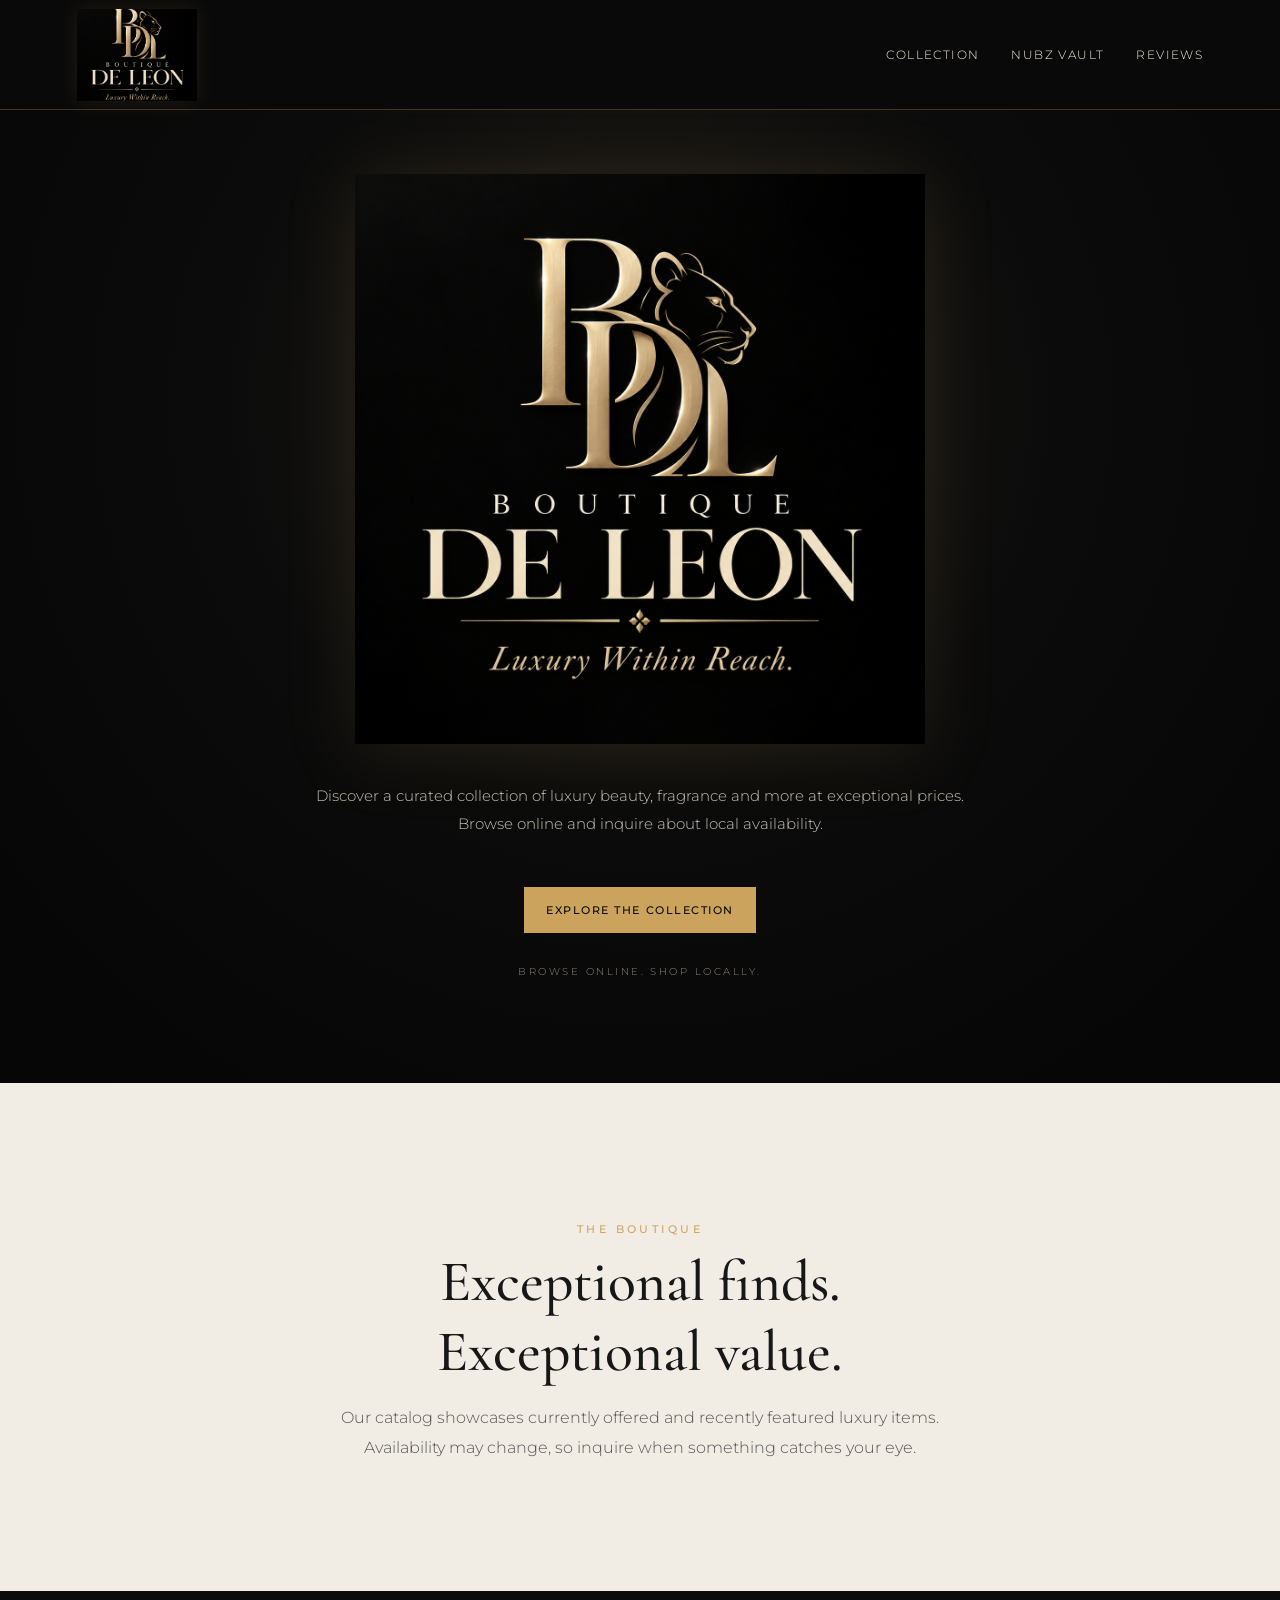
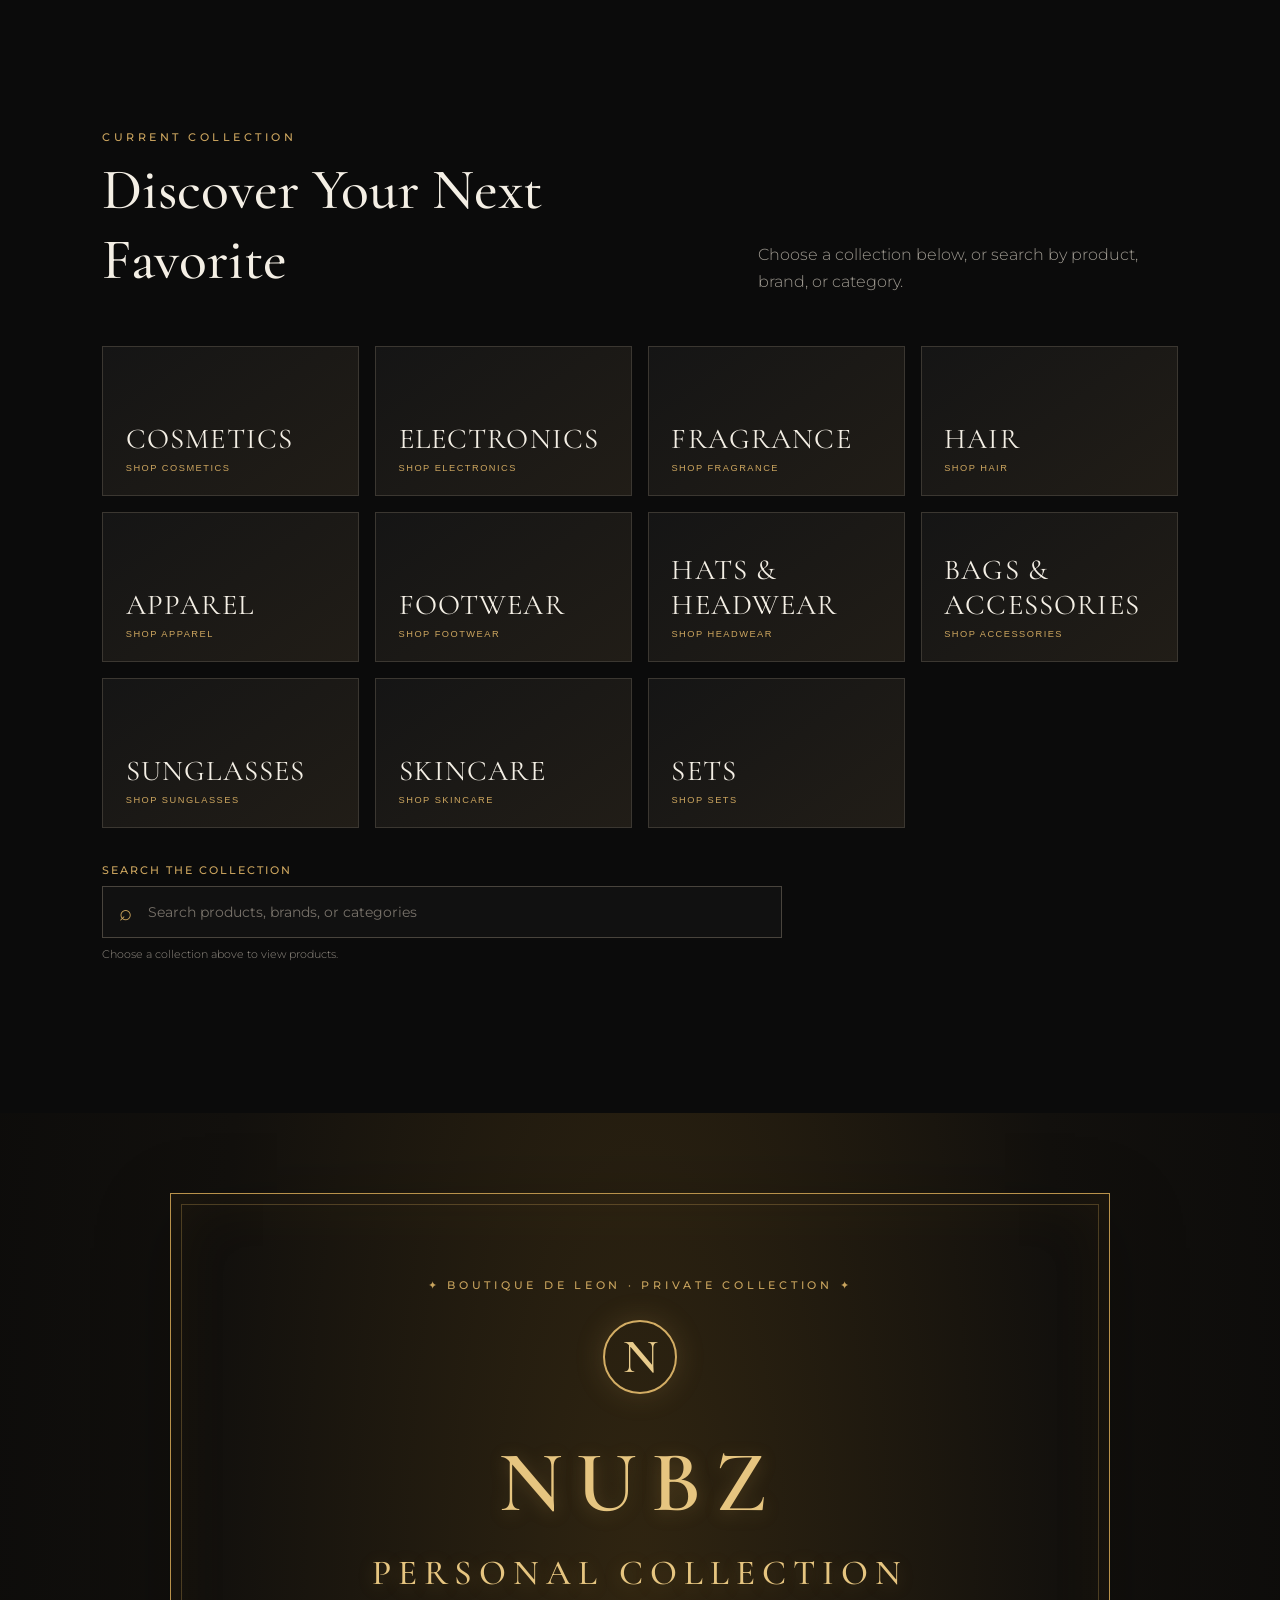
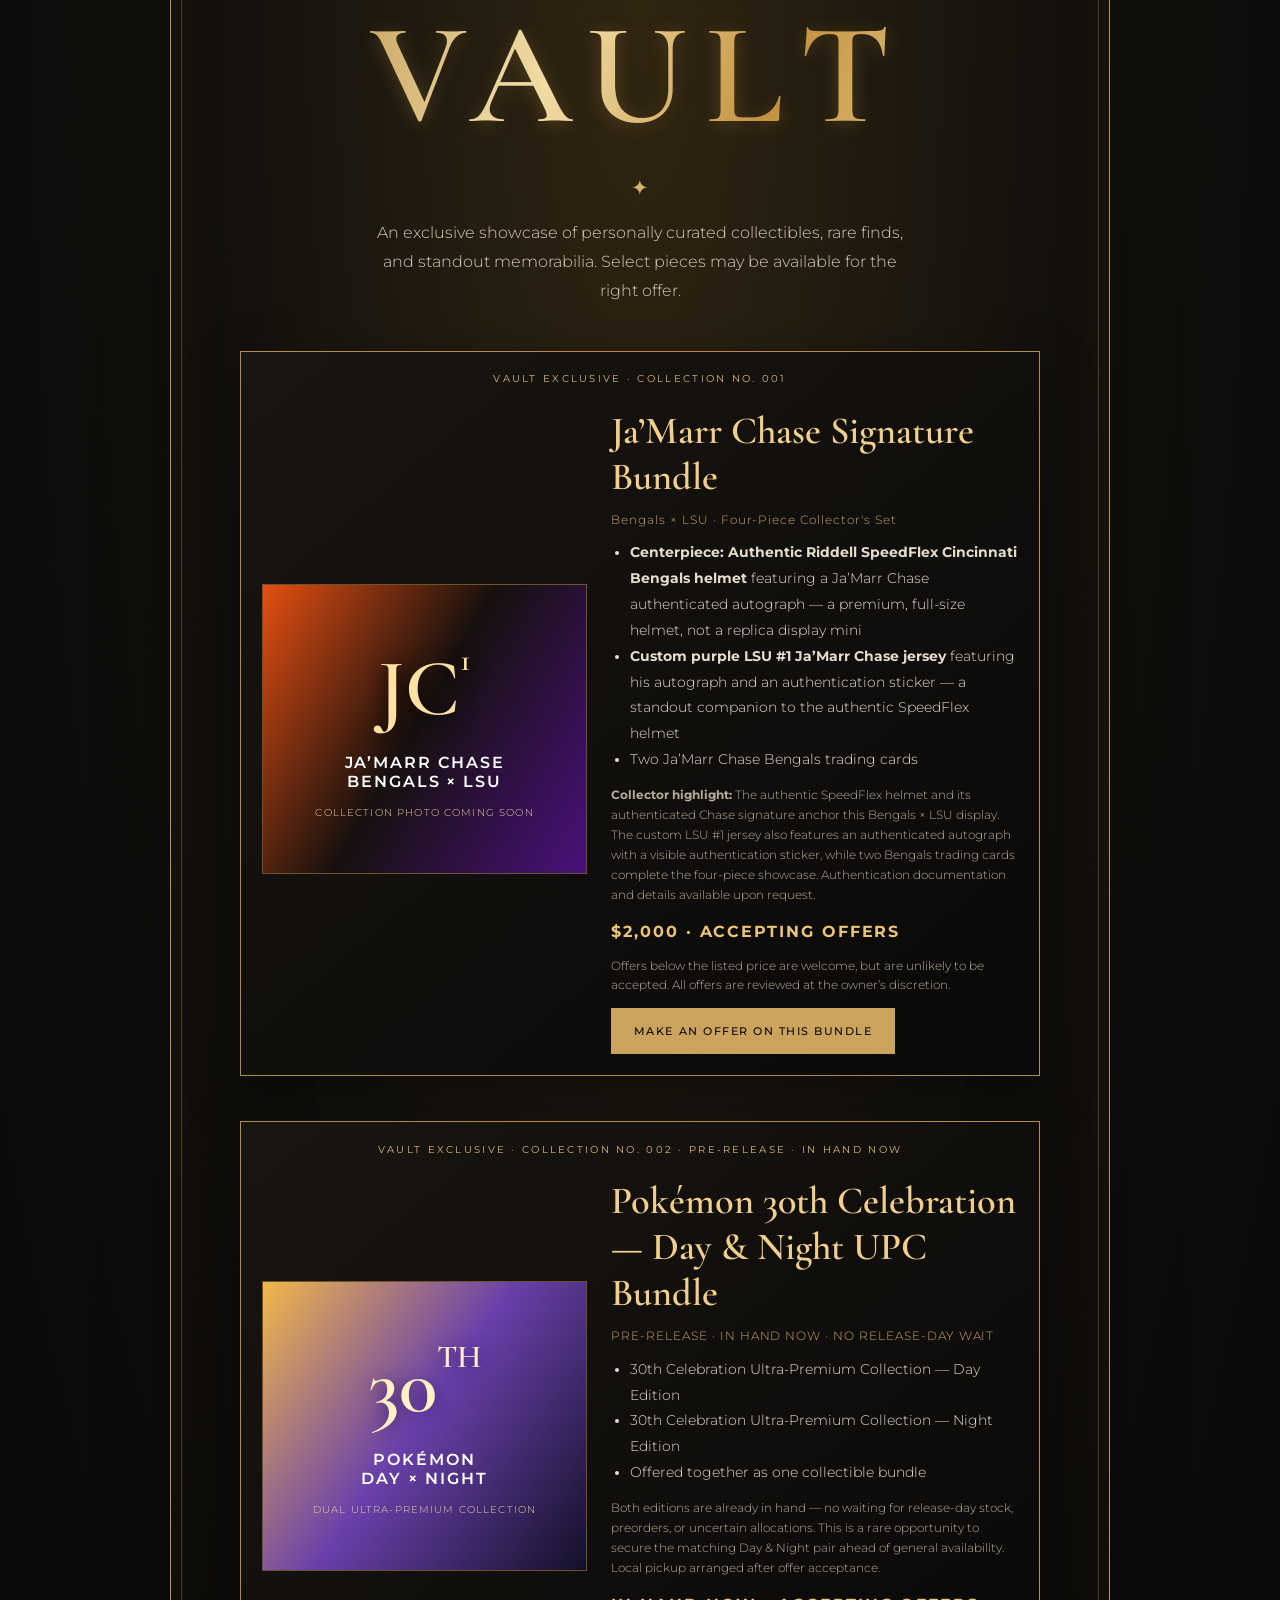
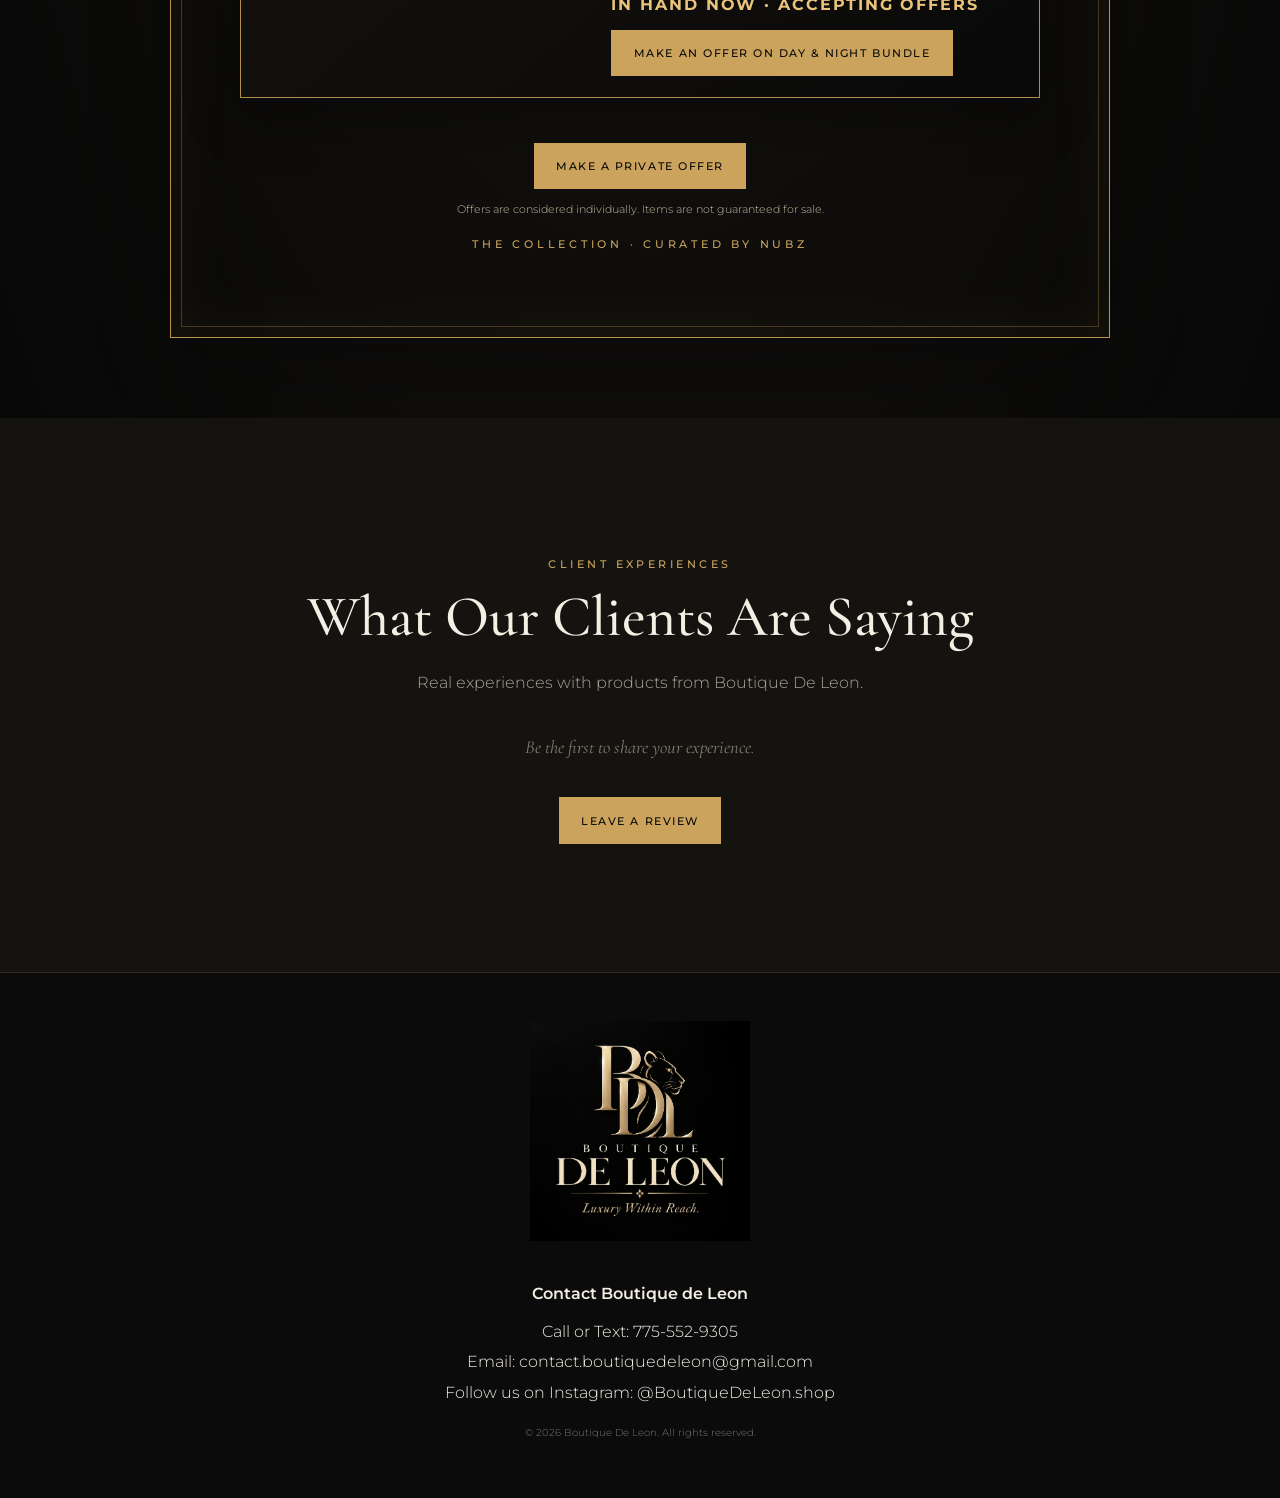
==== commit 52d0ede3: "Emphasize Day and Night UPC bundle is in hand and ready for offers" ====
--- a/index.html
+++ b/index.html
@@ -5,7 +5,7 @@
 <main><section class="hero" id="home"><img class="hero-logo" src="BDL%20Logo.png" alt="Boutique De Leon — Luxury Within Reach"><p class="hero-copy">Discover a curated collection of luxury beauty, fragrance and more at exceptional prices. Browse online and inquire about local availability.</p><div class="hero-actions"><a class="button gold" href="#collection">Explore the Collection</a></div><p class="local-note">Browse online. Shop locally.</p></section>
 <section class="section intro"><p class="eyebrow">THE BOUTIQUE</p><h2>Exceptional finds.<br>Exceptional value.</h2><p>Our catalog showcases currently offered and recently featured luxury items. Availability may change, so inquire when something catches your eye.</p></section>
 <section class="section collection" id="collection"><div class="section-heading"><div><p class="eyebrow">CURRENT COLLECTION</p><h2>Discover Your Next Favorite</h2></div><p>Choose a collection below, or search by product, brand, or category.</p></div><div class="category-tiles" aria-label="Shop by category"><button class="category-tile filter" data-filter="cosmetics"><span>Cosmetics</span><small>Shop Cosmetics</small></button><button class="category-tile filter" data-filter="electronics"><span>Electronics</span><small>Shop Electronics</small></button><button class="category-tile filter" data-filter="fragrance"><span>Fragrance</span><small>Shop Fragrance</small></button><button class="category-tile filter" data-filter="hair"><span>Hair</span><small>Shop Hair</small></button><button class="category-tile filter" data-filter="apparel"><span>Apparel</span><small>Shop Apparel</small></button><button class="category-tile filter" data-filter="footwear"><span>Footwear</span><small>Shop Footwear</small></button><button class="category-tile filter" data-filter="headwear"><span>Hats &amp; Headwear</span><small>Shop Headwear</small></button><button class="category-tile filter" data-filter="bags-accessories"><span>Bags &amp; Accessories</span><small>Shop Accessories</small></button><button class="category-tile filter" data-filter="sunglasses"><span>Sunglasses</span><small>Shop Sunglasses</small></button><button class="category-tile filter" data-filter="skincare"><span>Skincare</span><small>Shop Skincare</small></button><button class="category-tile filter" data-filter="gifts"><span>Sets</span><small>Shop Sets</small></button></div><div class="product-search"><label for="productSearch">Search the collection</label><div class="search-field"><span aria-hidden="true">⌕</span><input id="productSearch" type="search" placeholder="Search products, brands, or categories" autocomplete="off"><button id="clearSearch" type="button" aria-label="Clear product search" hidden>×</button></div><p id="searchResults" class="search-results" aria-live="polite"></p></div><div class="product-grid" id="productGrid"></div><p class="no-results" id="noResults" hidden>No products match your search. Try a different word or category.</p></section>
-<section class="section nubz-vault" id="nubz-vault" aria-labelledby="vault-title"><div class="vault-frame"><p class="vault-overline">✦ BOUTIQUE DE LEON · PRIVATE COLLECTION ✦</p><div class="vault-crest" aria-hidden="true">N</div><h2 id="vault-title" class="vault-title"><span>NUBZ</span><span>PERSONAL COLLECTION</span><strong>VAULT</strong></h2><div class="vault-rule" aria-hidden="true">✦</div><p class="vault-description">An exclusive showcase of personally curated collectibles, rare finds, and standout memorabilia. Select pieces may be available for the right offer.</p><article class="vault-feature" aria-labelledby="chase-bundle-title"><p class="vault-feature-label">VAULT EXCLUSIVE · COLLECTION NO. 001</p><div class="vault-feature-layout"><div class="vault-feature-art"><div class="vault-feature-monogram">JC<span>1</span></div><p>JA’MARR CHASE<br>BENGALS × LSU</p><small>COLLECTION PHOTO COMING SOON</small></div><div class="vault-feature-info"><h3 id="chase-bundle-title">Ja’Marr Chase Signature Bundle</h3><p class="vault-feature-subtitle">Bengals × LSU · Four-Piece Collector's Set</p><ul><li><strong>Centerpiece: Authentic Riddell SpeedFlex Cincinnati Bengals helmet</strong> featuring a Ja’Marr Chase authenticated autograph — a premium, full-size helmet, not a replica display mini</li><li><strong>Custom purple LSU #1 Ja’Marr Chase jersey</strong> featuring his autograph and an authentication sticker — a standout companion to the authentic SpeedFlex helmet</li><li>Two Ja’Marr Chase Bengals trading cards</li></ul><p class="vault-feature-note"><strong>Collector highlight:</strong> The authentic SpeedFlex helmet and its authenticated Chase signature anchor this Bengals × LSU display. The custom LSU #1 jersey also features an authenticated autograph with a visible authentication sticker, while two Bengals trading cards complete the four-piece showcase. Authentication documentation and details available upon request.</p><strong class="vault-feature-price">$2,000 · ACCEPTING OFFERS</strong><p class="vault-feature-note">Offers below the listed price are welcome, but are unlikely to be accepted. All offers are reviewed at the owner’s discretion.</p><button class="button gold" id="chaseOfferButton" type="button">Make an Offer on This Bundle</button></div></div></article><article class="vault-feature" aria-labelledby="pokemon-upc-title"><p class="vault-feature-label">VAULT EXCLUSIVE · COLLECTION NO. 002 · PRE-RELEASE</p><div class="vault-feature-layout"><div class="vault-feature-art vault-pokemon-art"><div class="vault-feature-monogram">30<span>TH</span></div><p>POKÉMON<br>DAY × NIGHT</p><small>DUAL ULTRA-PREMIUM COLLECTION</small></div><div class="vault-feature-info"><h3 id="pokemon-upc-title">Pokémon 30th Celebration — Day &amp; Night UPC Bundle</h3><p class="vault-feature-subtitle">PRE-RELEASE · MATCHING TWO-BOX COLLECTOR'S SET</p><ul><li>30th Celebration Ultra-Premium Collection — Day Edition</li><li>30th Celebration Ultra-Premium Collection — Night Edition</li><li>Offered together as one collectible bundle</li></ul><p class="vault-feature-note">Pre-release collector listing. Availability and fulfillment are subject to the products' official release and confirmed receipt. No advance payment or reservation is taken through this listing.</p><strong class="vault-feature-price">PRE-RELEASE · ACCEPTING OFFERS</strong><button class="button gold" id="pokemonOfferButton" type="button">Make an Offer on Day &amp; Night Bundle</button></div></div></article><button class="button gold vault-offer-button" id="openVaultOffer" type="button">Make a Private Offer</button><p class="vault-offer-note">Offers are considered individually. Items are not guaranteed for sale.</p><p class="vault-footnote">THE COLLECTION · CURATED BY NUBZ</p></div></section>
+<section class="section nubz-vault" id="nubz-vault" aria-labelledby="vault-title"><div class="vault-frame"><p class="vault-overline">✦ BOUTIQUE DE LEON · PRIVATE COLLECTION ✦</p><div class="vault-crest" aria-hidden="true">N</div><h2 id="vault-title" class="vault-title"><span>NUBZ</span><span>PERSONAL COLLECTION</span><strong>VAULT</strong></h2><div class="vault-rule" aria-hidden="true">✦</div><p class="vault-description">An exclusive showcase of personally curated collectibles, rare finds, and standout memorabilia. Select pieces may be available for the right offer.</p><article class="vault-feature" aria-labelledby="chase-bundle-title"><p class="vault-feature-label">VAULT EXCLUSIVE · COLLECTION NO. 001</p><div class="vault-feature-layout"><div class="vault-feature-art"><div class="vault-feature-monogram">JC<span>1</span></div><p>JA’MARR CHASE<br>BENGALS × LSU</p><small>COLLECTION PHOTO COMING SOON</small></div><div class="vault-feature-info"><h3 id="chase-bundle-title">Ja’Marr Chase Signature Bundle</h3><p class="vault-feature-subtitle">Bengals × LSU · Four-Piece Collector's Set</p><ul><li><strong>Centerpiece: Authentic Riddell SpeedFlex Cincinnati Bengals helmet</strong> featuring a Ja’Marr Chase authenticated autograph — a premium, full-size helmet, not a replica display mini</li><li><strong>Custom purple LSU #1 Ja’Marr Chase jersey</strong> featuring his autograph and an authentication sticker — a standout companion to the authentic SpeedFlex helmet</li><li>Two Ja’Marr Chase Bengals trading cards</li></ul><p class="vault-feature-note"><strong>Collector highlight:</strong> The authentic SpeedFlex helmet and its authenticated Chase signature anchor this Bengals × LSU display. The custom LSU #1 jersey also features an authenticated autograph with a visible authentication sticker, while two Bengals trading cards complete the four-piece showcase. Authentication documentation and details available upon request.</p><strong class="vault-feature-price">$2,000 · ACCEPTING OFFERS</strong><p class="vault-feature-note">Offers below the listed price are welcome, but are unlikely to be accepted. All offers are reviewed at the owner’s discretion.</p><button class="button gold" id="chaseOfferButton" type="button">Make an Offer on This Bundle</button></div></div></article><article class="vault-feature" aria-labelledby="pokemon-upc-title"><p class="vault-feature-label">VAULT EXCLUSIVE · COLLECTION NO. 002 · PRE-RELEASE · IN HAND NOW</p><div class="vault-feature-layout"><div class="vault-feature-art vault-pokemon-art"><div class="vault-feature-monogram">30<span>TH</span></div><p>POKÉMON<br>DAY × NIGHT</p><small>DUAL ULTRA-PREMIUM COLLECTION</small></div><div class="vault-feature-info"><h3 id="pokemon-upc-title">Pokémon 30th Celebration — Day &amp; Night UPC Bundle</h3><p class="vault-feature-subtitle">PRE-RELEASE · IN HAND NOW · NO RELEASE-DAY WAIT</p><ul><li>30th Celebration Ultra-Premium Collection — Day Edition</li><li>30th Celebration Ultra-Premium Collection — Night Edition</li><li>Offered together as one collectible bundle</li></ul><p class="vault-feature-note">Both editions are already in hand — no waiting for release-day stock, preorders, or uncertain allocations. This is a rare opportunity to secure the matching Day &amp; Night pair ahead of general availability. Local pickup arranged after offer acceptance.</p><strong class="vault-feature-price">IN HAND NOW · ACCEPTING OFFERS</strong><button class="button gold" id="pokemonOfferButton" type="button">Make an Offer on Day &amp; Night Bundle</button></div></div></article><button class="button gold vault-offer-button" id="openVaultOffer" type="button">Make a Private Offer</button><p class="vault-offer-note">Offers are considered individually. Items are not guaranteed for sale.</p><p class="vault-footnote">THE COLLECTION · CURATED BY NUBZ</p></div></section>
 <section class="section testimonials" id="reviews"><div class="testimonial-heading"><p class="eyebrow">CLIENT EXPERIENCES</p><h2>What Our Clients Are Saying</h2><p>Real experiences with products from Boutique De Leon.</p></div><div class="approved-reviews" id="approvedReviews" aria-live="polite"></div><p class="reviews-empty" id="reviewsEmpty">Be the first to share your experience.</p><button class="button gold" id="openReviewSection" type="button">Leave a Review</button></section></main>
 <footer><img class="footer-logo" src="BDL%20Logo.png" alt="Boutique De Leon"><div class="footer-contact" aria-label="Contact Boutique de Leon" style="text-align:center;margin:18px auto;line-height:1.9"><p style="margin:0 0 8px;font-weight:600">Contact Boutique de Leon</p><p style="margin:0">Call or Text: <a href="tel:+17755529305">775-552-9305</a></p><p style="margin:0">Email: <a href="mailto:contact.boutiquedeleon@gmail.com">contact.boutiquedeleon@gmail.com</a></p><p style="margin:0">Follow us on Instagram: <a href="https://www.instagram.com/boutiquedeleon.shop/" target="_blank" rel="noopener noreferrer">@BoutiqueDeLeon.shop</a></p></div><p class="small">© <span id="year"></span> Boutique De Leon. All rights reserved.</p></footer>
 <dialog id="inquiryDialog"><button class="close" aria-label="Close">×</button><p class="eyebrow">BOUTIQUE DE LEON</p><h2>Purchase Request</h2><form id="inquiryForm" class="form live-form" action="https://formspree.io/f/mqpakjov" method="POST"><input type="hidden" name="inquiry_type" value="Purchase Request"><input id="inquirySubject" type="hidden" name="_subject" value="Boutique De Leon — Purchase Request"><label>Item<input id="inquiryItem" name="product" type="text" readonly required></label><label>Name<input name="name" type="text" minlength="2" autocomplete="name" required></label><label>Phone Number<input name="phone" type="tel" inputmode="numeric" autocomplete="tel" pattern="[0-9]{10}" minlength="10" maxlength="10" placeholder="7755551234" title="Please enter a 10-digit phone number with numbers only." required></label><label>Email Address<input name="email" type="email" autocomplete="email" placeholder="name@example.com" required></label><label>Payment Method<select name="payment_method" required><option value="" selected disabled>Select payment method</option><option value="Cash">Cash</option><option value="Zelle">Zelle</option><option value="Venmo">Venmo</option><option value="Cash App">Cash App</option></select></label><label>Preferred Pickup Address<input name="preferred_pickup_address" type="text" autocomplete="street-address" placeholder="Street address or preferred meeting place" required></label><label>City<input name="pickup_city" type="text" value="Carson City" readonly required style="background:#e4e4e4;color:#444;cursor:not-allowed"></label><label>State<input name="pickup_state" type="text" value="NV" readonly required style="background:#e4e4e4;color:#444;cursor:not-allowed"></label><label>Preferred Contact Method<select name="preferred_contact_method" required><option value="" selected disabled>Select contact method</option><option value="Text Message">Text Message</option><option value="Phone Call">Phone Call</option><option value="Email">Email</option></select></label><button class="button gold" type="submit">Submit Purchase Request</button><p class="form-note">Submitting a request does not process payment or reserve an item. Boutique De Leon will confirm availability and pickup details.</p><p class="form-status" aria-live="polite"></p></form><div class="review-success" id="purchaseSuccess" role="status" aria-live="polite" hidden><div class="review-success-check" aria-hidden="true">✓</div><h2>Purchase Request Submitted!</h2><p>Thank you for your purchase request. Boutique de Leon will contact you through your preferred contact method to confirm availability and arrange product pickup.</p><p>No additional submission is necessary.</p><button class="button gold purchase-success-close" type="button">Close</button></div></dialog>
--- a/styles.css
+++ b/styles.css
@@ -32,3 +32,5 @@
 .vault-feature-monogram span{font-size:2rem;vertical-align:top}.vault-feature-art p{font-weight:600;letter-spacing:.12em;color:white!important}.vault-feature-art small{font-size:.6rem;color:#ebd3a7;letter-spacing:.12em}
 .vault-feature-info h3{font:600 clamp(1.8rem,3vw,2.7rem) "Cormorant Garamond",serif;color:#f0ce8d;margin:.2rem 0}.vault-feature-subtitle{color:#caa56a!important;font-size:.75rem;letter-spacing:.08em}.vault-feature-info ul{padding-left:1.2rem;line-height:1.9;color:#e6dccb;font-size:.85rem}.vault-feature-note{font-size:.73rem;color:#b9ac97!important;line-height:1.7}.vault-feature-price{display:block;color:#e9c47a;letter-spacing:.12em;margin:1rem 0}.vault-offer-note{color:#c4b69e!important;font-size:.7rem;margin:.8rem 0 1.2rem!important}
 @media(max-width:650px){.vault-feature-layout{grid-template-columns:1fr}.vault-feature-art{min-height:230px}.vault-feature{padding:1rem}}
+
+.vault-pokemon-art{background:linear-gradient(125deg,#f2b84a 0%,#6940aa 48%,#141029 100%)}.vault-pokemon-art .vault-feature-monogram{color:#fff1c3;text-shadow:0 3px 18px #38206a}
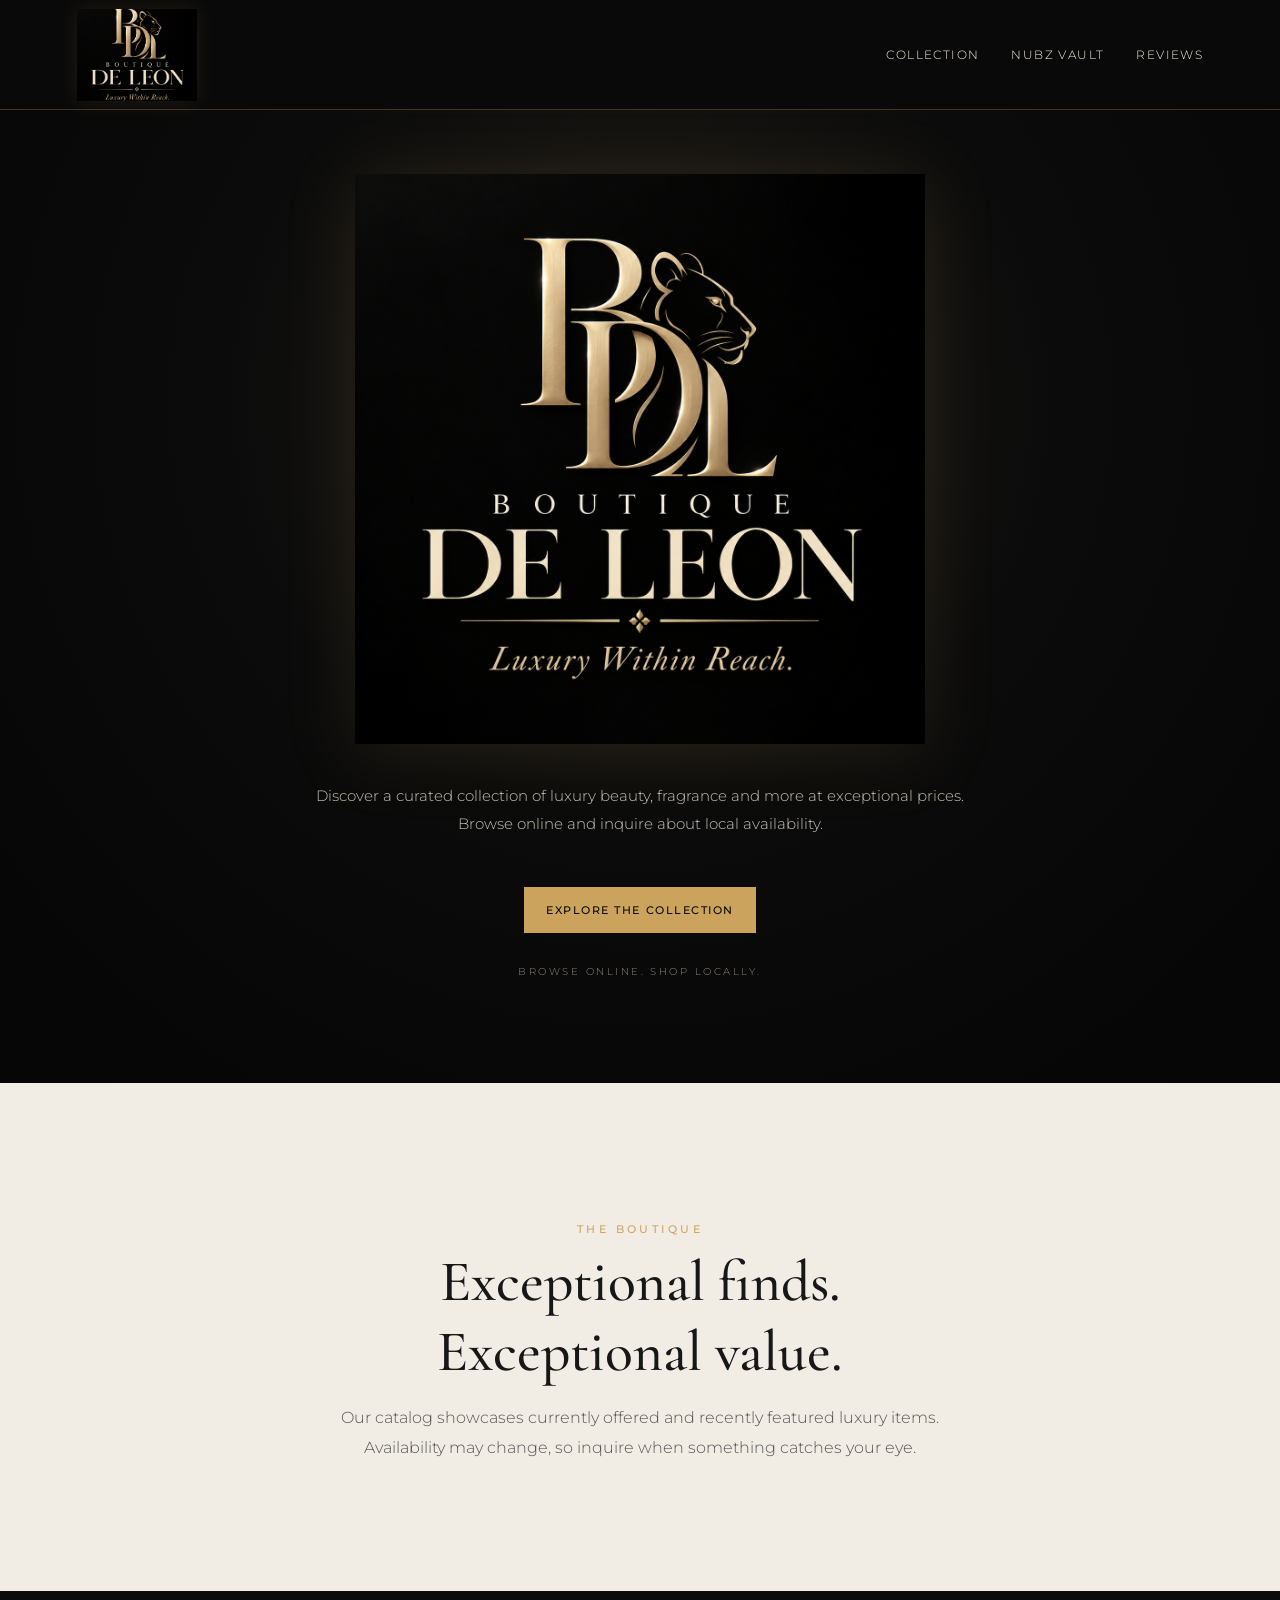
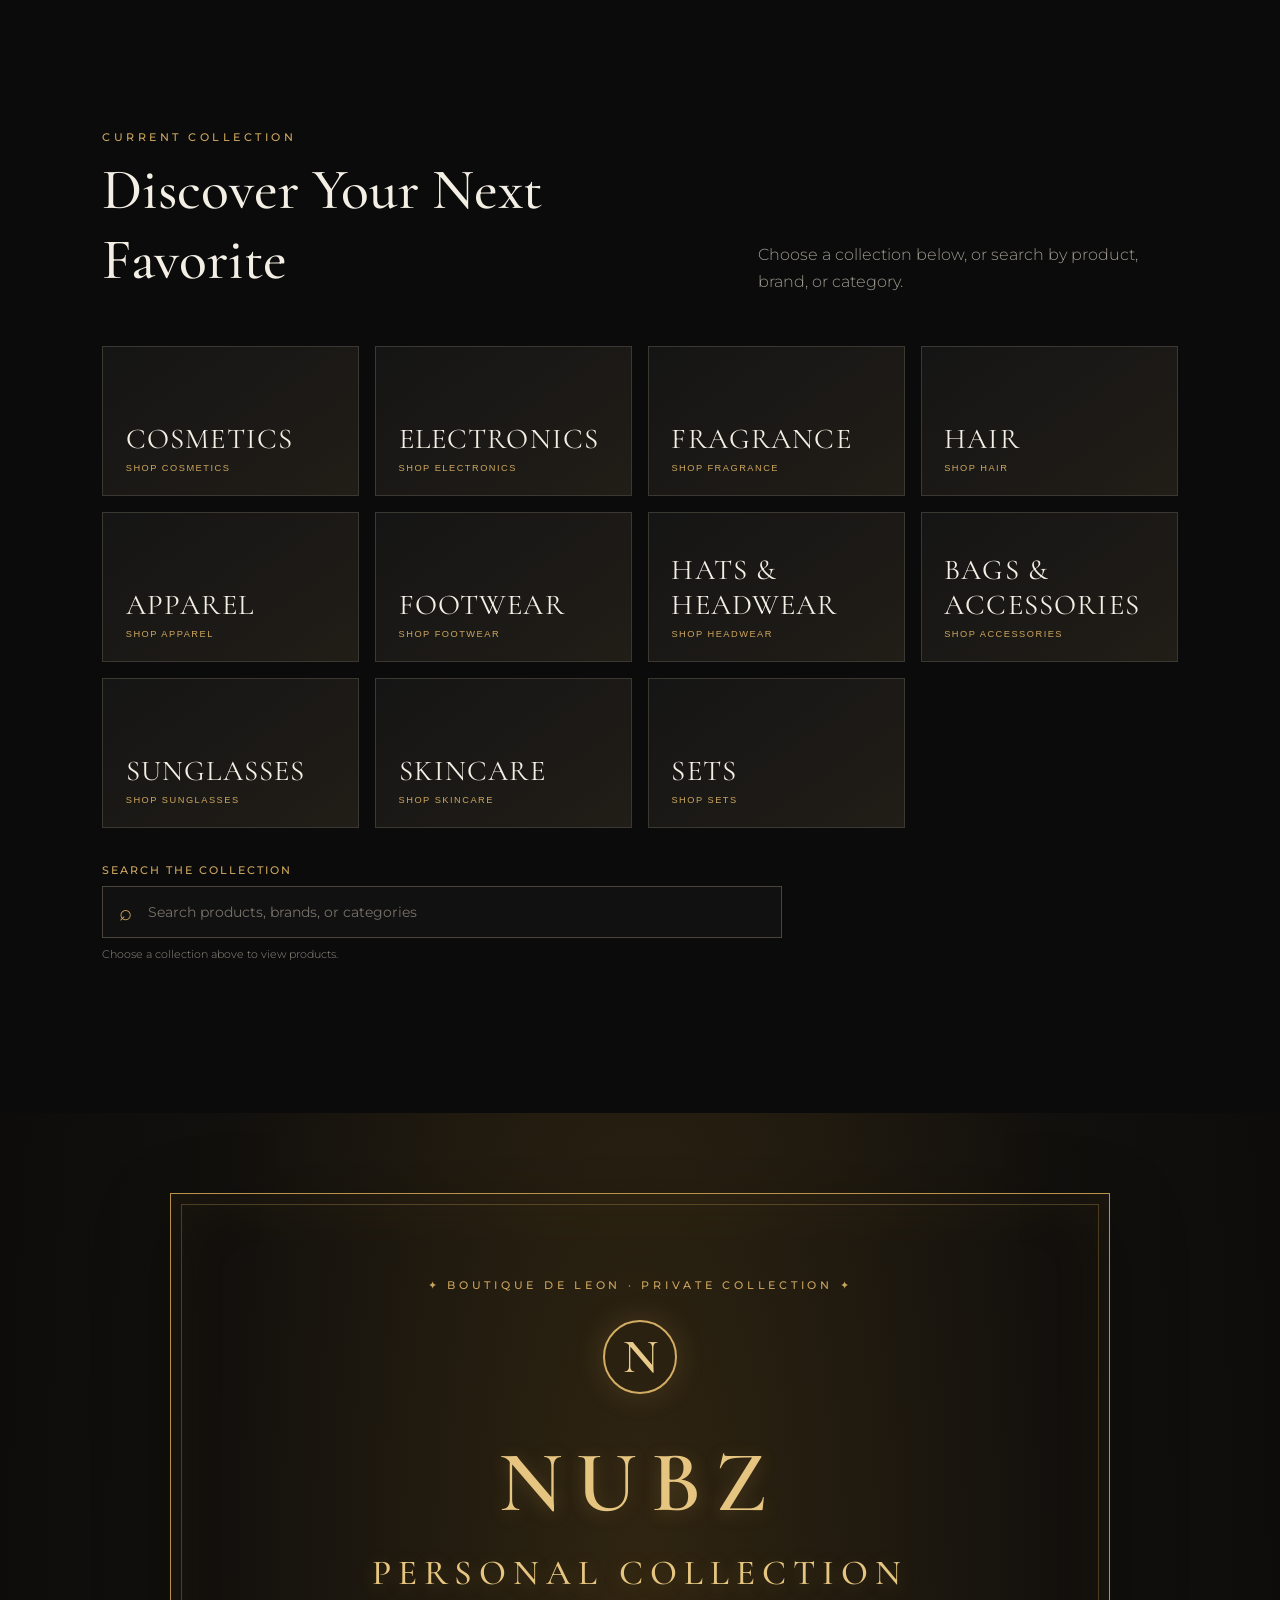
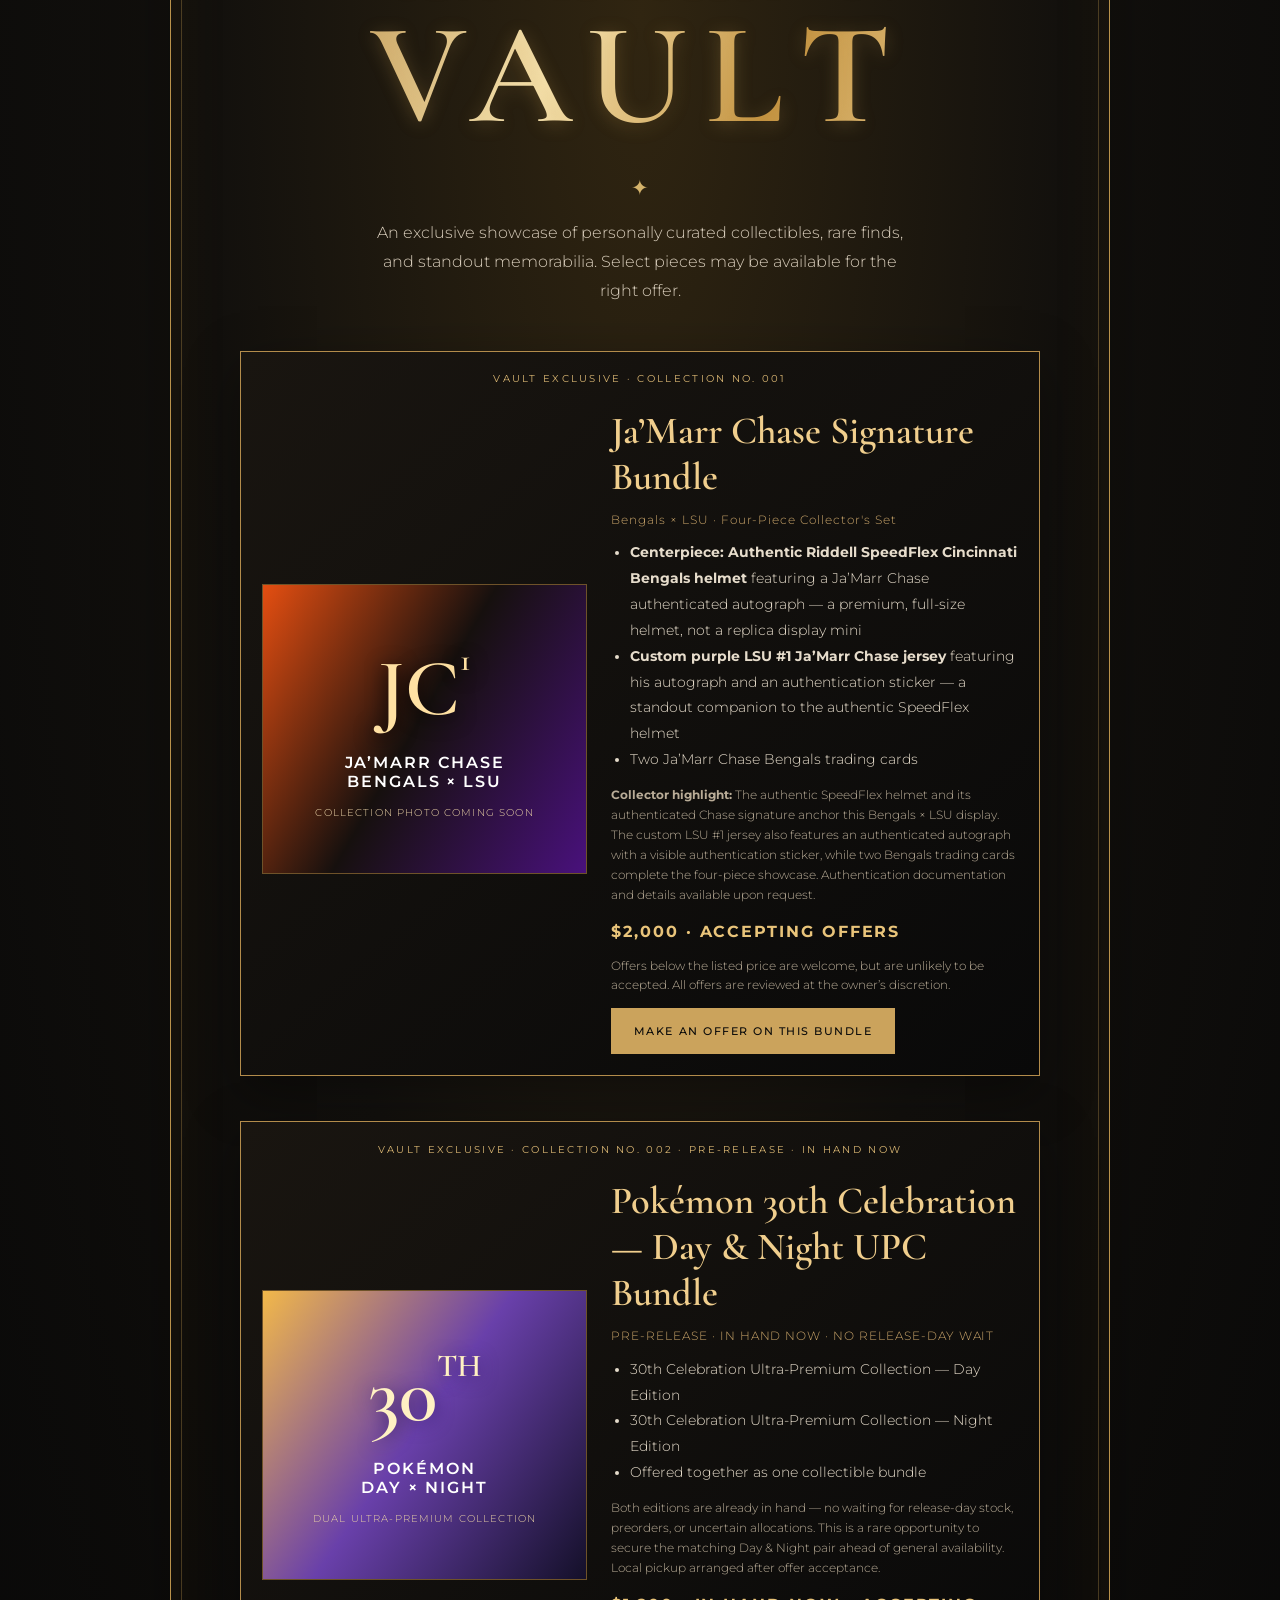
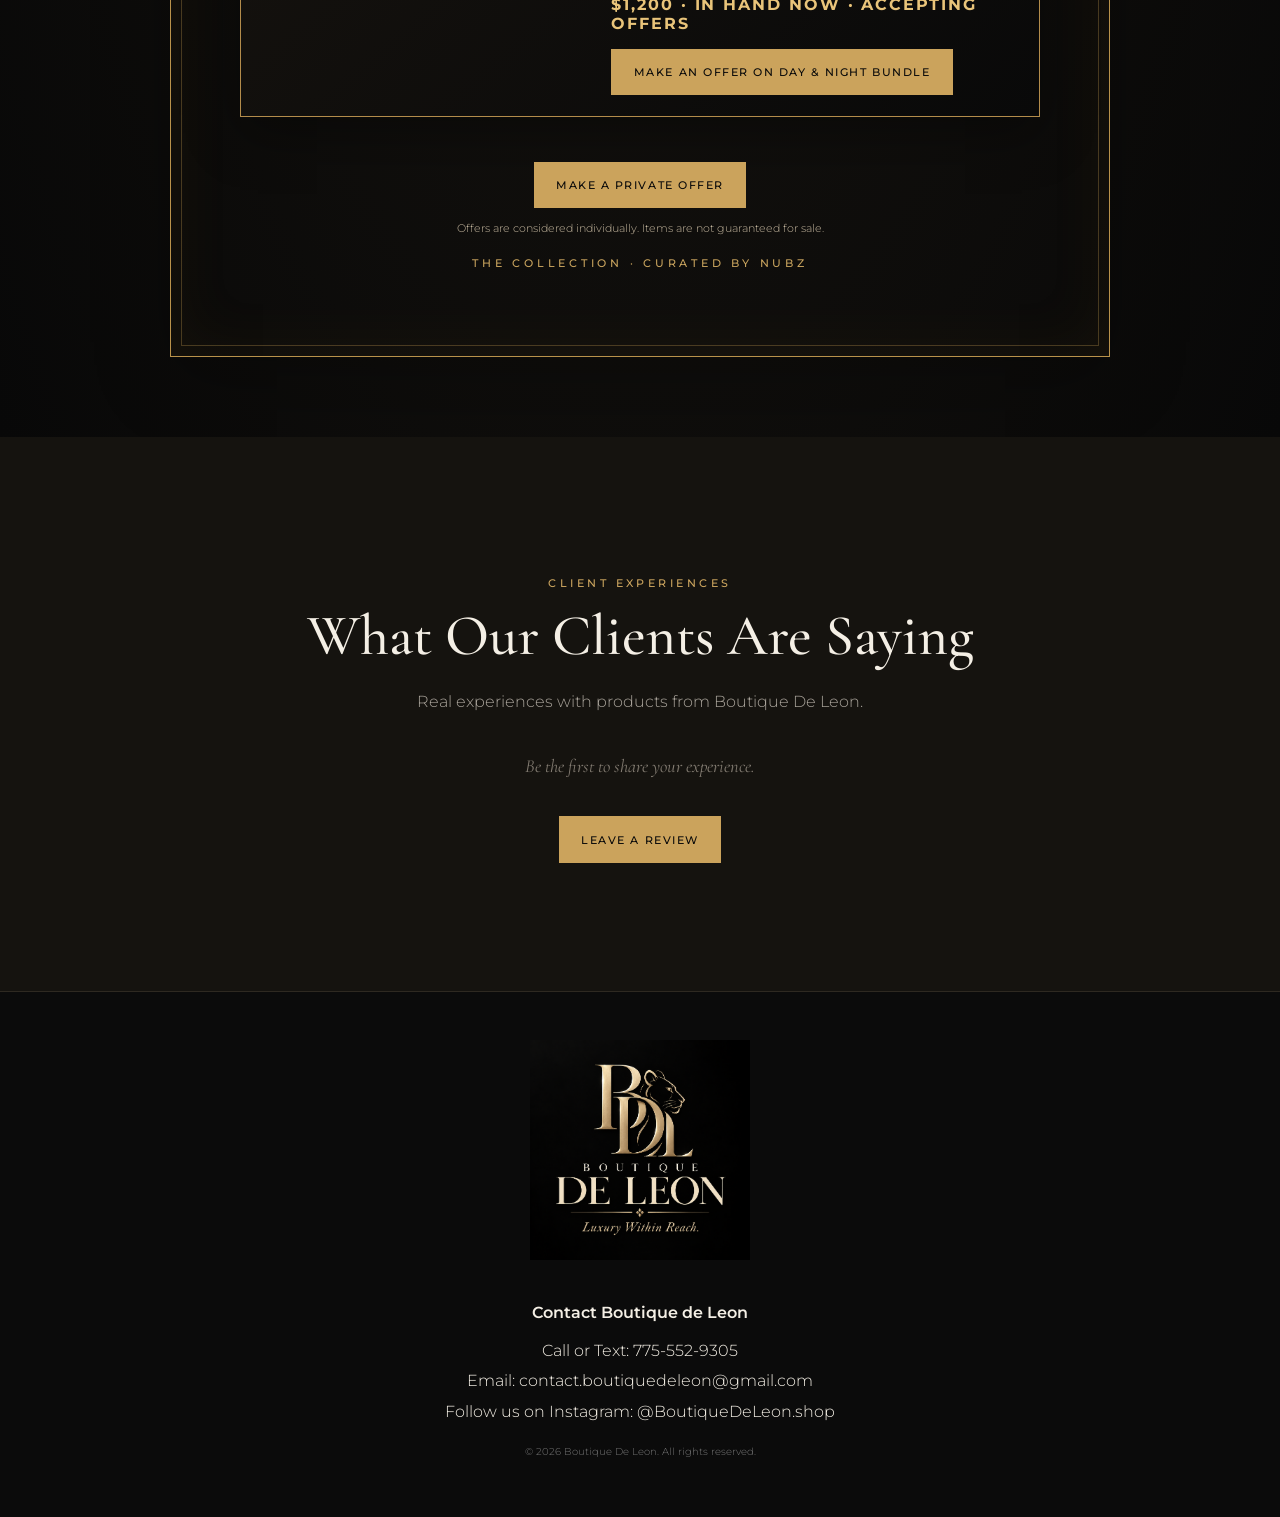
==== commit 102a3b85: "Price Pokemon Day and Night UPC Vault bundle at $1,200" ====
--- a/index.html
+++ b/index.html
@@ -5,7 +5,7 @@
 <main><section class="hero" id="home"><img class="hero-logo" src="BDL%20Logo.png" alt="Boutique De Leon — Luxury Within Reach"><p class="hero-copy">Discover a curated collection of luxury beauty, fragrance and more at exceptional prices. Browse online and inquire about local availability.</p><div class="hero-actions"><a class="button gold" href="#collection">Explore the Collection</a></div><p class="local-note">Browse online. Shop locally.</p></section>
 <section class="section intro"><p class="eyebrow">THE BOUTIQUE</p><h2>Exceptional finds.<br>Exceptional value.</h2><p>Our catalog showcases currently offered and recently featured luxury items. Availability may change, so inquire when something catches your eye.</p></section>
 <section class="section collection" id="collection"><div class="section-heading"><div><p class="eyebrow">CURRENT COLLECTION</p><h2>Discover Your Next Favorite</h2></div><p>Choose a collection below, or search by product, brand, or category.</p></div><div class="category-tiles" aria-label="Shop by category"><button class="category-tile filter" data-filter="cosmetics"><span>Cosmetics</span><small>Shop Cosmetics</small></button><button class="category-tile filter" data-filter="electronics"><span>Electronics</span><small>Shop Electronics</small></button><button class="category-tile filter" data-filter="fragrance"><span>Fragrance</span><small>Shop Fragrance</small></button><button class="category-tile filter" data-filter="hair"><span>Hair</span><small>Shop Hair</small></button><button class="category-tile filter" data-filter="apparel"><span>Apparel</span><small>Shop Apparel</small></button><button class="category-tile filter" data-filter="footwear"><span>Footwear</span><small>Shop Footwear</small></button><button class="category-tile filter" data-filter="headwear"><span>Hats &amp; Headwear</span><small>Shop Headwear</small></button><button class="category-tile filter" data-filter="bags-accessories"><span>Bags &amp; Accessories</span><small>Shop Accessories</small></button><button class="category-tile filter" data-filter="sunglasses"><span>Sunglasses</span><small>Shop Sunglasses</small></button><button class="category-tile filter" data-filter="skincare"><span>Skincare</span><small>Shop Skincare</small></button><button class="category-tile filter" data-filter="gifts"><span>Sets</span><small>Shop Sets</small></button></div><div class="product-search"><label for="productSearch">Search the collection</label><div class="search-field"><span aria-hidden="true">⌕</span><input id="productSearch" type="search" placeholder="Search products, brands, or categories" autocomplete="off"><button id="clearSearch" type="button" aria-label="Clear product search" hidden>×</button></div><p id="searchResults" class="search-results" aria-live="polite"></p></div><div class="product-grid" id="productGrid"></div><p class="no-results" id="noResults" hidden>No products match your search. Try a different word or category.</p></section>
-<section class="section nubz-vault" id="nubz-vault" aria-labelledby="vault-title"><div class="vault-frame"><p class="vault-overline">✦ BOUTIQUE DE LEON · PRIVATE COLLECTION ✦</p><div class="vault-crest" aria-hidden="true">N</div><h2 id="vault-title" class="vault-title"><span>NUBZ</span><span>PERSONAL COLLECTION</span><strong>VAULT</strong></h2><div class="vault-rule" aria-hidden="true">✦</div><p class="vault-description">An exclusive showcase of personally curated collectibles, rare finds, and standout memorabilia. Select pieces may be available for the right offer.</p><article class="vault-feature" aria-labelledby="chase-bundle-title"><p class="vault-feature-label">VAULT EXCLUSIVE · COLLECTION NO. 001</p><div class="vault-feature-layout"><div class="vault-feature-art"><div class="vault-feature-monogram">JC<span>1</span></div><p>JA’MARR CHASE<br>BENGALS × LSU</p><small>COLLECTION PHOTO COMING SOON</small></div><div class="vault-feature-info"><h3 id="chase-bundle-title">Ja’Marr Chase Signature Bundle</h3><p class="vault-feature-subtitle">Bengals × LSU · Four-Piece Collector's Set</p><ul><li><strong>Centerpiece: Authentic Riddell SpeedFlex Cincinnati Bengals helmet</strong> featuring a Ja’Marr Chase authenticated autograph — a premium, full-size helmet, not a replica display mini</li><li><strong>Custom purple LSU #1 Ja’Marr Chase jersey</strong> featuring his autograph and an authentication sticker — a standout companion to the authentic SpeedFlex helmet</li><li>Two Ja’Marr Chase Bengals trading cards</li></ul><p class="vault-feature-note"><strong>Collector highlight:</strong> The authentic SpeedFlex helmet and its authenticated Chase signature anchor this Bengals × LSU display. The custom LSU #1 jersey also features an authenticated autograph with a visible authentication sticker, while two Bengals trading cards complete the four-piece showcase. Authentication documentation and details available upon request.</p><strong class="vault-feature-price">$2,000 · ACCEPTING OFFERS</strong><p class="vault-feature-note">Offers below the listed price are welcome, but are unlikely to be accepted. All offers are reviewed at the owner’s discretion.</p><button class="button gold" id="chaseOfferButton" type="button">Make an Offer on This Bundle</button></div></div></article><article class="vault-feature" aria-labelledby="pokemon-upc-title"><p class="vault-feature-label">VAULT EXCLUSIVE · COLLECTION NO. 002 · PRE-RELEASE · IN HAND NOW</p><div class="vault-feature-layout"><div class="vault-feature-art vault-pokemon-art"><div class="vault-feature-monogram">30<span>TH</span></div><p>POKÉMON<br>DAY × NIGHT</p><small>DUAL ULTRA-PREMIUM COLLECTION</small></div><div class="vault-feature-info"><h3 id="pokemon-upc-title">Pokémon 30th Celebration — Day &amp; Night UPC Bundle</h3><p class="vault-feature-subtitle">PRE-RELEASE · IN HAND NOW · NO RELEASE-DAY WAIT</p><ul><li>30th Celebration Ultra-Premium Collection — Day Edition</li><li>30th Celebration Ultra-Premium Collection — Night Edition</li><li>Offered together as one collectible bundle</li></ul><p class="vault-feature-note">Both editions are already in hand — no waiting for release-day stock, preorders, or uncertain allocations. This is a rare opportunity to secure the matching Day &amp; Night pair ahead of general availability. Local pickup arranged after offer acceptance.</p><strong class="vault-feature-price">IN HAND NOW · ACCEPTING OFFERS</strong><button class="button gold" id="pokemonOfferButton" type="button">Make an Offer on Day &amp; Night Bundle</button></div></div></article><button class="button gold vault-offer-button" id="openVaultOffer" type="button">Make a Private Offer</button><p class="vault-offer-note">Offers are considered individually. Items are not guaranteed for sale.</p><p class="vault-footnote">THE COLLECTION · CURATED BY NUBZ</p></div></section>
+<section class="section nubz-vault" id="nubz-vault" aria-labelledby="vault-title"><div class="vault-frame"><p class="vault-overline">✦ BOUTIQUE DE LEON · PRIVATE COLLECTION ✦</p><div class="vault-crest" aria-hidden="true">N</div><h2 id="vault-title" class="vault-title"><span>NUBZ</span><span>PERSONAL COLLECTION</span><strong>VAULT</strong></h2><div class="vault-rule" aria-hidden="true">✦</div><p class="vault-description">An exclusive showcase of personally curated collectibles, rare finds, and standout memorabilia. Select pieces may be available for the right offer.</p><article class="vault-feature" aria-labelledby="chase-bundle-title"><p class="vault-feature-label">VAULT EXCLUSIVE · COLLECTION NO. 001</p><div class="vault-feature-layout"><div class="vault-feature-art"><div class="vault-feature-monogram">JC<span>1</span></div><p>JA’MARR CHASE<br>BENGALS × LSU</p><small>COLLECTION PHOTO COMING SOON</small></div><div class="vault-feature-info"><h3 id="chase-bundle-title">Ja’Marr Chase Signature Bundle</h3><p class="vault-feature-subtitle">Bengals × LSU · Four-Piece Collector's Set</p><ul><li><strong>Centerpiece: Authentic Riddell SpeedFlex Cincinnati Bengals helmet</strong> featuring a Ja’Marr Chase authenticated autograph — a premium, full-size helmet, not a replica display mini</li><li><strong>Custom purple LSU #1 Ja’Marr Chase jersey</strong> featuring his autograph and an authentication sticker — a standout companion to the authentic SpeedFlex helmet</li><li>Two Ja’Marr Chase Bengals trading cards</li></ul><p class="vault-feature-note"><strong>Collector highlight:</strong> The authentic SpeedFlex helmet and its authenticated Chase signature anchor this Bengals × LSU display. The custom LSU #1 jersey also features an authenticated autograph with a visible authentication sticker, while two Bengals trading cards complete the four-piece showcase. Authentication documentation and details available upon request.</p><strong class="vault-feature-price">$2,000 · ACCEPTING OFFERS</strong><p class="vault-feature-note">Offers below the listed price are welcome, but are unlikely to be accepted. All offers are reviewed at the owner’s discretion.</p><button class="button gold" id="chaseOfferButton" type="button">Make an Offer on This Bundle</button></div></div></article><article class="vault-feature" aria-labelledby="pokemon-upc-title"><p class="vault-feature-label">VAULT EXCLUSIVE · COLLECTION NO. 002 · PRE-RELEASE · IN HAND NOW</p><div class="vault-feature-layout"><div class="vault-feature-art vault-pokemon-art"><div class="vault-feature-monogram">30<span>TH</span></div><p>POKÉMON<br>DAY × NIGHT</p><small>DUAL ULTRA-PREMIUM COLLECTION</small></div><div class="vault-feature-info"><h3 id="pokemon-upc-title">Pokémon 30th Celebration — Day &amp; Night UPC Bundle</h3><p class="vault-feature-subtitle">PRE-RELEASE · IN HAND NOW · NO RELEASE-DAY WAIT</p><ul><li>30th Celebration Ultra-Premium Collection — Day Edition</li><li>30th Celebration Ultra-Premium Collection — Night Edition</li><li>Offered together as one collectible bundle</li></ul><p class="vault-feature-note">Both editions are already in hand — no waiting for release-day stock, preorders, or uncertain allocations. This is a rare opportunity to secure the matching Day &amp; Night pair ahead of general availability. Local pickup arranged after offer acceptance.</p><strong class="vault-feature-price">$1,200 · IN HAND NOW · ACCEPTING OFFERS</strong><button class="button gold" id="pokemonOfferButton" type="button">Make an Offer on Day &amp; Night Bundle</button></div></div></article><button class="button gold vault-offer-button" id="openVaultOffer" type="button">Make a Private Offer</button><p class="vault-offer-note">Offers are considered individually. Items are not guaranteed for sale.</p><p class="vault-footnote">THE COLLECTION · CURATED BY NUBZ</p></div></section>
 <section class="section testimonials" id="reviews"><div class="testimonial-heading"><p class="eyebrow">CLIENT EXPERIENCES</p><h2>What Our Clients Are Saying</h2><p>Real experiences with products from Boutique De Leon.</p></div><div class="approved-reviews" id="approvedReviews" aria-live="polite"></div><p class="reviews-empty" id="reviewsEmpty">Be the first to share your experience.</p><button class="button gold" id="openReviewSection" type="button">Leave a Review</button></section></main>
 <footer><img class="footer-logo" src="BDL%20Logo.png" alt="Boutique De Leon"><div class="footer-contact" aria-label="Contact Boutique de Leon" style="text-align:center;margin:18px auto;line-height:1.9"><p style="margin:0 0 8px;font-weight:600">Contact Boutique de Leon</p><p style="margin:0">Call or Text: <a href="tel:+17755529305">775-552-9305</a></p><p style="margin:0">Email: <a href="mailto:contact.boutiquedeleon@gmail.com">contact.boutiquedeleon@gmail.com</a></p><p style="margin:0">Follow us on Instagram: <a href="https://www.instagram.com/boutiquedeleon.shop/" target="_blank" rel="noopener noreferrer">@BoutiqueDeLeon.shop</a></p></div><p class="small">© <span id="year"></span> Boutique De Leon. All rights reserved.</p></footer>
 <dialog id="inquiryDialog"><button class="close" aria-label="Close">×</button><p class="eyebrow">BOUTIQUE DE LEON</p><h2>Purchase Request</h2><form id="inquiryForm" class="form live-form" action="https://formspree.io/f/mqpakjov" method="POST"><input type="hidden" name="inquiry_type" value="Purchase Request"><input id="inquirySubject" type="hidden" name="_subject" value="Boutique De Leon — Purchase Request"><label>Item<input id="inquiryItem" name="product" type="text" readonly required></label><label>Name<input name="name" type="text" minlength="2" autocomplete="name" required></label><label>Phone Number<input name="phone" type="tel" inputmode="numeric" autocomplete="tel" pattern="[0-9]{10}" minlength="10" maxlength="10" placeholder="7755551234" title="Please enter a 10-digit phone number with numbers only." required></label><label>Email Address<input name="email" type="email" autocomplete="email" placeholder="name@example.com" required></label><label>Payment Method<select name="payment_method" required><option value="" selected disabled>Select payment method</option><option value="Cash">Cash</option><option value="Zelle">Zelle</option><option value="Venmo">Venmo</option><option value="Cash App">Cash App</option></select></label><label>Preferred Pickup Address<input name="preferred_pickup_address" type="text" autocomplete="street-address" placeholder="Street address or preferred meeting place" required></label><label>City<input name="pickup_city" type="text" value="Carson City" readonly required style="background:#e4e4e4;color:#444;cursor:not-allowed"></label><label>State<input name="pickup_state" type="text" value="NV" readonly required style="background:#e4e4e4;color:#444;cursor:not-allowed"></label><label>Preferred Contact Method<select name="preferred_contact_method" required><option value="" selected disabled>Select contact method</option><option value="Text Message">Text Message</option><option value="Phone Call">Phone Call</option><option value="Email">Email</option></select></label><button class="button gold" type="submit">Submit Purchase Request</button><p class="form-note">Submitting a request does not process payment or reserve an item. Boutique De Leon will confirm availability and pickup details.</p><p class="form-status" aria-live="polite"></p></form><div class="review-success" id="purchaseSuccess" role="status" aria-live="polite" hidden><div class="review-success-check" aria-hidden="true">✓</div><h2>Purchase Request Submitted!</h2><p>Thank you for your purchase request. Boutique de Leon will contact you through your preferred contact method to confirm availability and arrange product pickup.</p><p>No additional submission is necessary.</p><button class="button gold purchase-success-close" type="button">Close</button></div></dialog>
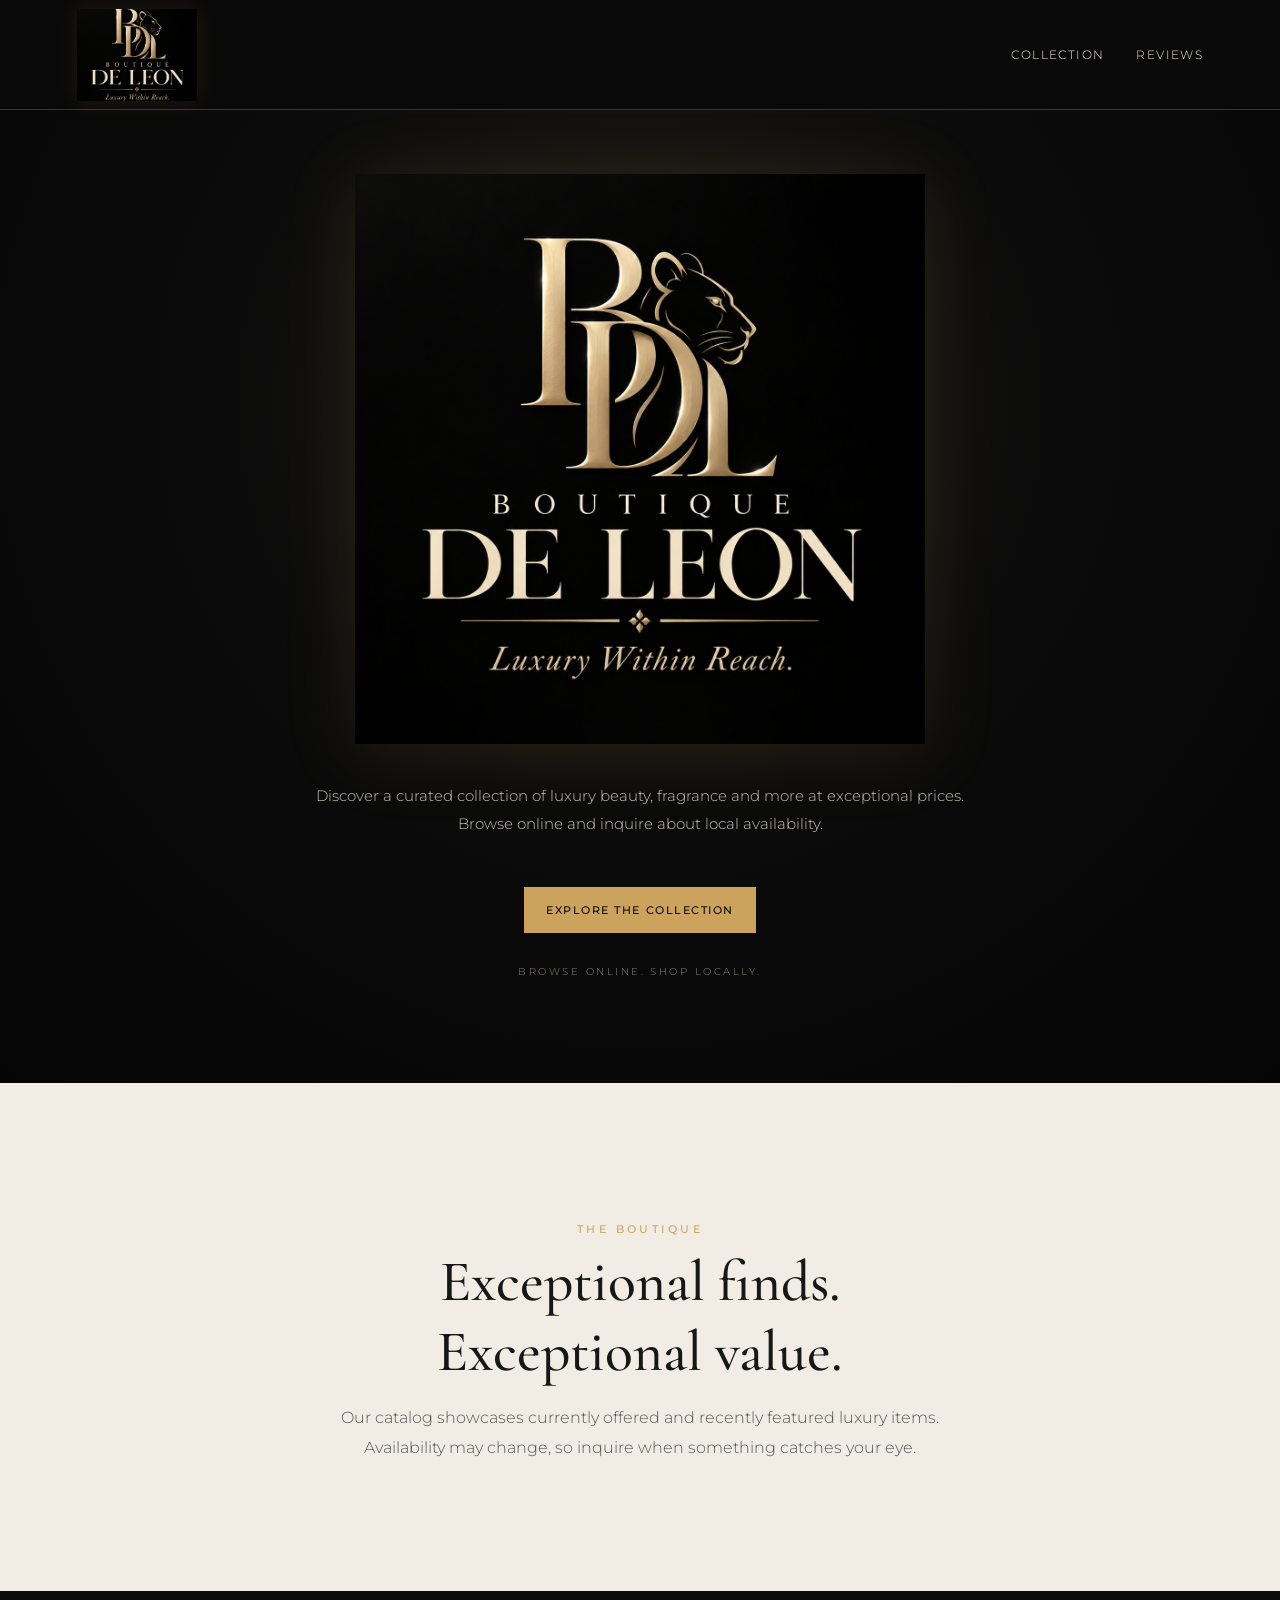
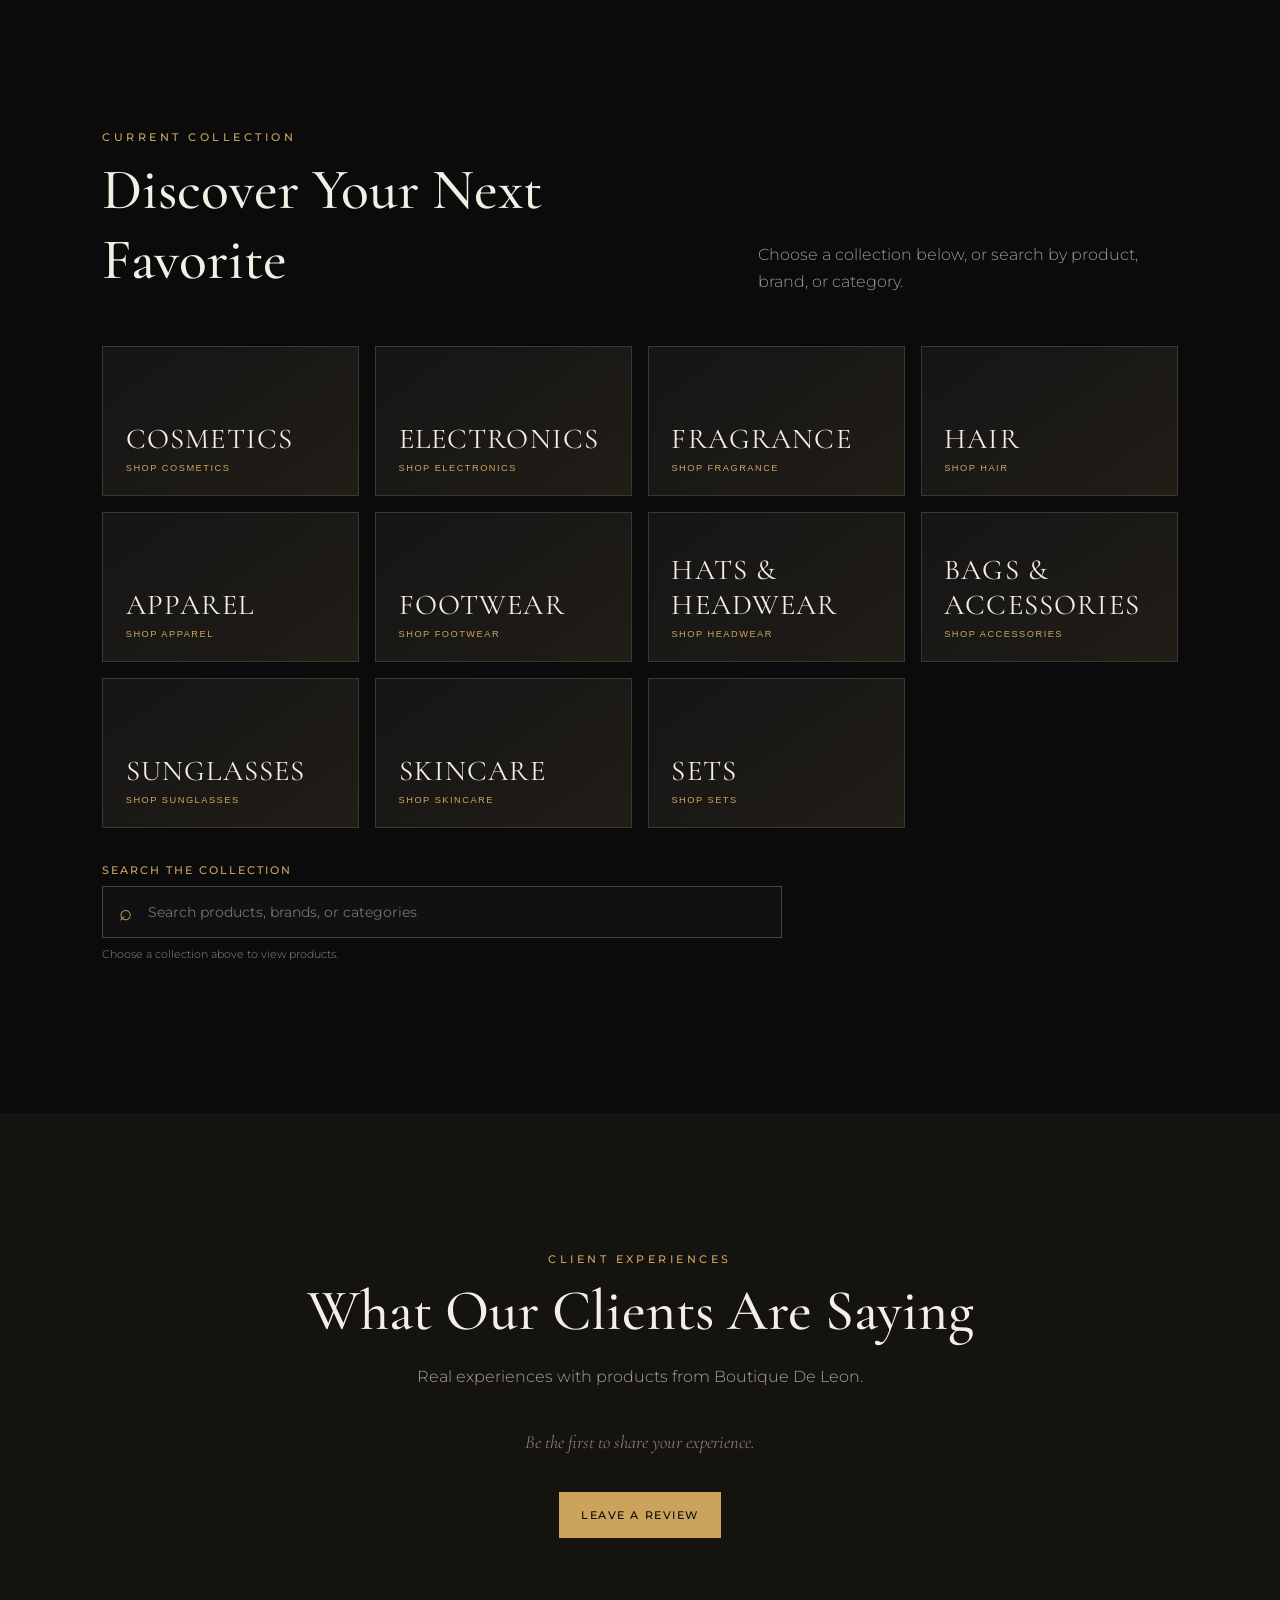
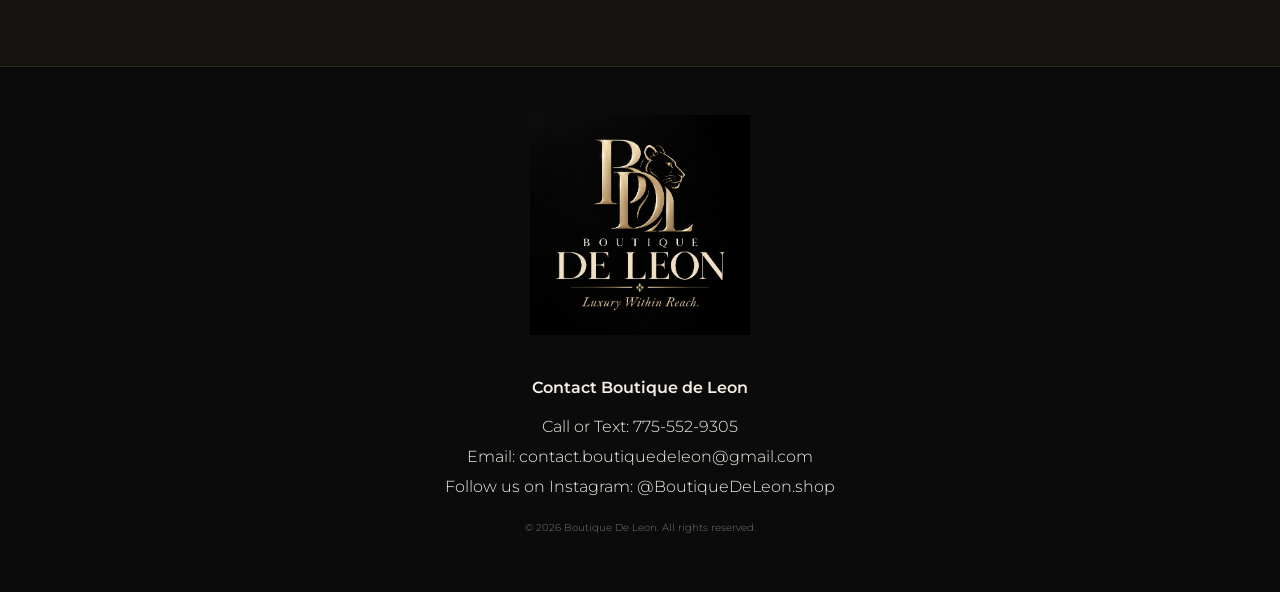
==== commit f66d4bf6: "Temporarily hide Nubz personal collection vault from storefront" ====
--- a/index.html
+++ b/index.html
@@ -1,11 +1,11 @@
 <!DOCTYPE html>
 <html lang="en">
 <head><meta charset="UTF-8"><meta http-equiv="Cache-Control" content="no-cache, no-store, must-revalidate"><meta http-equiv="Pragma" content="no-cache"><meta http-equiv="Expires" content="0"><meta name="viewport" content="width=device-width,initial-scale=1.0"><meta name="description" content="Boutique De Leon — Luxury Within Reach. Browse our curated collection and inquire about local availability."><title>Boutique De Leon | Luxury Within Reach</title><!-- Google tag (gtag.js) --><script async src="https://www.googletagmanager.com/gtag/js?id=G-5Q4CTF9EHT"></script><script>window.dataLayer=window.dataLayer||[];function gtag(){dataLayer.push(arguments);}gtag('js',new Date());gtag('config','G-5Q4CTF9EHT');</script><link rel="preconnect" href="https://fonts.googleapis.com"><link rel="preconnect" href="https://fonts.gstatic.com" crossorigin><link href="https://fonts.googleapis.com/css2?family=Cormorant+Garamond:ital,wght@0,400;0,500;0,600;1,500&family=Montserrat:wght@300;400;500;600&display=swap" rel="stylesheet"><link rel="stylesheet" href="styles.css?v=20260918-2"><link rel="stylesheet" href="category-tiles.css?v=20260918-1"></head>
-<body><header class="site-header"><a class="wordmark logo-link" href="#home" aria-label="Boutique De Leon home"><img class="header-logo" src="BDL%20Logo.png" alt="Boutique De Leon — Luxury Within Reach"></a><button class="menu-button" aria-label="Open menu" aria-expanded="false">☰</button><nav class="nav"><a href="#collection">Collection</a><a href="#nubz-vault">Nubz Vault</a><button class="nav-review" id="openReview" type="button">Reviews</button></nav></header>
+<body><header class="site-header"><a class="wordmark logo-link" href="#home" aria-label="Boutique De Leon home"><img class="header-logo" src="BDL%20Logo.png" alt="Boutique De Leon — Luxury Within Reach"></a><button class="menu-button" aria-label="Open menu" aria-expanded="false">☰</button><nav class="nav"><a href="#collection">Collection</a><button class="nav-review" id="openReview" type="button">Reviews</button></nav></header>
 <main><section class="hero" id="home"><img class="hero-logo" src="BDL%20Logo.png" alt="Boutique De Leon — Luxury Within Reach"><p class="hero-copy">Discover a curated collection of luxury beauty, fragrance and more at exceptional prices. Browse online and inquire about local availability.</p><div class="hero-actions"><a class="button gold" href="#collection">Explore the Collection</a></div><p class="local-note">Browse online. Shop locally.</p></section>
 <section class="section intro"><p class="eyebrow">THE BOUTIQUE</p><h2>Exceptional finds.<br>Exceptional value.</h2><p>Our catalog showcases currently offered and recently featured luxury items. Availability may change, so inquire when something catches your eye.</p></section>
 <section class="section collection" id="collection"><div class="section-heading"><div><p class="eyebrow">CURRENT COLLECTION</p><h2>Discover Your Next Favorite</h2></div><p>Choose a collection below, or search by product, brand, or category.</p></div><div class="category-tiles" aria-label="Shop by category"><button class="category-tile filter" data-filter="cosmetics"><span>Cosmetics</span><small>Shop Cosmetics</small></button><button class="category-tile filter" data-filter="electronics"><span>Electronics</span><small>Shop Electronics</small></button><button class="category-tile filter" data-filter="fragrance"><span>Fragrance</span><small>Shop Fragrance</small></button><button class="category-tile filter" data-filter="hair"><span>Hair</span><small>Shop Hair</small></button><button class="category-tile filter" data-filter="apparel"><span>Apparel</span><small>Shop Apparel</small></button><button class="category-tile filter" data-filter="footwear"><span>Footwear</span><small>Shop Footwear</small></button><button class="category-tile filter" data-filter="headwear"><span>Hats &amp; Headwear</span><small>Shop Headwear</small></button><button class="category-tile filter" data-filter="bags-accessories"><span>Bags &amp; Accessories</span><small>Shop Accessories</small></button><button class="category-tile filter" data-filter="sunglasses"><span>Sunglasses</span><small>Shop Sunglasses</small></button><button class="category-tile filter" data-filter="skincare"><span>Skincare</span><small>Shop Skincare</small></button><button class="category-tile filter" data-filter="gifts"><span>Sets</span><small>Shop Sets</small></button></div><div class="product-search"><label for="productSearch">Search the collection</label><div class="search-field"><span aria-hidden="true">⌕</span><input id="productSearch" type="search" placeholder="Search products, brands, or categories" autocomplete="off"><button id="clearSearch" type="button" aria-label="Clear product search" hidden>×</button></div><p id="searchResults" class="search-results" aria-live="polite"></p></div><div class="product-grid" id="productGrid"></div><p class="no-results" id="noResults" hidden>No products match your search. Try a different word or category.</p></section>
-<section class="section nubz-vault" id="nubz-vault" aria-labelledby="vault-title"><div class="vault-frame"><p class="vault-overline">✦ BOUTIQUE DE LEON · PRIVATE COLLECTION ✦</p><div class="vault-crest" aria-hidden="true">N</div><h2 id="vault-title" class="vault-title"><span>NUBZ</span><span>PERSONAL COLLECTION</span><strong>VAULT</strong></h2><div class="vault-rule" aria-hidden="true">✦</div><p class="vault-description">An exclusive showcase of personally curated collectibles, rare finds, and standout memorabilia. Select pieces may be available for the right offer.</p><article class="vault-feature" aria-labelledby="chase-bundle-title"><p class="vault-feature-label">VAULT EXCLUSIVE · COLLECTION NO. 001</p><div class="vault-feature-layout"><div class="vault-feature-art"><div class="vault-feature-monogram">JC<span>1</span></div><p>JA’MARR CHASE<br>BENGALS × LSU</p><small>COLLECTION PHOTO COMING SOON</small></div><div class="vault-feature-info"><h3 id="chase-bundle-title">Ja’Marr Chase Signature Bundle</h3><p class="vault-feature-subtitle">Bengals × LSU · Four-Piece Collector's Set</p><ul><li><strong>Centerpiece: Authentic Riddell SpeedFlex Cincinnati Bengals helmet</strong> featuring a Ja’Marr Chase authenticated autograph — a premium, full-size helmet, not a replica display mini</li><li><strong>Custom purple LSU #1 Ja’Marr Chase jersey</strong> featuring his autograph and an authentication sticker — a standout companion to the authentic SpeedFlex helmet</li><li>Two Ja’Marr Chase Bengals trading cards</li></ul><p class="vault-feature-note"><strong>Collector highlight:</strong> The authentic SpeedFlex helmet and its authenticated Chase signature anchor this Bengals × LSU display. The custom LSU #1 jersey also features an authenticated autograph with a visible authentication sticker, while two Bengals trading cards complete the four-piece showcase. Authentication documentation and details available upon request.</p><strong class="vault-feature-price">$2,000 · ACCEPTING OFFERS</strong><p class="vault-feature-note">Offers below the listed price are welcome, but are unlikely to be accepted. All offers are reviewed at the owner’s discretion.</p><button class="button gold" id="chaseOfferButton" type="button">Make an Offer on This Bundle</button></div></div></article><article class="vault-feature" aria-labelledby="pokemon-upc-title"><p class="vault-feature-label">VAULT EXCLUSIVE · COLLECTION NO. 002 · PRE-RELEASE · IN HAND NOW</p><div class="vault-feature-layout"><div class="vault-feature-art vault-pokemon-art"><div class="vault-feature-monogram">30<span>TH</span></div><p>POKÉMON<br>DAY × NIGHT</p><small>DUAL ULTRA-PREMIUM COLLECTION</small></div><div class="vault-feature-info"><h3 id="pokemon-upc-title">Pokémon 30th Celebration — Day &amp; Night UPC Bundle</h3><p class="vault-feature-subtitle">PRE-RELEASE · IN HAND NOW · NO RELEASE-DAY WAIT</p><ul><li>30th Celebration Ultra-Premium Collection — Day Edition</li><li>30th Celebration Ultra-Premium Collection — Night Edition</li><li>Offered together as one collectible bundle</li></ul><p class="vault-feature-note">Both editions are already in hand — no waiting for release-day stock, preorders, or uncertain allocations. This is a rare opportunity to secure the matching Day &amp; Night pair ahead of general availability. Local pickup arranged after offer acceptance.</p><strong class="vault-feature-price">$1,200 · IN HAND NOW · ACCEPTING OFFERS</strong><button class="button gold" id="pokemonOfferButton" type="button">Make an Offer on Day &amp; Night Bundle</button></div></div></article><button class="button gold vault-offer-button" id="openVaultOffer" type="button">Make a Private Offer</button><p class="vault-offer-note">Offers are considered individually. Items are not guaranteed for sale.</p><p class="vault-footnote">THE COLLECTION · CURATED BY NUBZ</p></div></section>
+<section class="section nubz-vault" id="nubz-vault" hidden style="display:none" aria-labelledby="vault-title"><div class="vault-frame"><p class="vault-overline">✦ BOUTIQUE DE LEON · PRIVATE COLLECTION ✦</p><div class="vault-crest" aria-hidden="true">N</div><h2 id="vault-title" class="vault-title"><span>NUBZ</span><span>PERSONAL COLLECTION</span><strong>VAULT</strong></h2><div class="vault-rule" aria-hidden="true">✦</div><p class="vault-description">An exclusive showcase of personally curated collectibles, rare finds, and standout memorabilia. Select pieces may be available for the right offer.</p><article class="vault-feature" aria-labelledby="chase-bundle-title"><p class="vault-feature-label">VAULT EXCLUSIVE · COLLECTION NO. 001</p><div class="vault-feature-layout"><div class="vault-feature-art"><div class="vault-feature-monogram">JC<span>1</span></div><p>JA’MARR CHASE<br>BENGALS × LSU</p><small>COLLECTION PHOTO COMING SOON</small></div><div class="vault-feature-info"><h3 id="chase-bundle-title">Ja’Marr Chase Signature Bundle</h3><p class="vault-feature-subtitle">Bengals × LSU · Four-Piece Collector's Set</p><ul><li><strong>Centerpiece: Authentic Riddell SpeedFlex Cincinnati Bengals helmet</strong> featuring a Ja’Marr Chase authenticated autograph — a premium, full-size helmet, not a replica display mini</li><li><strong>Custom purple LSU #1 Ja’Marr Chase jersey</strong> featuring his autograph and an authentication sticker — a standout companion to the authentic SpeedFlex helmet</li><li>Two Ja’Marr Chase Bengals trading cards</li></ul><p class="vault-feature-note"><strong>Collector highlight:</strong> The authentic SpeedFlex helmet and its authenticated Chase signature anchor this Bengals × LSU display. The custom LSU #1 jersey also features an authenticated autograph with a visible authentication sticker, while two Bengals trading cards complete the four-piece showcase. Authentication documentation and details available upon request.</p><strong class="vault-feature-price">$2,000 · ACCEPTING OFFERS</strong><p class="vault-feature-note">Offers below the listed price are welcome, but are unlikely to be accepted. All offers are reviewed at the owner’s discretion.</p><button class="button gold" id="chaseOfferButton" type="button">Make an Offer on This Bundle</button></div></div></article><article class="vault-feature" aria-labelledby="pokemon-upc-title"><p class="vault-feature-label">VAULT EXCLUSIVE · COLLECTION NO. 002 · PRE-RELEASE · IN HAND NOW</p><div class="vault-feature-layout"><div class="vault-feature-art vault-pokemon-art"><div class="vault-feature-monogram">30<span>TH</span></div><p>POKÉMON<br>DAY × NIGHT</p><small>DUAL ULTRA-PREMIUM COLLECTION</small></div><div class="vault-feature-info"><h3 id="pokemon-upc-title">Pokémon 30th Celebration — Day &amp; Night UPC Bundle</h3><p class="vault-feature-subtitle">PRE-RELEASE · IN HAND NOW · NO RELEASE-DAY WAIT</p><ul><li>30th Celebration Ultra-Premium Collection — Day Edition</li><li>30th Celebration Ultra-Premium Collection — Night Edition</li><li>Offered together as one collectible bundle</li></ul><p class="vault-feature-note">Both editions are already in hand — no waiting for release-day stock, preorders, or uncertain allocations. This is a rare opportunity to secure the matching Day &amp; Night pair ahead of general availability. Local pickup arranged after offer acceptance.</p><strong class="vault-feature-price">$1,200 · IN HAND NOW · ACCEPTING OFFERS</strong><button class="button gold" id="pokemonOfferButton" type="button">Make an Offer on Day &amp; Night Bundle</button></div></div></article><button class="button gold vault-offer-button" id="openVaultOffer" type="button">Make a Private Offer</button><p class="vault-offer-note">Offers are considered individually. Items are not guaranteed for sale.</p><p class="vault-footnote">THE COLLECTION · CURATED BY NUBZ</p></div></section>
 <section class="section testimonials" id="reviews"><div class="testimonial-heading"><p class="eyebrow">CLIENT EXPERIENCES</p><h2>What Our Clients Are Saying</h2><p>Real experiences with products from Boutique De Leon.</p></div><div class="approved-reviews" id="approvedReviews" aria-live="polite"></div><p class="reviews-empty" id="reviewsEmpty">Be the first to share your experience.</p><button class="button gold" id="openReviewSection" type="button">Leave a Review</button></section></main>
 <footer><img class="footer-logo" src="BDL%20Logo.png" alt="Boutique De Leon"><div class="footer-contact" aria-label="Contact Boutique de Leon" style="text-align:center;margin:18px auto;line-height:1.9"><p style="margin:0 0 8px;font-weight:600">Contact Boutique de Leon</p><p style="margin:0">Call or Text: <a href="tel:+17755529305">775-552-9305</a></p><p style="margin:0">Email: <a href="mailto:contact.boutiquedeleon@gmail.com">contact.boutiquedeleon@gmail.com</a></p><p style="margin:0">Follow us on Instagram: <a href="https://www.instagram.com/boutiquedeleon.shop/" target="_blank" rel="noopener noreferrer">@BoutiqueDeLeon.shop</a></p></div><p class="small">© <span id="year"></span> Boutique De Leon. All rights reserved.</p></footer>
 <dialog id="inquiryDialog"><button class="close" aria-label="Close">×</button><p class="eyebrow">BOUTIQUE DE LEON</p><h2>Purchase Request</h2><form id="inquiryForm" class="form live-form" action="https://formspree.io/f/mqpakjov" method="POST"><input type="hidden" name="inquiry_type" value="Purchase Request"><input id="inquirySubject" type="hidden" name="_subject" value="Boutique De Leon — Purchase Request"><label>Item<input id="inquiryItem" name="product" type="text" readonly required></label><label>Name<input name="name" type="text" minlength="2" autocomplete="name" required></label><label>Phone Number<input name="phone" type="tel" inputmode="numeric" autocomplete="tel" pattern="[0-9]{10}" minlength="10" maxlength="10" placeholder="7755551234" title="Please enter a 10-digit phone number with numbers only." required></label><label>Email Address<input name="email" type="email" autocomplete="email" placeholder="name@example.com" required></label><label>Payment Method<select name="payment_method" required><option value="" selected disabled>Select payment method</option><option value="Cash">Cash</option><option value="Zelle">Zelle</option><option value="Venmo">Venmo</option><option value="Cash App">Cash App</option></select></label><label>Preferred Pickup Address<input name="preferred_pickup_address" type="text" autocomplete="street-address" placeholder="Street address or preferred meeting place" required></label><label>City<input name="pickup_city" type="text" value="Carson City" readonly required style="background:#e4e4e4;color:#444;cursor:not-allowed"></label><label>State<input name="pickup_state" type="text" value="NV" readonly required style="background:#e4e4e4;color:#444;cursor:not-allowed"></label><label>Preferred Contact Method<select name="preferred_contact_method" required><option value="" selected disabled>Select contact method</option><option value="Text Message">Text Message</option><option value="Phone Call">Phone Call</option><option value="Email">Email</option></select></label><button class="button gold" type="submit">Submit Purchase Request</button><p class="form-note">Submitting a request does not process payment or reserve an item. Boutique De Leon will confirm availability and pickup details.</p><p class="form-status" aria-live="polite"></p></form><div class="review-success" id="purchaseSuccess" role="status" aria-live="polite" hidden><div class="review-success-check" aria-hidden="true">✓</div><h2>Purchase Request Submitted!</h2><p>Thank you for your purchase request. Boutique de Leon will contact you through your preferred contact method to confirm availability and arrange product pickup.</p><p>No additional submission is necessary.</p><button class="button gold purchase-success-close" type="button">Close</button></div></dialog>
